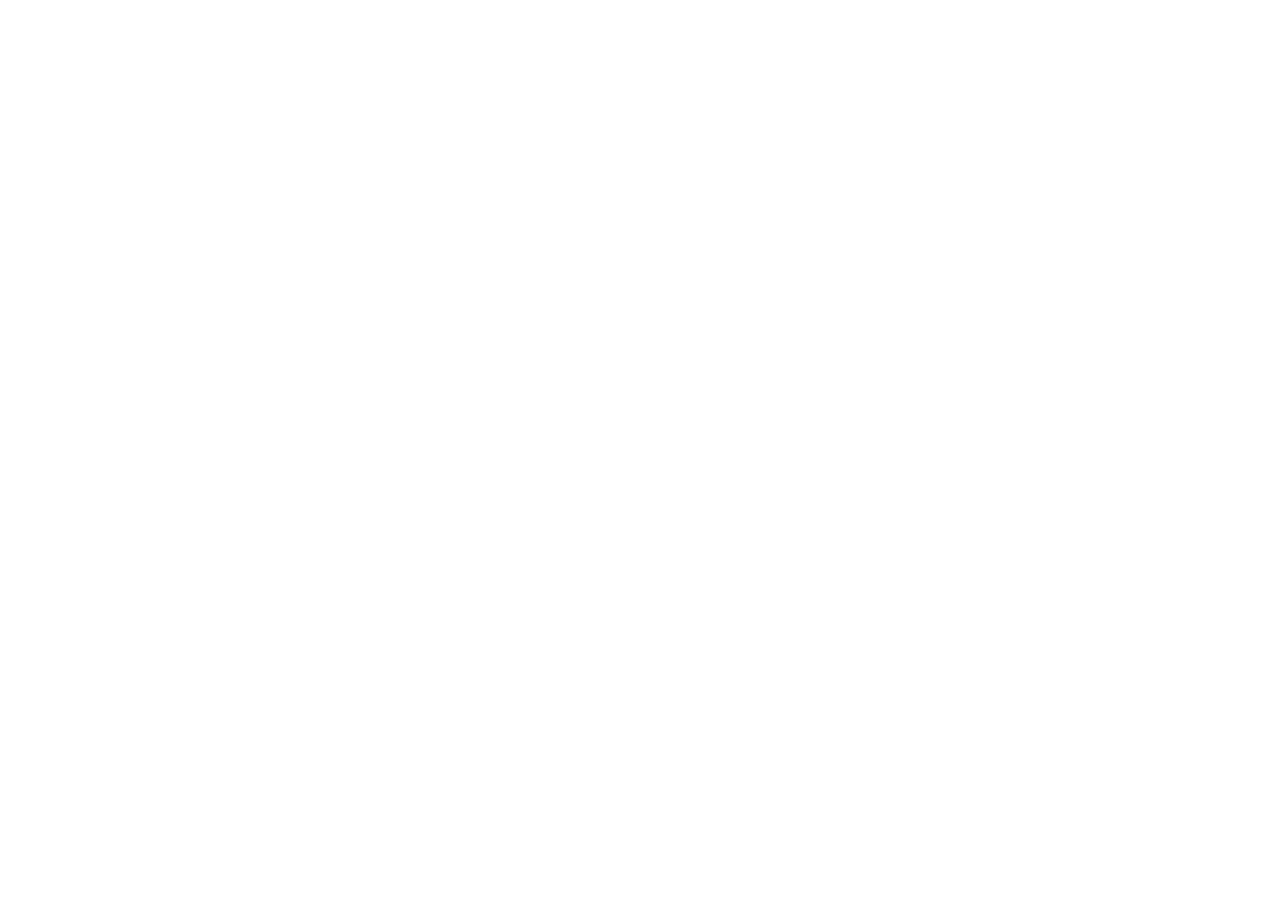
==== Paradise.dc.html @ 04e43c3a "Add Paradise.dc.html deck New immersive presentation on Jannah (Paradise), reusing the existing deck" ====
<!DOCTYPE html>
<html>
<head>
<meta charset="utf-8">
<meta name="viewport" content="width=device-width, initial-scale=1">
<script src="./support.js"></script>
</head>
<body>
<x-dc>
<helmet>
<style>
  * { box-sizing: border-box; }
  html, body { margin: 0; padding: 0; }
  :root {
    --night: #08251F;
    --night2: #031412;
    --emerald: #1F5C4C;
    --emerald2: #0E3A30;
    --leaf: #3E8E72;
    --gold: #E3B85C;
    --cream: #F4ECD8;
    --water: #7FD8C9;
    --serif: 'Cambria', 'Bookman Old Style', Georgia, 'Times New Roman', serif;
    --sans: 'Calibri', 'Segoe UI', system-ui, -apple-system, sans-serif;
  }
  @keyframes shimmer { 0%,100%{opacity:.25} 50%{opacity:.85} }
  @keyframes drift { 0%{transform:translateY(0) translateX(0)} 50%{transform:translateY(-22px) translateX(10px)} 100%{transform:translateY(0) translateX(0)} }
  @keyframes flow { 0%{background-position:0 0} 100%{background-position:400px 0} }
  .rays { position:absolute; inset:0; overflow:hidden; pointer-events:none; }
  .rays::before {
    content:""; position:absolute; top:-20%; left:50%; width:1400px; height:1400px; transform:translateX(-50%);
    background:radial-gradient(circle at 50% 0%, rgba(227,184,92,.35), rgba(227,184,92,0) 60%);
    animation:shimmer 5s ease-in-out infinite;
  }
  .motes { position:absolute; inset:0; overflow:hidden; pointer-events:none; }
  .motes::before {
    content:""; position:absolute; width:6px; height:6px; border-radius:50%; background:var(--gold); opacity:.7;
    box-shadow:160px 120px var(--gold),420px 260px var(--gold),700px 90px var(--gold),940px 320px var(--gold),1180px 160px var(--gold),1420px 280px var(--gold),1640px 110px var(--gold),260px 460px var(--gold),560px 540px var(--gold),900px 480px var(--gold),1300px 540px var(--gold),1700px 470px var(--gold);
    animation:drift 7s ease-in-out infinite;
  }
  .river { position:absolute; left:0; right:0; height:140px; background:linear-gradient(90deg, rgba(127,216,201,.18), rgba(127,216,201,.45), rgba(127,216,201,.18)); background-size:400px 100%; animation:flow 6s linear infinite; }
  .pd-build { opacity:0; transform:translateY(16px); transition:opacity .4s ease, transform .4s ease; }
  .pd-build.pd-build-shown { opacity:1; transform:translateY(0); }
  @media print { .pd-build { opacity:1 !important; transform:none !important; } }
  .pd-card { background:rgba(244,236,216,.96); border-radius:14px; padding:26px 32px; box-shadow:0 12px 30px rgba(3,20,18,.25); }
  .pd-card-title { font-family:var(--serif); font-size:30px; color:var(--emerald2); margin-bottom:4px; }
  .pd-card-body { font-size:27px; line-height:1.4; color:#4a4438; }
  .pd-card-line { font-family:var(--serif); font-size:29px; line-height:1.4; color:var(--emerald2); }
</style>
</helmet>
<x-import component-from-global-scope="deck-stage" from="./deck-stage.js" width="1920" height="1080" hint-size="100%,100%">

<section data-label="01 Title" data-screen-label="01 Title" data-speaker-notes="Welcome slide. The theme is Paradise — Jannah — the eternal garden promised to the believers. Set an immersive, reverent tone before moving into description."
  style="width:100%;height:100%;background:radial-gradient(circle at 50% -10%, var(--emerald) 0%, var(--night) 55%, var(--night2) 100%);font-family:var(--sans);color:var(--cream);display:flex;flex-direction:column;align-items:center;justify-content:center;overflow:hidden;position:relative;">
  <div class="rays"></div>
  <div class="motes"></div>
  <div style="position:relative;z-index:2;font-family:var(--sans);font-size:24px;letter-spacing:4px;text-transform:uppercase;color:var(--gold);margin-bottom:24px;">Islamic Studies · The Hereafter</div>
  <div style="position:relative;z-index:2;font-family:var(--serif);font-size:104px;line-height:1;color:#fff;font-weight:700;letter-spacing:-1px;text-align:center;">Paradise</div>
  <div style="position:relative;z-index:2;font-family:var(--serif);font-size:44px;line-height:1.15;color:var(--water);font-style:italic;margin-top:14px;text-align:center;">Jannah — The Eternal Garden</div>
  <div style="position:relative;z-index:2;width:120px;height:3px;background:var(--gold);margin:36px 0 0;"></div>
</section>

<section data-label="02 What Is Jannah" data-screen-label="02 What Is Jannah" data-speaker-notes="Define Jannah linguistically and theologically. Root j-n-n means to conceal or cover — a garden so dense with trees it conceals the ground. Theologically, it is the eternal abode of reward prepared by Allah for the believers."
  style="width:100%;height:100%;background:var(--cream);font-family:var(--sans);color:var(--emerald2);display:flex;overflow:hidden;position:relative;">
  <div style="flex:1;padding:96px 130px 80px;display:flex;flex-direction:column;justify-content:center;align-items:center;">
    <div style="font-family:var(--sans);font-size:24px;letter-spacing:4px;text-transform:uppercase;color:var(--leaf);margin-bottom:18px;">The Meaning</div>
    <h1 style="font-family:var(--serif);font-size:64px;font-weight:700;margin:0 0 34px;color:var(--emerald2);">What Is Jannah?</h1>
    <div style="display:flex;flex-direction:column;gap:20px;width:100%;max-width:1000px;">
      <div class="pd-build pd-card">
        <div class="pd-card-title">Root: <span dir="rtl">ج ن ن</span></div>
        <div class="pd-card-body">To conceal or cover — a garden so dense with trees its ground is hidden from view.</div>
      </div>
      <div class="pd-build pd-card">
        <div class="pd-card-title">Jannah (<span dir="rtl">الجنة</span>)</div>
        <div class="pd-card-body">The eternal garden of reward, prepared by Allah for those who believed and did good.</div>
      </div>
      <div class="pd-build pd-card">
        <div class="pd-card-title">A Promise, Not a Metaphor</div>
        <div class="pd-card-body">Described throughout the Qur'an as a real, eternal place — not merely a symbol of happiness.</div>
      </div>
    </div>
  </div>
</section>

<section data-label="03 Vastness" data-screen-label="03 Vastness" data-speaker-notes="Describe the sheer scale of Paradise. The Quran says its width is as the heavens and the earth. It sits above the seven heavens, beneath the Throne of Allah."
  style="width:100%;height:100%;background:var(--cream);font-family:var(--sans);color:var(--emerald2);display:flex;flex-direction:column;align-items:center;justify-content:center;padding:80px 130px;overflow:hidden;position:relative;">
  <div style="font-family:var(--sans);font-size:24px;letter-spacing:4px;text-transform:uppercase;color:var(--leaf);margin-bottom:30px;">A Garden Beyond Measure</div>
  <p style="font-family:var(--serif);font-size:48px;font-style:italic;line-height:1.45;text-align:center;color:var(--emerald2);margin:0 0 28px;max-width:1300px;">"Its width is like the width of the heavens and the earth, prepared for those who believe in Allah and His messengers."</p>
  <div style="font-size:26px;color:#6b6354;letter-spacing:1px;">Surah Al-Hadid · 57:21</div>
</section>

<section data-label="04 Eight Gates" data-screen-label="04 Eight Gates" data-speaker-notes="Mention the eight gates of Paradise, each named for a category of righteous deed — prayer, charity, fasting, jihad — and that whoever excels in all of them may be called from every gate."
  style="width:100%;height:100%;background:var(--cream);font-family:var(--sans);color:var(--emerald2);display:flex;overflow:hidden;position:relative;">
  <div style="flex:1;padding:90px 130px 80px;display:flex;flex-direction:column;justify-content:center;align-items:center;">
    <div style="font-family:var(--sans);font-size:24px;letter-spacing:4px;text-transform:uppercase;color:var(--leaf);margin-bottom:14px;">The Gates</div>
    <h1 style="font-family:var(--serif);font-size:58px;font-weight:700;margin:0 0 28px;color:var(--emerald2);">Eight Gates of Paradise</h1>
    <div style="display:flex;flex-direction:column;gap:16px;width:100%;max-width:1000px;">
      <div class="pd-build pd-card"><div class="pd-card-line">Each gate is named for a category of righteous deed — prayer, charity, fasting, jihad, and more.</div></div>
      <div class="pd-build pd-card"><div class="pd-card-line">Whoever excels in all of them may be called to enter from any gate they choose.</div></div>
      <div class="pd-build pd-card"><div class="pd-card-line">One gate, Ar-Rayyan, is reserved only for those who fasted.</div></div>
    </div>
  </div>
</section>

<section data-label="05 Al-Firdaus" data-screen-label="05 Al-Firdaus" data-speaker-notes="The highest level of Paradise is Al-Firdaus, directly beneath the Throne of Allah. The Prophet taught that when asking Allah for Paradise, ask for the highest, Al-Firdaus al-A'la."
  style="width:100%;height:100%;background:radial-gradient(circle at 50% -10%, var(--emerald) 0%, var(--night) 55%, var(--night2) 100%);font-family:var(--sans);color:var(--cream);display:flex;flex-direction:column;align-items:center;justify-content:center;padding:80px 130px;overflow:hidden;position:relative;">
  <div class="rays"></div>
  <div class="motes"></div>
  <div style="position:relative;z-index:2;font-family:var(--sans);font-size:24px;letter-spacing:4px;text-transform:uppercase;color:var(--gold);margin-bottom:30px;">The Highest Level</div>
  <h1 style="position:relative;z-index:2;font-family:var(--serif);font-size:66px;font-weight:700;margin:0 0 30px;color:#fff;text-align:center;">Al-Firdaus al-A'la</h1>
  <p style="position:relative;z-index:2;font-family:var(--serif);font-size:38px;font-style:italic;line-height:1.5;text-align:center;color:var(--water);margin:0 0 18px;max-width:1200px;">"When you ask Allah for Paradise, ask Him for Al-Firdaus, for it is the highest part of Paradise, in the middle of Paradise, and from it spring the rivers of Paradise."</p>
  <div style="position:relative;z-index:2;font-size:24px;color:#cfd9c7;letter-spacing:1px;">Sahih al-Bukhari</div>
</section>

<section data-label="06 The Rivers" data-screen-label="06 The Rivers" data-speaker-notes="Describe the four rivers of Paradise from Surah Muhammad 47:15 — water unaltered, milk unchanging in taste, wine delicious to drink, and purified honey."
  style="width:100%;height:100%;background:var(--cream);font-family:var(--sans);color:var(--emerald2);display:flex;overflow:hidden;position:relative;">
  <div style="flex:1;padding:90px 130px 70px;display:flex;flex-direction:column;justify-content:center;align-items:center;">
    <div style="font-family:var(--sans);font-size:24px;letter-spacing:4px;text-transform:uppercase;color:var(--leaf);margin-bottom:14px;">What Flows Within It</div>
    <h1 style="font-family:var(--serif);font-size:58px;font-weight:700;margin:0 0 28px;color:var(--emerald2);">The Rivers of Paradise</h1>
    <div style="display:flex;flex-direction:column;gap:16px;width:100%;max-width:1000px;">
      <div class="pd-build pd-card"><div class="pd-card-line">Rivers of water that never spoils.</div></div>
      <div class="pd-build pd-card"><div class="pd-card-line">Rivers of milk, its taste unchanging.</div></div>
      <div class="pd-build pd-card"><div class="pd-card-line">Rivers of wine, delicious to those who drink.</div></div>
      <div class="pd-build pd-card"><div class="pd-card-line">Rivers of purified honey.</div></div>
    </div>
  </div>
  <div class="river" style="bottom:0;"></div>
</section>

<section data-label="07 No Fatigue No Sorrow" data-screen-label="07 No Fatigue" data-speaker-notes="Describe the freedom from hardship in Paradise — no fatigue, no sorrow, no death, eternal youth and rest. Drawing from several Quranic verses describing the people of Paradise."
  style="width:100%;height:100%;background:var(--cream);font-family:var(--sans);color:var(--emerald2);display:flex;flex-direction:column;align-items:center;justify-content:center;padding:80px 130px;overflow:hidden;position:relative;">
  <div style="font-family:var(--sans);font-size:24px;letter-spacing:4px;text-transform:uppercase;color:var(--leaf);margin-bottom:26px;">Freed From Every Hardship</div>
  <div style="display:flex;flex-direction:column;gap:16px;width:100%;max-width:1000px;">
    <div class="pd-build pd-card" style="text-align:center;"><div class="pd-card-line">No fatigue will touch them there, nor will they be removed from it.</div></div>
    <div class="pd-build pd-card" style="text-align:center;"><div class="pd-card-line">No fear, no grief — only peace.</div></div>
    <div class="pd-build pd-card" style="text-align:center;"><div class="pd-card-line">No sickness, no old age, no death — life everlasting.</div></div>
  </div>
</section>

<section data-label="08 No Eye Has Seen" data-screen-label="08 No Eye Has Seen" data-speaker-notes="The famous hadith describing Paradise as beyond imagination — what no eye has seen, no ear has heard, no heart has conceived."
  style="width:100%;height:100%;background:radial-gradient(circle at 50% -10%, var(--emerald) 0%, var(--night) 55%, var(--night2) 100%);font-family:var(--sans);color:var(--cream);display:flex;flex-direction:column;align-items:center;justify-content:center;padding:80px 130px;overflow:hidden;position:relative;">
  <div class="rays"></div>
  <div class="motes"></div>
  <div style="position:relative;z-index:2;font-family:var(--sans);font-size:24px;letter-spacing:4px;text-transform:uppercase;color:var(--gold);margin-bottom:30px;">Beyond Imagination</div>
  <p style="position:relative;z-index:2;font-family:var(--serif);font-size:46px;font-style:italic;line-height:1.5;text-align:center;color:#fff;margin:0 0 24px;max-width:1300px;">"Allah says: I have prepared for My righteous servants that which no eye has seen, no ear has heard, and no heart has imagined."</p>
  <div style="position:relative;z-index:2;font-size:24px;color:#cfd9c7;letter-spacing:1px;">Sahih al-Bukhari, Sahih Muslim</div>
</section>

<section data-label="09 The People of Paradise" data-screen-label="09 The People" data-speaker-notes="Describe who enters Paradise: those who believed, feared their Lord, and did good. Connect back to the lived reality of faith and deeds, not mere wishful belief."
  style="width:100%;height:100%;background:var(--cream);font-family:var(--sans);color:var(--emerald2);display:flex;overflow:hidden;position:relative;">
  <div style="flex:1;padding:90px 130px 80px;display:flex;flex-direction:column;justify-content:center;align-items:center;">
    <div style="font-family:var(--sans);font-size:24px;letter-spacing:4px;text-transform:uppercase;color:var(--leaf);margin-bottom:14px;">Who Enters</div>
    <h1 style="font-family:var(--serif);font-size:58px;font-weight:700;margin:0 0 28px;color:var(--emerald2);">The People of Paradise</h1>
    <div style="display:flex;flex-direction:column;gap:16px;width:100%;max-width:1000px;">
      <div class="pd-build pd-card"><div class="pd-card-line">Those who believed in Allah and His messengers.</div></div>
      <div class="pd-build pd-card"><div class="pd-card-line">Those who feared their Lord, unseen, and turned to Him in repentance.</div></div>
      <div class="pd-build pd-card"><div class="pd-card-line">Those who did good and remained patient through hardship.</div></div>
    </div>
  </div>
</section>

<section data-label="10 The Greatest Reward" data-screen-label="10 The Greatest" data-speaker-notes="The greatest reward of Paradise, beyond the gardens and rivers, is seeing the Face of Allah. This is the ultimate, unmatched joy of the believers."
  style="width:100%;height:100%;background:radial-gradient(circle at 50% -10%, var(--emerald) 0%, var(--night) 55%, var(--night2) 100%);font-family:var(--sans);color:var(--cream);display:flex;flex-direction:column;align-items:center;justify-content:center;padding:80px 130px;overflow:hidden;position:relative;">
  <div class="rays"></div>
  <div class="motes"></div>
  <div style="position:relative;z-index:2;font-family:var(--sans);font-size:24px;letter-spacing:4px;text-transform:uppercase;color:var(--gold);margin-bottom:30px;">Beyond the Gardens</div>
  <h1 style="position:relative;z-index:2;font-family:var(--serif);font-size:58px;font-weight:700;margin:0 0 30px;color:#fff;text-align:center;">The Greatest Reward</h1>
  <p style="position:relative;z-index:2;font-family:var(--serif);font-size:42px;font-style:italic;line-height:1.5;text-align:center;color:var(--water);margin:0;max-width:1200px;">For those who do good is the best reward — and even more. Beyond every garden and river, the believers' greatest joy is seeing the Face of their Lord.</p>
</section>

<section data-label="11 Taking the Path" data-screen-label="11 Taking the Path" data-speaker-notes="Close with application: belief, sincere worship, good character, patience, and du'a. Paradise is attained through both faith and action, echoing the same balance taught about tawakkul."
  style="width:100%;height:100%;background:var(--cream);font-family:var(--sans);color:var(--emerald2);display:flex;flex-direction:column;padding:84px 130px 70px;overflow:hidden;position:relative;">
  <div style="font-family:var(--sans);font-size:24px;letter-spacing:4px;text-transform:uppercase;color:var(--leaf);margin-bottom:14px;">Putting It Into Practice</div>
  <h1 style="font-family:var(--serif);font-size:56px;font-weight:700;margin:0 0 30px;color:var(--emerald2);">Taking the Path to Paradise</h1>
  <div style="display:flex;flex-direction:column;gap:16px;max-width:900px;margin:0 auto;width:100%;">
    <div class="pd-build pd-card"><div class="pd-card-line">Believe sincerely in Allah and the Last Day.</div></div>
    <div class="pd-build pd-card"><div class="pd-card-line">Worship Allah alone and follow the Prophet's&nbsp;ﷺ guidance.</div></div>
    <div class="pd-build pd-card"><div class="pd-card-line">Do good, be patient through hardship, and seek forgiveness often.</div></div>
    <div class="pd-build pd-card"><div class="pd-card-line">Ask Allah for Al-Firdaus, the highest garden.</div></div>
  </div>
  <div style="margin-top:30px;background:rgba(227,184,92,.18);border:1px solid rgba(227,184,92,.5);border-radius:16px;padding:28px 40px;max-width:900px;margin-left:auto;margin-right:auto;text-align:center;">
    <div style="font-family:var(--sans);font-size:22px;letter-spacing:3px;text-transform:uppercase;color:#8a6a32;margin-bottom:10px;">Key Reminder</div>
    <div style="font-family:var(--serif);font-size:32px;color:var(--emerald2);">Faith plants the seed. Good deeds make it grow.</div>
  </div>
</section>

<section data-label="12 Closing" data-screen-label="12 Closing" data-speaker-notes="Closing slide, a longing dua for Paradise."
  style="width:100%;height:100%;background:radial-gradient(circle at 50% -10%, var(--emerald) 0%, var(--night) 55%, var(--night2) 100%);font-family:var(--sans);color:var(--cream);display:flex;flex-direction:column;align-items:center;justify-content:center;overflow:hidden;position:relative;">
  <div class="rays"></div>
  <div class="motes"></div>
  <div style="position:relative;z-index:2;font-family:var(--serif);font-size:54px;font-style:italic;color:#fff;text-align:center;max-width:1300px;line-height:1.5;">"Our Lord, grant us in this world good, and in the Hereafter good, and protect us from the punishment of the Fire."</div>
  <div style="position:relative;z-index:2;font-size:24px;color:var(--gold);letter-spacing:1px;margin-top:26px;">Surah Al-Baqarah · 2:201</div>
</section>

</x-import>
</x-dc>
<script>
(() => {
  const hideRail = setInterval(() => {
    const deck = document.querySelector('deck-stage');
    if (!deck) return;
    deck.setAttribute('no-rail', '');
    clearInterval(hideRail);
  }, 100);
  const activeSlide = () => document.querySelector('section[data-deck-active]');
  const buildItems = (slide) => slide ? Array.from(slide.querySelectorAll('.pd-build')) : [];
  const showNext = (slide) => {
    const next = buildItems(slide).find((el) => !el.classList.contains('pd-build-shown'));
    if (!next) return false;
    next.classList.add('pd-build-shown');
    return true;
  };
  const hideLast = (slide) => {
    const shown = buildItems(slide).filter((el) => el.classList.contains('pd-build-shown'));
    if (!shown.length) return false;
    shown[shown.length - 1].classList.remove('pd-build-shown');
    return true;
  };
  window.addEventListener('keydown', (e) => {
    if (e.metaKey || e.ctrlKey || e.altKey) return;
    const slide = activeSlide();
    if (!slide || !buildItems(slide).length) return;
    if (e.key === 'ArrowRight' || e.key === 'PageDown' || e.key === ' ' || e.key === 'Spacebar') {
      if (showNext(slide)) { e.preventDefault(); e.stopPropagation(); }
    } else if (e.key === 'ArrowLeft' || e.key === 'PageUp') {
      if (hideLast(slide)) { e.preventDefault(); e.stopPropagation(); }
    }
  }, true);
  const INTERACTIVE_SEL = 'button,a,input,textarea,select,image-slot,[contenteditable]';
  window.addEventListener('click', (e) => {
    const slide = activeSlide();
    if (!slide || !buildItems(slide).length) return;
    if (e.composedPath().some((n) => n.matches && n.matches(INTERACTIVE_SEL))) return;
    if (!slide.contains(e.target)) return;
    const mid = window.innerWidth / 2;
    const advanced = e.clientX < mid ? hideLast(slide) : showNext(slide);
    if (advanced) { e.preventDefault(); e.stopPropagation(); }
  }, true);
  document.addEventListener('slidechange', (e) => {
    const slide = e.detail && e.detail.slide;
    if (!slide) return;
    buildItems(slide).forEach((el) => el.classList.remove('pd-build-shown'));
  });
})();
</script>
</body>
</html>
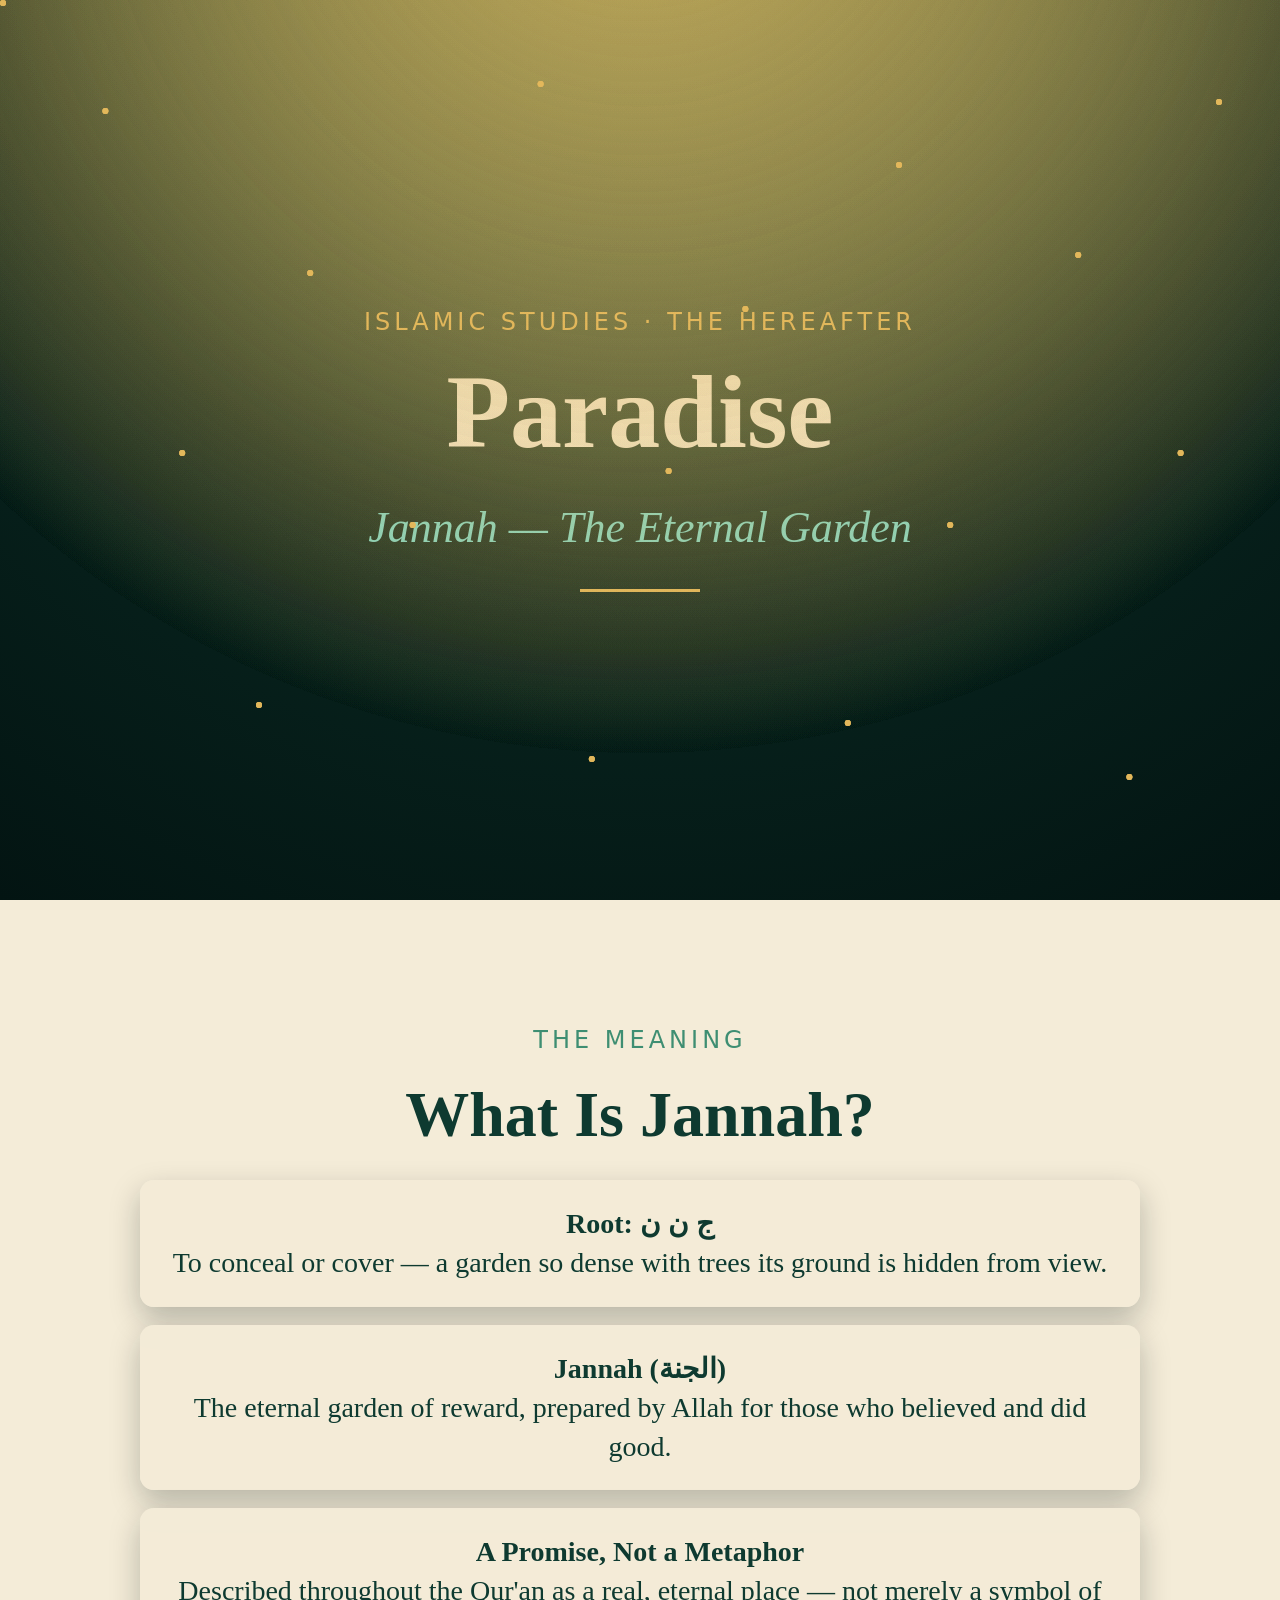
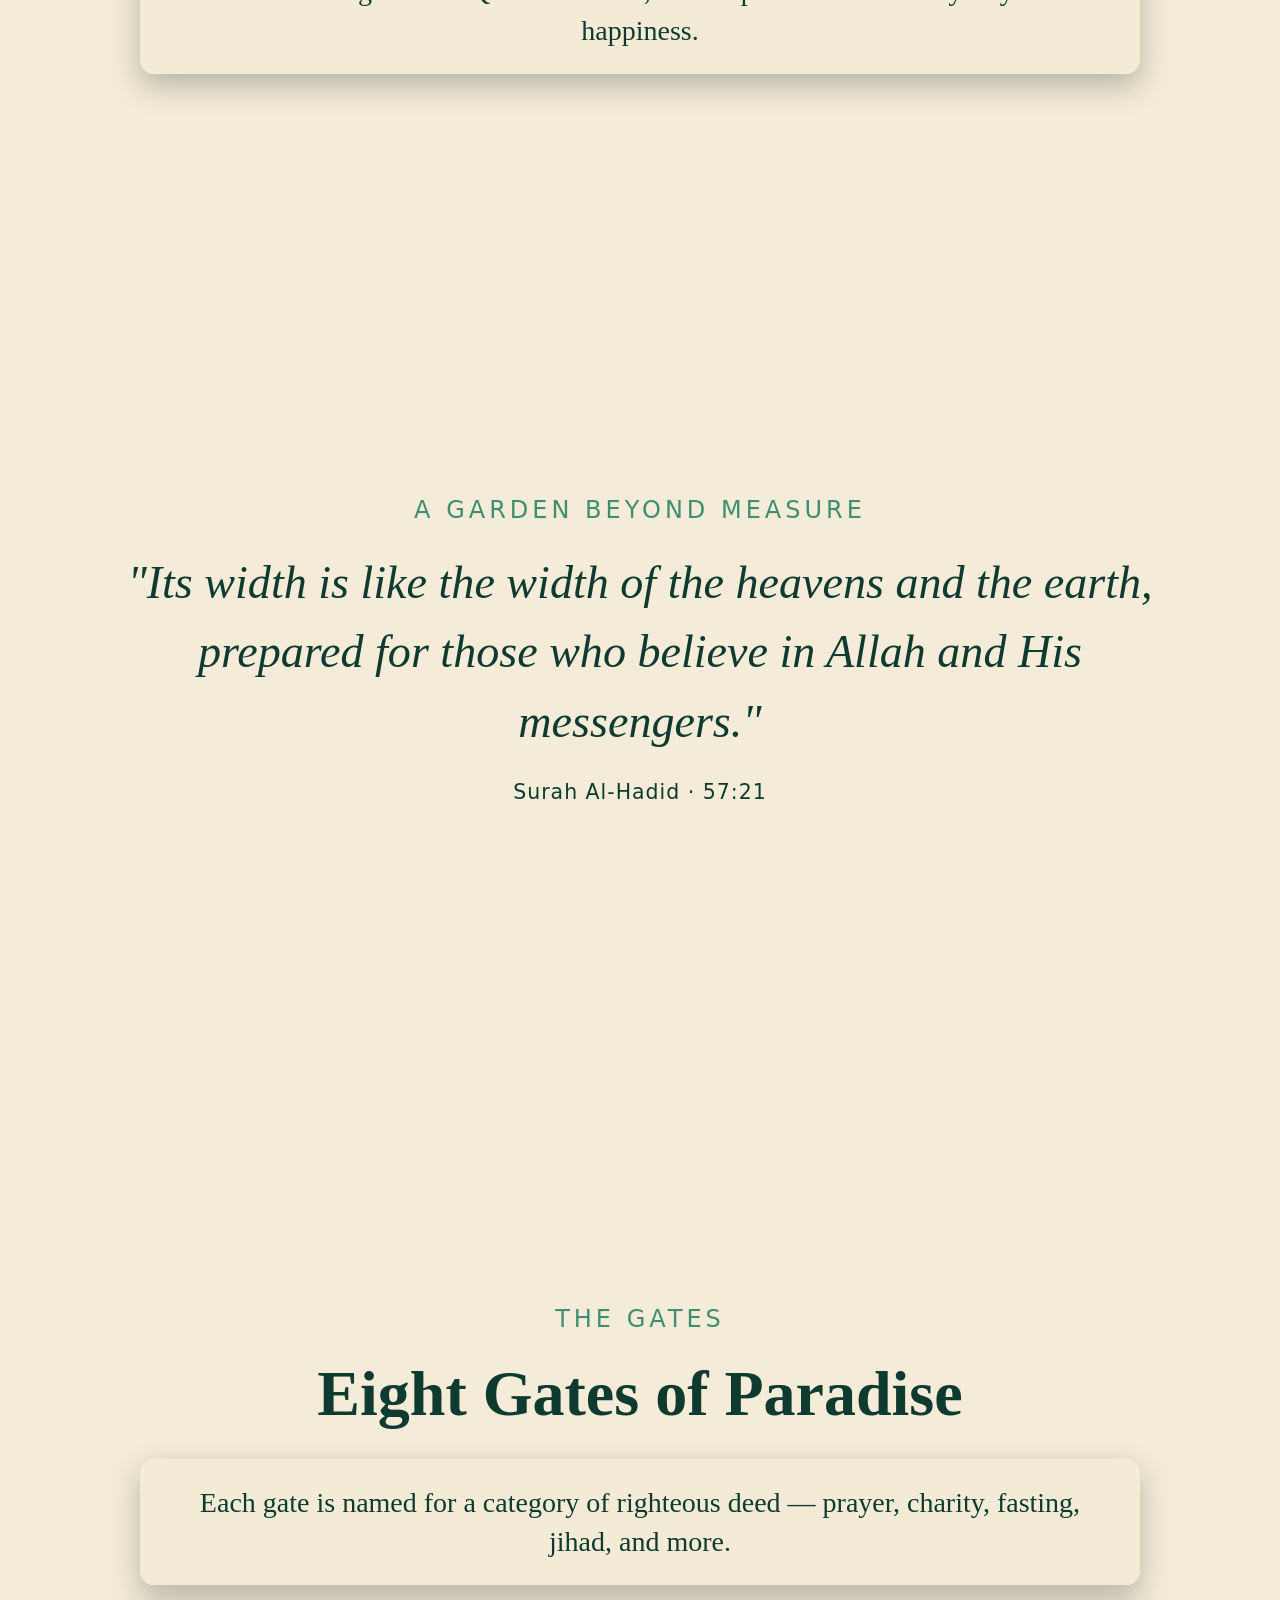
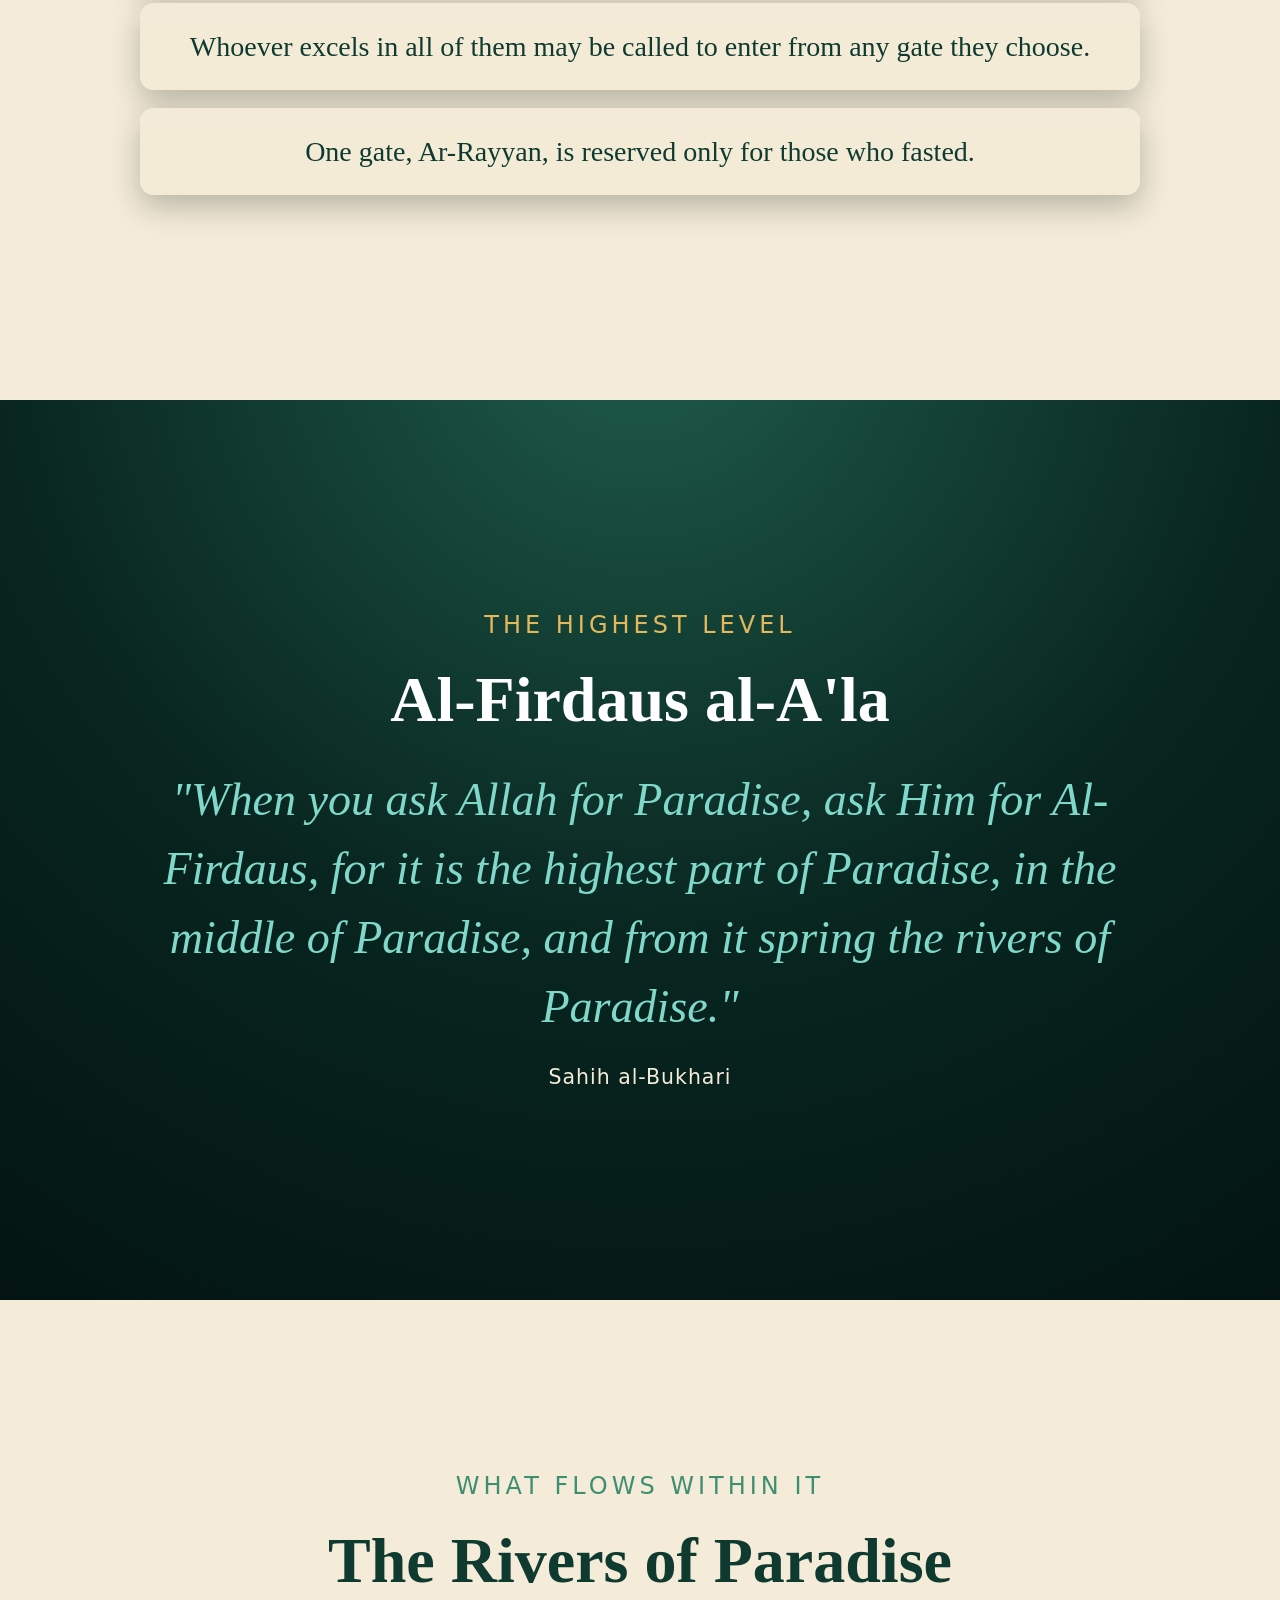
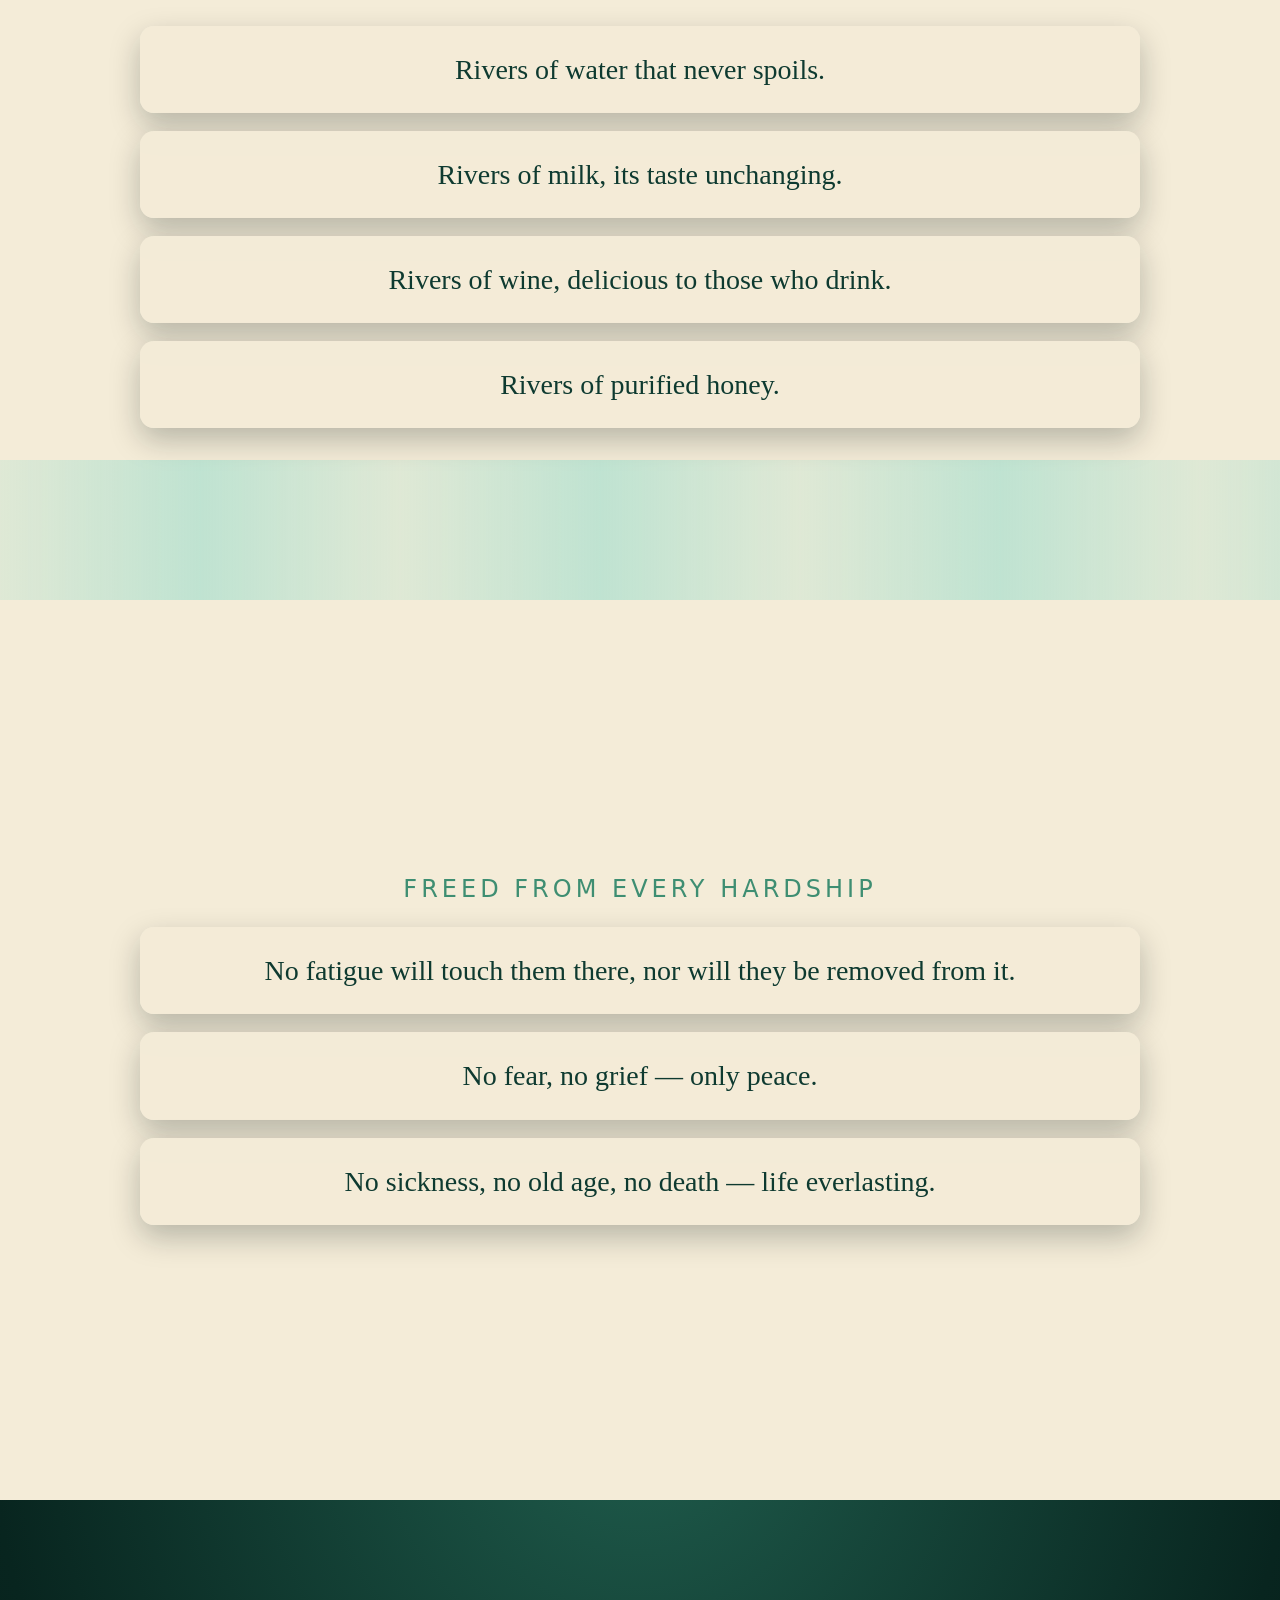
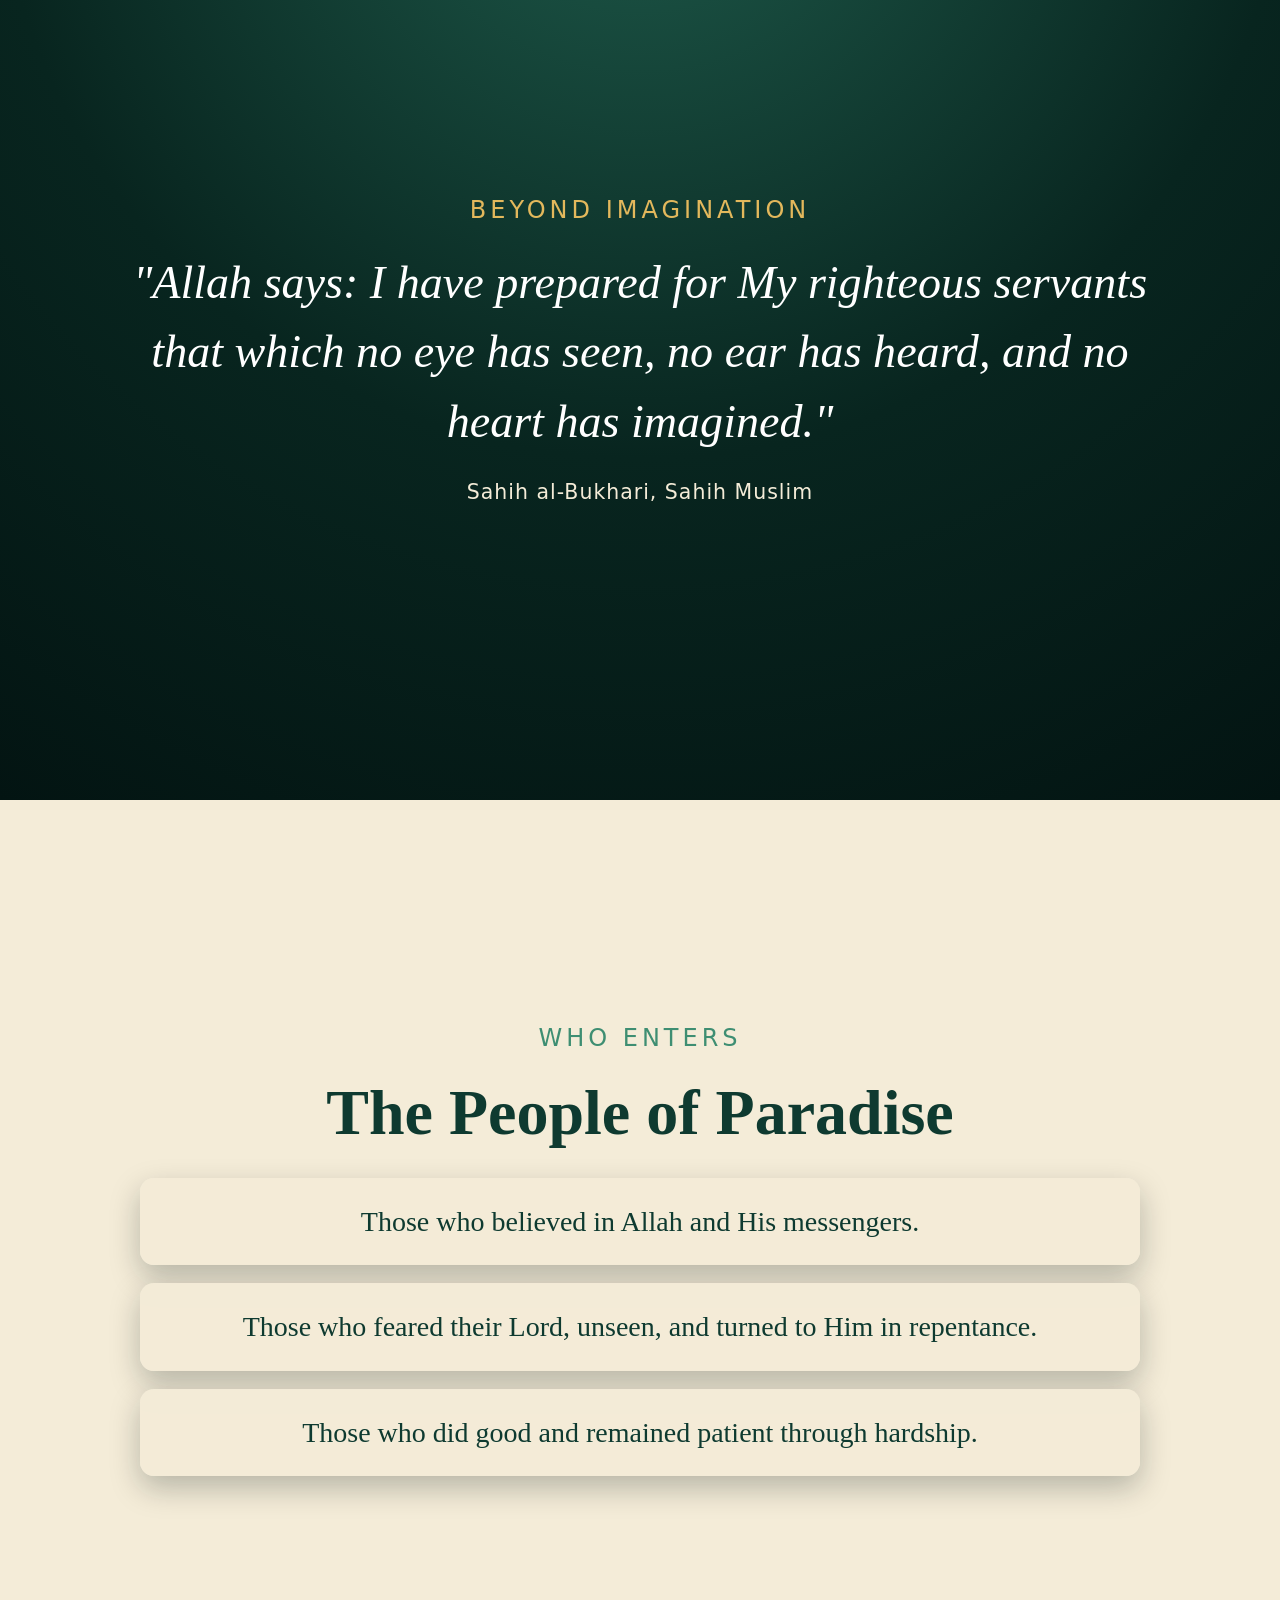
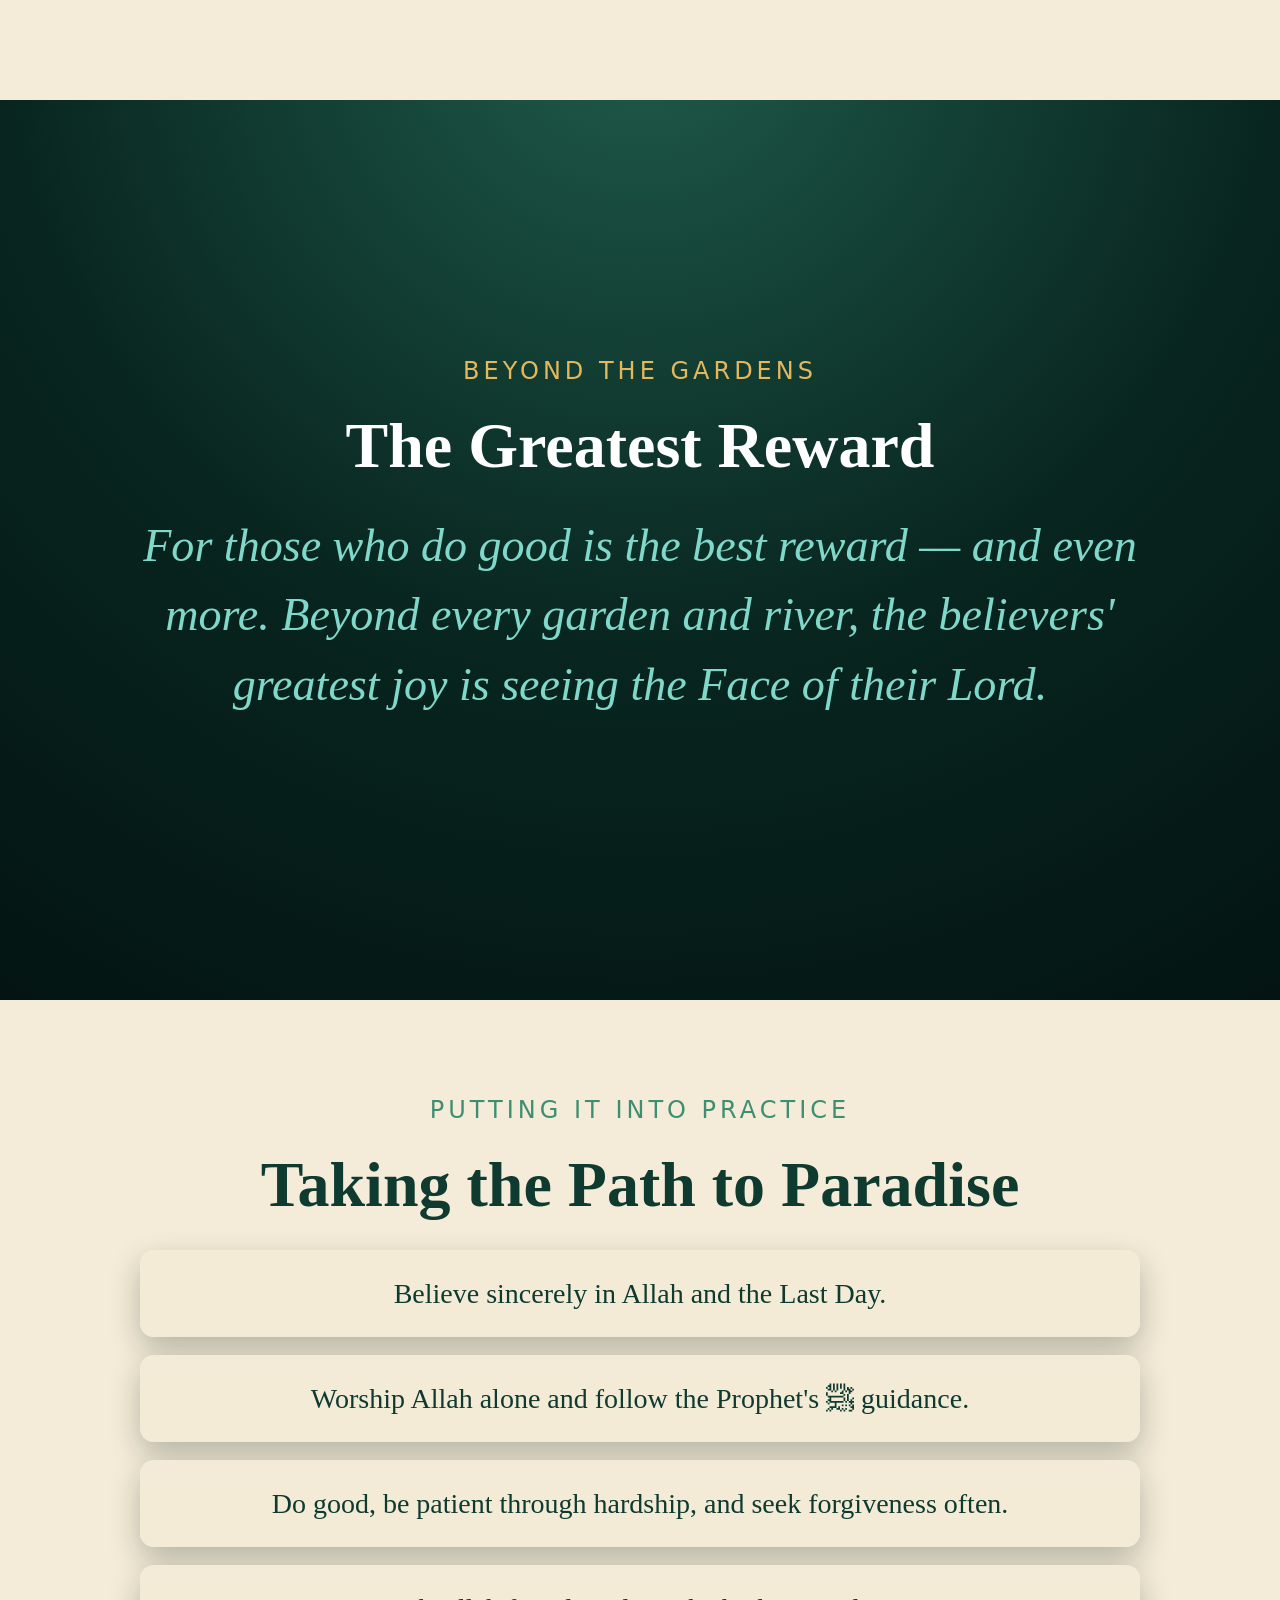
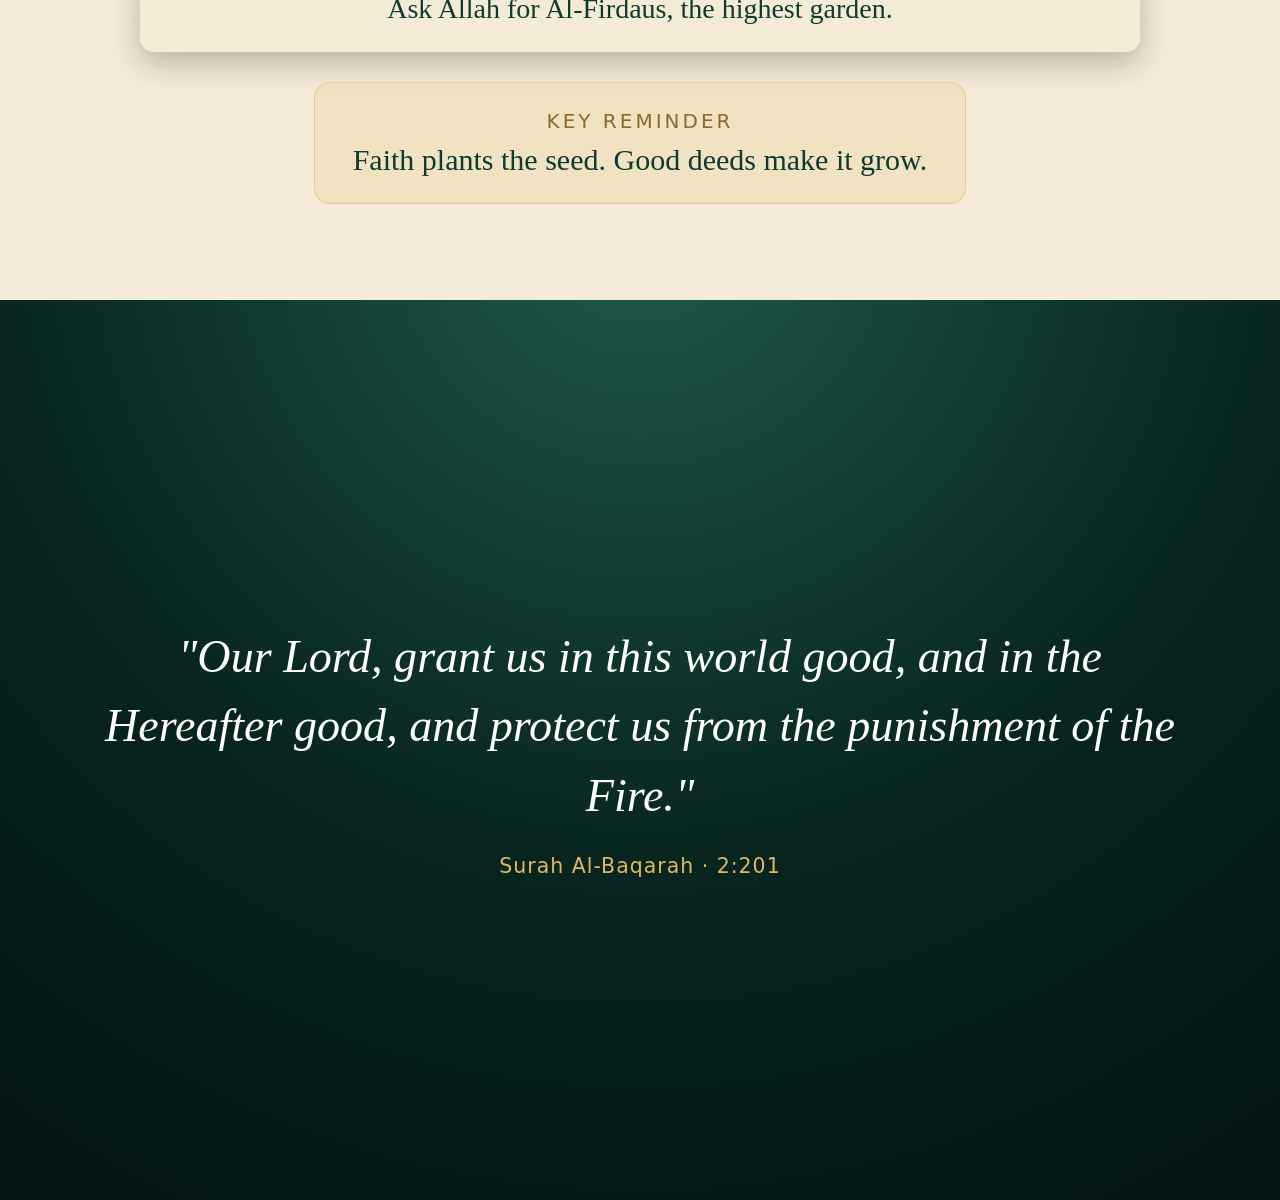
==== commit 0b601b84: "Rebuild Paradise.dc.html as an immersive vertical scroll page Replaces the click-through slide deck " ====
--- a/Paradise.dc.html
+++ b/Paradise.dc.html
@@ -1,13 +1,9 @@
 <!DOCTYPE html>
-<html>
+<html lang="en">
 <head>
 <meta charset="utf-8">
 <meta name="viewport" content="width=device-width, initial-scale=1">
-<script src="./support.js"></script>
-</head>
-<body>
-<x-dc>
-<helmet>
+<title>Paradise — Jannah</title>
 <style>
   * { box-sizing: border-box; }
   html, body { margin: 0; padding: 0; }
@@ -23,224 +19,194 @@
     --serif: 'Cambria', 'Bookman Old Style', Georgia, 'Times New Roman', serif;
     --sans: 'Calibri', 'Segoe UI', system-ui, -apple-system, sans-serif;
   }
+  body { background: var(--night2); font-family: var(--sans); overflow-x: hidden; scroll-behavior: smooth; }
+
   @keyframes shimmer { 0%,100%{opacity:.25} 50%{opacity:.85} }
   @keyframes drift { 0%{transform:translateY(0) translateX(0)} 50%{transform:translateY(-22px) translateX(10px)} 100%{transform:translateY(0) translateX(0)} }
   @keyframes flow { 0%{background-position:0 0} 100%{background-position:400px 0} }
-  .rays { position:absolute; inset:0; overflow:hidden; pointer-events:none; }
+
+  .bg-fixed { position:fixed; inset:0; z-index:0; pointer-events:none; }
   .rays::before {
     content:""; position:absolute; top:-20%; left:50%; width:1400px; height:1400px; transform:translateX(-50%);
-    background:radial-gradient(circle at 50% 0%, rgba(227,184,92,.35), rgba(227,184,92,0) 60%);
+    background:radial-gradient(circle at 50% 0%, rgba(227,184,92,.30), rgba(227,184,92,0) 60%);
     animation:shimmer 5s ease-in-out infinite;
   }
-  .motes { position:absolute; inset:0; overflow:hidden; pointer-events:none; }
   .motes::before {
-    content:""; position:absolute; width:6px; height:6px; border-radius:50%; background:var(--gold); opacity:.7;
-    box-shadow:160px 120px var(--gold),420px 260px var(--gold),700px 90px var(--gold),940px 320px var(--gold),1180px 160px var(--gold),1420px 280px var(--gold),1640px 110px var(--gold),260px 460px var(--gold),560px 540px var(--gold),900px 480px var(--gold),1300px 540px var(--gold),1700px 470px var(--gold);
+    content:""; position:absolute; width:6px; height:6px; border-radius:50%; background:var(--gold); opacity:.65;
+    box-shadow:8vw 12vh var(--gold),24vw 30vh var(--gold),42vw 9vh var(--gold),58vw 34vh var(--gold),70vw 18vh var(--gold),84vw 28vh var(--gold),95vw 11vh var(--gold),14vw 50vh var(--gold),32vw 58vh var(--gold),52vw 52vh var(--gold),74vw 58vh var(--gold),92vw 50vh var(--gold),20vw 78vh var(--gold),46vw 84vh var(--gold),66vw 80vh var(--gold),88vw 86vh var(--gold);
     animation:drift 7s ease-in-out infinite;
   }
-  .river { position:absolute; left:0; right:0; height:140px; background:linear-gradient(90deg, rgba(127,216,201,.18), rgba(127,216,201,.45), rgba(127,216,201,.18)); background-size:400px 100%; animation:flow 6s linear infinite; }
-  .pd-build { opacity:0; transform:translateY(16px); transition:opacity .4s ease, transform .4s ease; }
-  .pd-build.pd-build-shown { opacity:1; transform:translateY(0); }
-  @media print { .pd-build { opacity:1 !important; transform:none !important; } }
-  .pd-card { background:rgba(244,236,216,.96); border-radius:14px; padding:26px 32px; box-shadow:0 12px 30px rgba(3,20,18,.25); }
-  .pd-card-title { font-family:var(--serif); font-size:30px; color:var(--emerald2); margin-bottom:4px; }
-  .pd-card-body { font-size:27px; line-height:1.4; color:#4a4438; }
-  .pd-card-line { font-family:var(--serif); font-size:29px; line-height:1.4; color:var(--emerald2); }
+
+  section { position:relative; min-height:100vh; display:flex; flex-direction:column; align-items:center; justify-content:center; padding:90px 8vw; z-index:1; overflow:hidden; }
+  .dark { background:radial-gradient(circle at 50% -10%, var(--emerald) 0%, var(--night) 55%, var(--night2) 100%); color:var(--cream); }
+  .light { background:var(--cream); color:var(--emerald2); }
+
+  .eyebrow { font-family:var(--sans); font-size:clamp(16px,2vw,24px); letter-spacing:4px; text-transform:uppercase; margin-bottom:24px; }
+  .dark .eyebrow { color:var(--gold); }
+  .light .eyebrow { color:var(--leaf); }
+  h1 { font-family:var(--serif); font-weight:700; margin:0 0 28px; text-align:center; }
+  h1.huge { font-size:clamp(56px,9vw,104px); line-height:1; }
+  h1.big { font-size:clamp(38px,5.5vw,64px); }
+  .subtitle { font-family:var(--serif); font-style:italic; font-size:clamp(26px,3.5vw,44px); text-align:center; color:var(--water); margin-top:10px; }
+  .rule { width:120px; height:3px; background:var(--gold); margin:36px 0 0; }
+  .quote { font-family:var(--serif); font-style:italic; line-height:1.5; text-align:center; max-width:1100px; font-size:clamp(28px,3.6vw,48px); margin:0 0 24px; }
+  .cite { font-size:clamp(18px,1.6vw,24px); letter-spacing:1px; opacity:.75; }
+
+  .stack { display:flex; flex-direction:column; gap:18px; width:100%; max-width:1000px; }
+  .card { background:rgba(244,236,216,.96); border-radius:14px; padding:24px 30px; box-shadow:0 12px 30px rgba(3,20,18,.25); text-align:center; }
+  .card-line { font-family:var(--serif); font-size:clamp(22px,2.2vw,28px); line-height:1.4; color:var(--emerald2); }
+
+  .reveal { opacity:0; transform:translateY(36px); transition:opacity .8s ease, transform .8s ease; }
+  .reveal.in { opacity:1; transform:translateY(0); }
+  .stack .card:nth-child(1) { transition-delay:0s; }
+  .stack .card:nth-child(2) { transition-delay:.12s; }
+  .stack .card:nth-child(3) { transition-delay:.24s; }
+  .stack .card:nth-child(4) { transition-delay:.36s; }
+
+  .river { position:absolute; left:0; right:0; bottom:0; height:140px; background:linear-gradient(90deg, rgba(127,216,201,.18), rgba(127,216,201,.45), rgba(127,216,201,.18)); background-size:400px 100%; animation:flow 6s linear infinite; }
+
+  .keyline { margin-top:30px; background:rgba(227,184,92,.18); border:1px solid rgba(227,184,92,.5); border-radius:16px; padding:26px 38px; max-width:900px; text-align:center; }
+  .keyline-label { font-family:var(--sans); font-size:20px; letter-spacing:3px; text-transform:uppercase; color:#8a6a32; margin-bottom:10px; }
+  .keyline-text { font-family:var(--serif); font-size:30px; color:var(--emerald2); }
+
+  .progress { position:fixed; top:0; left:0; height:4px; background:var(--gold); z-index:10; width:0%; transition:width .1s linear; }
+
+  @media print { .reveal { opacity:1 !important; transform:none !important; } }
 </style>
-</helmet>
-<x-import component-from-global-scope="deck-stage" from="./deck-stage.js" width="1920" height="1080" hint-size="100%,100%">
-
-<section data-label="01 Title" data-screen-label="01 Title" data-speaker-notes="Welcome slide. The theme is Paradise — Jannah — the eternal garden promised to the believers. Set an immersive, reverent tone before moving into description."
-  style="width:100%;height:100%;background:radial-gradient(circle at 50% -10%, var(--emerald) 0%, var(--night) 55%, var(--night2) 100%);font-family:var(--sans);color:var(--cream);display:flex;flex-direction:column;align-items:center;justify-content:center;overflow:hidden;position:relative;">
-  <div class="rays"></div>
-  <div class="motes"></div>
-  <div style="position:relative;z-index:2;font-family:var(--sans);font-size:24px;letter-spacing:4px;text-transform:uppercase;color:var(--gold);margin-bottom:24px;">Islamic Studies · The Hereafter</div>
-  <div style="position:relative;z-index:2;font-family:var(--serif);font-size:104px;line-height:1;color:#fff;font-weight:700;letter-spacing:-1px;text-align:center;">Paradise</div>
-  <div style="position:relative;z-index:2;font-family:var(--serif);font-size:44px;line-height:1.15;color:var(--water);font-style:italic;margin-top:14px;text-align:center;">Jannah — The Eternal Garden</div>
-  <div style="position:relative;z-index:2;width:120px;height:3px;background:var(--gold);margin:36px 0 0;"></div>
-</section>
-
-<section data-label="02 What Is Jannah" data-screen-label="02 What Is Jannah" data-speaker-notes="Define Jannah linguistically and theologically. Root j-n-n means to conceal or cover — a garden so dense with trees it conceals the ground. Theologically, it is the eternal abode of reward prepared by Allah for the believers."
-  style="width:100%;height:100%;background:var(--cream);font-family:var(--sans);color:var(--emerald2);display:flex;overflow:hidden;position:relative;">
-  <div style="flex:1;padding:96px 130px 80px;display:flex;flex-direction:column;justify-content:center;align-items:center;">
-    <div style="font-family:var(--sans);font-size:24px;letter-spacing:4px;text-transform:uppercase;color:var(--leaf);margin-bottom:18px;">The Meaning</div>
-    <h1 style="font-family:var(--serif);font-size:64px;font-weight:700;margin:0 0 34px;color:var(--emerald2);">What Is Jannah?</h1>
-    <div style="display:flex;flex-direction:column;gap:20px;width:100%;max-width:1000px;">
-      <div class="pd-build pd-card">
-        <div class="pd-card-title">Root: <span dir="rtl">ج ن ن</span></div>
-        <div class="pd-card-body">To conceal or cover — a garden so dense with trees its ground is hidden from view.</div>
-      </div>
-      <div class="pd-build pd-card">
-        <div class="pd-card-title">Jannah (<span dir="rtl">الجنة</span>)</div>
-        <div class="pd-card-body">The eternal garden of reward, prepared by Allah for those who believed and did good.</div>
-      </div>
-      <div class="pd-build pd-card">
-        <div class="pd-card-title">A Promise, Not a Metaphor</div>
-        <div class="pd-card-body">Described throughout the Qur'an as a real, eternal place — not merely a symbol of happiness.</div>
-      </div>
-    </div>
-  </div>
-</section>
-
-<section data-label="03 Vastness" data-screen-label="03 Vastness" data-speaker-notes="Describe the sheer scale of Paradise. The Quran says its width is as the heavens and the earth. It sits above the seven heavens, beneath the Throne of Allah."
-  style="width:100%;height:100%;background:var(--cream);font-family:var(--sans);color:var(--emerald2);display:flex;flex-direction:column;align-items:center;justify-content:center;padding:80px 130px;overflow:hidden;position:relative;">
-  <div style="font-family:var(--sans);font-size:24px;letter-spacing:4px;text-transform:uppercase;color:var(--leaf);margin-bottom:30px;">A Garden Beyond Measure</div>
-  <p style="font-family:var(--serif);font-size:48px;font-style:italic;line-height:1.45;text-align:center;color:var(--emerald2);margin:0 0 28px;max-width:1300px;">"Its width is like the width of the heavens and the earth, prepared for those who believe in Allah and His messengers."</p>
-  <div style="font-size:26px;color:#6b6354;letter-spacing:1px;">Surah Al-Hadid · 57:21</div>
-</section>
-
-<section data-label="04 Eight Gates" data-screen-label="04 Eight Gates" data-speaker-notes="Mention the eight gates of Paradise, each named for a category of righteous deed — prayer, charity, fasting, jihad — and that whoever excels in all of them may be called from every gate."
-  style="width:100%;height:100%;background:var(--cream);font-family:var(--sans);color:var(--emerald2);display:flex;overflow:hidden;position:relative;">
-  <div style="flex:1;padding:90px 130px 80px;display:flex;flex-direction:column;justify-content:center;align-items:center;">
-    <div style="font-family:var(--sans);font-size:24px;letter-spacing:4px;text-transform:uppercase;color:var(--leaf);margin-bottom:14px;">The Gates</div>
-    <h1 style="font-family:var(--serif);font-size:58px;font-weight:700;margin:0 0 28px;color:var(--emerald2);">Eight Gates of Paradise</h1>
-    <div style="display:flex;flex-direction:column;gap:16px;width:100%;max-width:1000px;">
-      <div class="pd-build pd-card"><div class="pd-card-line">Each gate is named for a category of righteous deed — prayer, charity, fasting, jihad, and more.</div></div>
-      <div class="pd-build pd-card"><div class="pd-card-line">Whoever excels in all of them may be called to enter from any gate they choose.</div></div>
-      <div class="pd-build pd-card"><div class="pd-card-line">One gate, Ar-Rayyan, is reserved only for those who fasted.</div></div>
-    </div>
-  </div>
-</section>
-
-<section data-label="05 Al-Firdaus" data-screen-label="05 Al-Firdaus" data-speaker-notes="The highest level of Paradise is Al-Firdaus, directly beneath the Throne of Allah. The Prophet taught that when asking Allah for Paradise, ask for the highest, Al-Firdaus al-A'la."
-  style="width:100%;height:100%;background:radial-gradient(circle at 50% -10%, var(--emerald) 0%, var(--night) 55%, var(--night2) 100%);font-family:var(--sans);color:var(--cream);display:flex;flex-direction:column;align-items:center;justify-content:center;padding:80px 130px;overflow:hidden;position:relative;">
-  <div class="rays"></div>
-  <div class="motes"></div>
-  <div style="position:relative;z-index:2;font-family:var(--sans);font-size:24px;letter-spacing:4px;text-transform:uppercase;color:var(--gold);margin-bottom:30px;">The Highest Level</div>
-  <h1 style="position:relative;z-index:2;font-family:var(--serif);font-size:66px;font-weight:700;margin:0 0 30px;color:#fff;text-align:center;">Al-Firdaus al-A'la</h1>
-  <p style="position:relative;z-index:2;font-family:var(--serif);font-size:38px;font-style:italic;line-height:1.5;text-align:center;color:var(--water);margin:0 0 18px;max-width:1200px;">"When you ask Allah for Paradise, ask Him for Al-Firdaus, for it is the highest part of Paradise, in the middle of Paradise, and from it spring the rivers of Paradise."</p>
-  <div style="position:relative;z-index:2;font-size:24px;color:#cfd9c7;letter-spacing:1px;">Sahih al-Bukhari</div>
-</section>
-
-<section data-label="06 The Rivers" data-screen-label="06 The Rivers" data-speaker-notes="Describe the four rivers of Paradise from Surah Muhammad 47:15 — water unaltered, milk unchanging in taste, wine delicious to drink, and purified honey."
-  style="width:100%;height:100%;background:var(--cream);font-family:var(--sans);color:var(--emerald2);display:flex;overflow:hidden;position:relative;">
-  <div style="flex:1;padding:90px 130px 70px;display:flex;flex-direction:column;justify-content:center;align-items:center;">
-    <div style="font-family:var(--sans);font-size:24px;letter-spacing:4px;text-transform:uppercase;color:var(--leaf);margin-bottom:14px;">What Flows Within It</div>
-    <h1 style="font-family:var(--serif);font-size:58px;font-weight:700;margin:0 0 28px;color:var(--emerald2);">The Rivers of Paradise</h1>
-    <div style="display:flex;flex-direction:column;gap:16px;width:100%;max-width:1000px;">
-      <div class="pd-build pd-card"><div class="pd-card-line">Rivers of water that never spoils.</div></div>
-      <div class="pd-build pd-card"><div class="pd-card-line">Rivers of milk, its taste unchanging.</div></div>
-      <div class="pd-build pd-card"><div class="pd-card-line">Rivers of wine, delicious to those who drink.</div></div>
-      <div class="pd-build pd-card"><div class="pd-card-line">Rivers of purified honey.</div></div>
-    </div>
-  </div>
-  <div class="river" style="bottom:0;"></div>
-</section>
-
-<section data-label="07 No Fatigue No Sorrow" data-screen-label="07 No Fatigue" data-speaker-notes="Describe the freedom from hardship in Paradise — no fatigue, no sorrow, no death, eternal youth and rest. Drawing from several Quranic verses describing the people of Paradise."
-  style="width:100%;height:100%;background:var(--cream);font-family:var(--sans);color:var(--emerald2);display:flex;flex-direction:column;align-items:center;justify-content:center;padding:80px 130px;overflow:hidden;position:relative;">
-  <div style="font-family:var(--sans);font-size:24px;letter-spacing:4px;text-transform:uppercase;color:var(--leaf);margin-bottom:26px;">Freed From Every Hardship</div>
-  <div style="display:flex;flex-direction:column;gap:16px;width:100%;max-width:1000px;">
-    <div class="pd-build pd-card" style="text-align:center;"><div class="pd-card-line">No fatigue will touch them there, nor will they be removed from it.</div></div>
-    <div class="pd-build pd-card" style="text-align:center;"><div class="pd-card-line">No fear, no grief — only peace.</div></div>
-    <div class="pd-build pd-card" style="text-align:center;"><div class="pd-card-line">No sickness, no old age, no death — life everlasting.</div></div>
-  </div>
-</section>
-
-<section data-label="08 No Eye Has Seen" data-screen-label="08 No Eye Has Seen" data-speaker-notes="The famous hadith describing Paradise as beyond imagination — what no eye has seen, no ear has heard, no heart has conceived."
-  style="width:100%;height:100%;background:radial-gradient(circle at 50% -10%, var(--emerald) 0%, var(--night) 55%, var(--night2) 100%);font-family:var(--sans);color:var(--cream);display:flex;flex-direction:column;align-items:center;justify-content:center;padding:80px 130px;overflow:hidden;position:relative;">
-  <div class="rays"></div>
-  <div class="motes"></div>
-  <div style="position:relative;z-index:2;font-family:var(--sans);font-size:24px;letter-spacing:4px;text-transform:uppercase;color:var(--gold);margin-bottom:30px;">Beyond Imagination</div>
-  <p style="position:relative;z-index:2;font-family:var(--serif);font-size:46px;font-style:italic;line-height:1.5;text-align:center;color:#fff;margin:0 0 24px;max-width:1300px;">"Allah says: I have prepared for My righteous servants that which no eye has seen, no ear has heard, and no heart has imagined."</p>
-  <div style="position:relative;z-index:2;font-size:24px;color:#cfd9c7;letter-spacing:1px;">Sahih al-Bukhari, Sahih Muslim</div>
-</section>
-
-<section data-label="09 The People of Paradise" data-screen-label="09 The People" data-speaker-notes="Describe who enters Paradise: those who believed, feared their Lord, and did good. Connect back to the lived reality of faith and deeds, not mere wishful belief."
-  style="width:100%;height:100%;background:var(--cream);font-family:var(--sans);color:var(--emerald2);display:flex;overflow:hidden;position:relative;">
-  <div style="flex:1;padding:90px 130px 80px;display:flex;flex-direction:column;justify-content:center;align-items:center;">
-    <div style="font-family:var(--sans);font-size:24px;letter-spacing:4px;text-transform:uppercase;color:var(--leaf);margin-bottom:14px;">Who Enters</div>
-    <h1 style="font-family:var(--serif);font-size:58px;font-weight:700;margin:0 0 28px;color:var(--emerald2);">The People of Paradise</h1>
-    <div style="display:flex;flex-direction:column;gap:16px;width:100%;max-width:1000px;">
-      <div class="pd-build pd-card"><div class="pd-card-line">Those who believed in Allah and His messengers.</div></div>
-      <div class="pd-build pd-card"><div class="pd-card-line">Those who feared their Lord, unseen, and turned to Him in repentance.</div></div>
-      <div class="pd-build pd-card"><div class="pd-card-line">Those who did good and remained patient through hardship.</div></div>
-    </div>
-  </div>
-</section>
-
-<section data-label="10 The Greatest Reward" data-screen-label="10 The Greatest" data-speaker-notes="The greatest reward of Paradise, beyond the gardens and rivers, is seeing the Face of Allah. This is the ultimate, unmatched joy of the believers."
-  style="width:100%;height:100%;background:radial-gradient(circle at 50% -10%, var(--emerald) 0%, var(--night) 55%, var(--night2) 100%);font-family:var(--sans);color:var(--cream);display:flex;flex-direction:column;align-items:center;justify-content:center;padding:80px 130px;overflow:hidden;position:relative;">
-  <div class="rays"></div>
-  <div class="motes"></div>
-  <div style="position:relative;z-index:2;font-family:var(--sans);font-size:24px;letter-spacing:4px;text-transform:uppercase;color:var(--gold);margin-bottom:30px;">Beyond the Gardens</div>
-  <h1 style="position:relative;z-index:2;font-family:var(--serif);font-size:58px;font-weight:700;margin:0 0 30px;color:#fff;text-align:center;">The Greatest Reward</h1>
-  <p style="position:relative;z-index:2;font-family:var(--serif);font-size:42px;font-style:italic;line-height:1.5;text-align:center;color:var(--water);margin:0;max-width:1200px;">For those who do good is the best reward — and even more. Beyond every garden and river, the believers' greatest joy is seeing the Face of their Lord.</p>
-</section>
-
-<section data-label="11 Taking the Path" data-screen-label="11 Taking the Path" data-speaker-notes="Close with application: belief, sincere worship, good character, patience, and du'a. Paradise is attained through both faith and action, echoing the same balance taught about tawakkul."
-  style="width:100%;height:100%;background:var(--cream);font-family:var(--sans);color:var(--emerald2);display:flex;flex-direction:column;padding:84px 130px 70px;overflow:hidden;position:relative;">
-  <div style="font-family:var(--sans);font-size:24px;letter-spacing:4px;text-transform:uppercase;color:var(--leaf);margin-bottom:14px;">Putting It Into Practice</div>
-  <h1 style="font-family:var(--serif);font-size:56px;font-weight:700;margin:0 0 30px;color:var(--emerald2);">Taking the Path to Paradise</h1>
-  <div style="display:flex;flex-direction:column;gap:16px;max-width:900px;margin:0 auto;width:100%;">
-    <div class="pd-build pd-card"><div class="pd-card-line">Believe sincerely in Allah and the Last Day.</div></div>
-    <div class="pd-build pd-card"><div class="pd-card-line">Worship Allah alone and follow the Prophet's&nbsp;ﷺ guidance.</div></div>
-    <div class="pd-build pd-card"><div class="pd-card-line">Do good, be patient through hardship, and seek forgiveness often.</div></div>
-    <div class="pd-build pd-card"><div class="pd-card-line">Ask Allah for Al-Firdaus, the highest garden.</div></div>
-  </div>
-  <div style="margin-top:30px;background:rgba(227,184,92,.18);border:1px solid rgba(227,184,92,.5);border-radius:16px;padding:28px 40px;max-width:900px;margin-left:auto;margin-right:auto;text-align:center;">
-    <div style="font-family:var(--sans);font-size:22px;letter-spacing:3px;text-transform:uppercase;color:#8a6a32;margin-bottom:10px;">Key Reminder</div>
-    <div style="font-family:var(--serif);font-size:32px;color:var(--emerald2);">Faith plants the seed. Good deeds make it grow.</div>
-  </div>
-</section>
-
-<section data-label="12 Closing" data-screen-label="12 Closing" data-speaker-notes="Closing slide, a longing dua for Paradise."
-  style="width:100%;height:100%;background:radial-gradient(circle at 50% -10%, var(--emerald) 0%, var(--night) 55%, var(--night2) 100%);font-family:var(--sans);color:var(--cream);display:flex;flex-direction:column;align-items:center;justify-content:center;overflow:hidden;position:relative;">
-  <div class="rays"></div>
-  <div class="motes"></div>
-  <div style="position:relative;z-index:2;font-family:var(--serif);font-size:54px;font-style:italic;color:#fff;text-align:center;max-width:1300px;line-height:1.5;">"Our Lord, grant us in this world good, and in the Hereafter good, and protect us from the punishment of the Fire."</div>
-  <div style="position:relative;z-index:2;font-size:24px;color:var(--gold);letter-spacing:1px;margin-top:26px;">Surah Al-Baqarah · 2:201</div>
-</section>
-
-</x-import>
-</x-dc>
+</head>
+<body>
+
+<div class="progress" id="progress"></div>
+
+<section class="dark">
+  <div class="bg-fixed rays"></div>
+  <div class="bg-fixed motes"></div>
+  <div class="eyebrow reveal in">Islamic Studies · The Hereafter</div>
+  <h1 class="huge reveal in">Paradise</h1>
+  <div class="subtitle reveal in">Jannah — The Eternal Garden</div>
+  <div class="rule reveal in"></div>
+</section>
+
+<section class="light">
+  <div class="eyebrow reveal">The Meaning</div>
+  <h1 class="big reveal">What Is Jannah?</h1>
+  <div class="stack">
+    <div class="card reveal"><div class="card-line"><strong>Root: <span dir="rtl">ج ن ن</span></strong><br>To conceal or cover — a garden so dense with trees its ground is hidden from view.</div></div>
+    <div class="card reveal"><div class="card-line"><strong>Jannah (<span dir="rtl">الجنة</span>)</strong><br>The eternal garden of reward, prepared by Allah for those who believed and did good.</div></div>
+    <div class="card reveal"><div class="card-line"><strong>A Promise, Not a Metaphor</strong><br>Described throughout the Qur'an as a real, eternal place — not merely a symbol of happiness.</div></div>
+  </div>
+</section>
+
+<section class="light">
+  <div class="eyebrow reveal">A Garden Beyond Measure</div>
+  <p class="quote reveal">"Its width is like the width of the heavens and the earth, prepared for those who believe in Allah and His messengers."</p>
+  <div class="cite reveal">Surah Al-Hadid · 57:21</div>
+</section>
+
+<section class="light">
+  <div class="eyebrow reveal">The Gates</div>
+  <h1 class="big reveal">Eight Gates of Paradise</h1>
+  <div class="stack">
+    <div class="card reveal"><div class="card-line">Each gate is named for a category of righteous deed — prayer, charity, fasting, jihad, and more.</div></div>
+    <div class="card reveal"><div class="card-line">Whoever excels in all of them may be called to enter from any gate they choose.</div></div>
+    <div class="card reveal"><div class="card-line">One gate, Ar-Rayyan, is reserved only for those who fasted.</div></div>
+  </div>
+</section>
+
+<section class="dark">
+  <div class="bg-fixed rays"></div>
+  <div class="bg-fixed motes"></div>
+  <div class="eyebrow reveal">The Highest Level</div>
+  <h1 class="big reveal" style="color:#fff;">Al-Firdaus al-A'la</h1>
+  <p class="quote reveal" style="color:var(--water);">"When you ask Allah for Paradise, ask Him for Al-Firdaus, for it is the highest part of Paradise, in the middle of Paradise, and from it spring the rivers of Paradise."</p>
+  <div class="cite reveal">Sahih al-Bukhari</div>
+</section>
+
+<section class="light">
+  <div class="eyebrow reveal">What Flows Within It</div>
+  <h1 class="big reveal">The Rivers of Paradise</h1>
+  <div class="stack">
+    <div class="card reveal"><div class="card-line">Rivers of water that never spoils.</div></div>
+    <div class="card reveal"><div class="card-line">Rivers of milk, its taste unchanging.</div></div>
+    <div class="card reveal"><div class="card-line">Rivers of wine, delicious to those who drink.</div></div>
+    <div class="card reveal"><div class="card-line">Rivers of purified honey.</div></div>
+  </div>
+  <div class="river"></div>
+</section>
+
+<section class="light">
+  <div class="eyebrow reveal">Freed From Every Hardship</div>
+  <div class="stack">
+    <div class="card reveal"><div class="card-line">No fatigue will touch them there, nor will they be removed from it.</div></div>
+    <div class="card reveal"><div class="card-line">No fear, no grief — only peace.</div></div>
+    <div class="card reveal"><div class="card-line">No sickness, no old age, no death — life everlasting.</div></div>
+  </div>
+</section>
+
+<section class="dark">
+  <div class="bg-fixed rays"></div>
+  <div class="bg-fixed motes"></div>
+  <div class="eyebrow reveal">Beyond Imagination</div>
+  <p class="quote reveal" style="color:#fff;">"Allah says: I have prepared for My righteous servants that which no eye has seen, no ear has heard, and no heart has imagined."</p>
+  <div class="cite reveal">Sahih al-Bukhari, Sahih Muslim</div>
+</section>
+
+<section class="light">
+  <div class="eyebrow reveal">Who Enters</div>
+  <h1 class="big reveal">The People of Paradise</h1>
+  <div class="stack">
+    <div class="card reveal"><div class="card-line">Those who believed in Allah and His messengers.</div></div>
+    <div class="card reveal"><div class="card-line">Those who feared their Lord, unseen, and turned to Him in repentance.</div></div>
+    <div class="card reveal"><div class="card-line">Those who did good and remained patient through hardship.</div></div>
+  </div>
+</section>
+
+<section class="dark">
+  <div class="bg-fixed rays"></div>
+  <div class="bg-fixed motes"></div>
+  <div class="eyebrow reveal">Beyond the Gardens</div>
+  <h1 class="big reveal" style="color:#fff;">The Greatest Reward</h1>
+  <p class="quote reveal" style="color:var(--water);">For those who do good is the best reward — and even more. Beyond every garden and river, the believers' greatest joy is seeing the Face of their Lord.</p>
+</section>
+
+<section class="light">
+  <div class="eyebrow reveal">Putting It Into Practice</div>
+  <h1 class="big reveal">Taking the Path to Paradise</h1>
+  <div class="stack">
+    <div class="card reveal"><div class="card-line">Believe sincerely in Allah and the Last Day.</div></div>
+    <div class="card reveal"><div class="card-line">Worship Allah alone and follow the Prophet's&nbsp;ﷺ guidance.</div></div>
+    <div class="card reveal"><div class="card-line">Do good, be patient through hardship, and seek forgiveness often.</div></div>
+    <div class="card reveal"><div class="card-line">Ask Allah for Al-Firdaus, the highest garden.</div></div>
+  </div>
+  <div class="keyline reveal">
+    <div class="keyline-label">Key Reminder</div>
+    <div class="keyline-text">Faith plants the seed. Good deeds make it grow.</div>
+  </div>
+</section>
+
+<section class="dark">
+  <div class="bg-fixed rays"></div>
+  <div class="bg-fixed motes"></div>
+  <p class="quote reveal" style="color:#fff;">"Our Lord, grant us in this world good, and in the Hereafter good, and protect us from the punishment of the Fire."</p>
+  <div class="cite reveal" style="color:var(--gold);">Surah Al-Baqarah · 2:201</div>
+</section>
+
 <script>
 (() => {
-  const hideRail = setInterval(() => {
-    const deck = document.querySelector('deck-stage');
-    if (!deck) return;
-    deck.setAttribute('no-rail', '');
-    clearInterval(hideRail);
-  }, 100);
-  const activeSlide = () => document.querySelector('section[data-deck-active]');
-  const buildItems = (slide) => slide ? Array.from(slide.querySelectorAll('.pd-build')) : [];
-  const showNext = (slide) => {
-    const next = buildItems(slide).find((el) => !el.classList.contains('pd-build-shown'));
-    if (!next) return false;
-    next.classList.add('pd-build-shown');
-    return true;
+  const progress = document.getElementById('progress');
+  const onScroll = () => {
+    const max = document.documentElement.scrollHeight - window.innerHeight;
+    progress.style.width = (max > 0 ? (window.scrollY / max) * 100 : 0) + '%';
   };
-  const hideLast = (slide) => {
-    const shown = buildItems(slide).filter((el) => el.classList.contains('pd-build-shown'));
-    if (!shown.length) return false;
-    shown[shown.length - 1].classList.remove('pd-build-shown');
-    return true;
-  };
-  window.addEventListener('keydown', (e) => {
-    if (e.metaKey || e.ctrlKey || e.altKey) return;
-    const slide = activeSlide();
-    if (!slide || !buildItems(slide).length) return;
-    if (e.key === 'ArrowRight' || e.key === 'PageDown' || e.key === ' ' || e.key === 'Spacebar') {
-      if (showNext(slide)) { e.preventDefault(); e.stopPropagation(); }
-    } else if (e.key === 'ArrowLeft' || e.key === 'PageUp') {
-      if (hideLast(slide)) { e.preventDefault(); e.stopPropagation(); }
-    }
-  }, true);
-  const INTERACTIVE_SEL = 'button,a,input,textarea,select,image-slot,[contenteditable]';
-  window.addEventListener('click', (e) => {
-    const slide = activeSlide();
-    if (!slide || !buildItems(slide).length) return;
-    if (e.composedPath().some((n) => n.matches && n.matches(INTERACTIVE_SEL))) return;
-    if (!slide.contains(e.target)) return;
-    const mid = window.innerWidth / 2;
-    const advanced = e.clientX < mid ? hideLast(slide) : showNext(slide);
-    if (advanced) { e.preventDefault(); e.stopPropagation(); }
-  }, true);
-  document.addEventListener('slidechange', (e) => {
-    const slide = e.detail && e.detail.slide;
-    if (!slide) return;
-    buildItems(slide).forEach((el) => el.classList.remove('pd-build-shown'));
-  });
+  window.addEventListener('scroll', onScroll, { passive: true });
+  onScroll();
+
+  const io = new IntersectionObserver((entries) => {
+    entries.forEach((entry) => {
+      if (entry.isIntersecting) entry.target.classList.add('in');
+    });
+  }, { threshold: 0.25 });
+  document.querySelectorAll('.reveal').forEach((el) => io.observe(el));
 })();
 </script>
 </body>
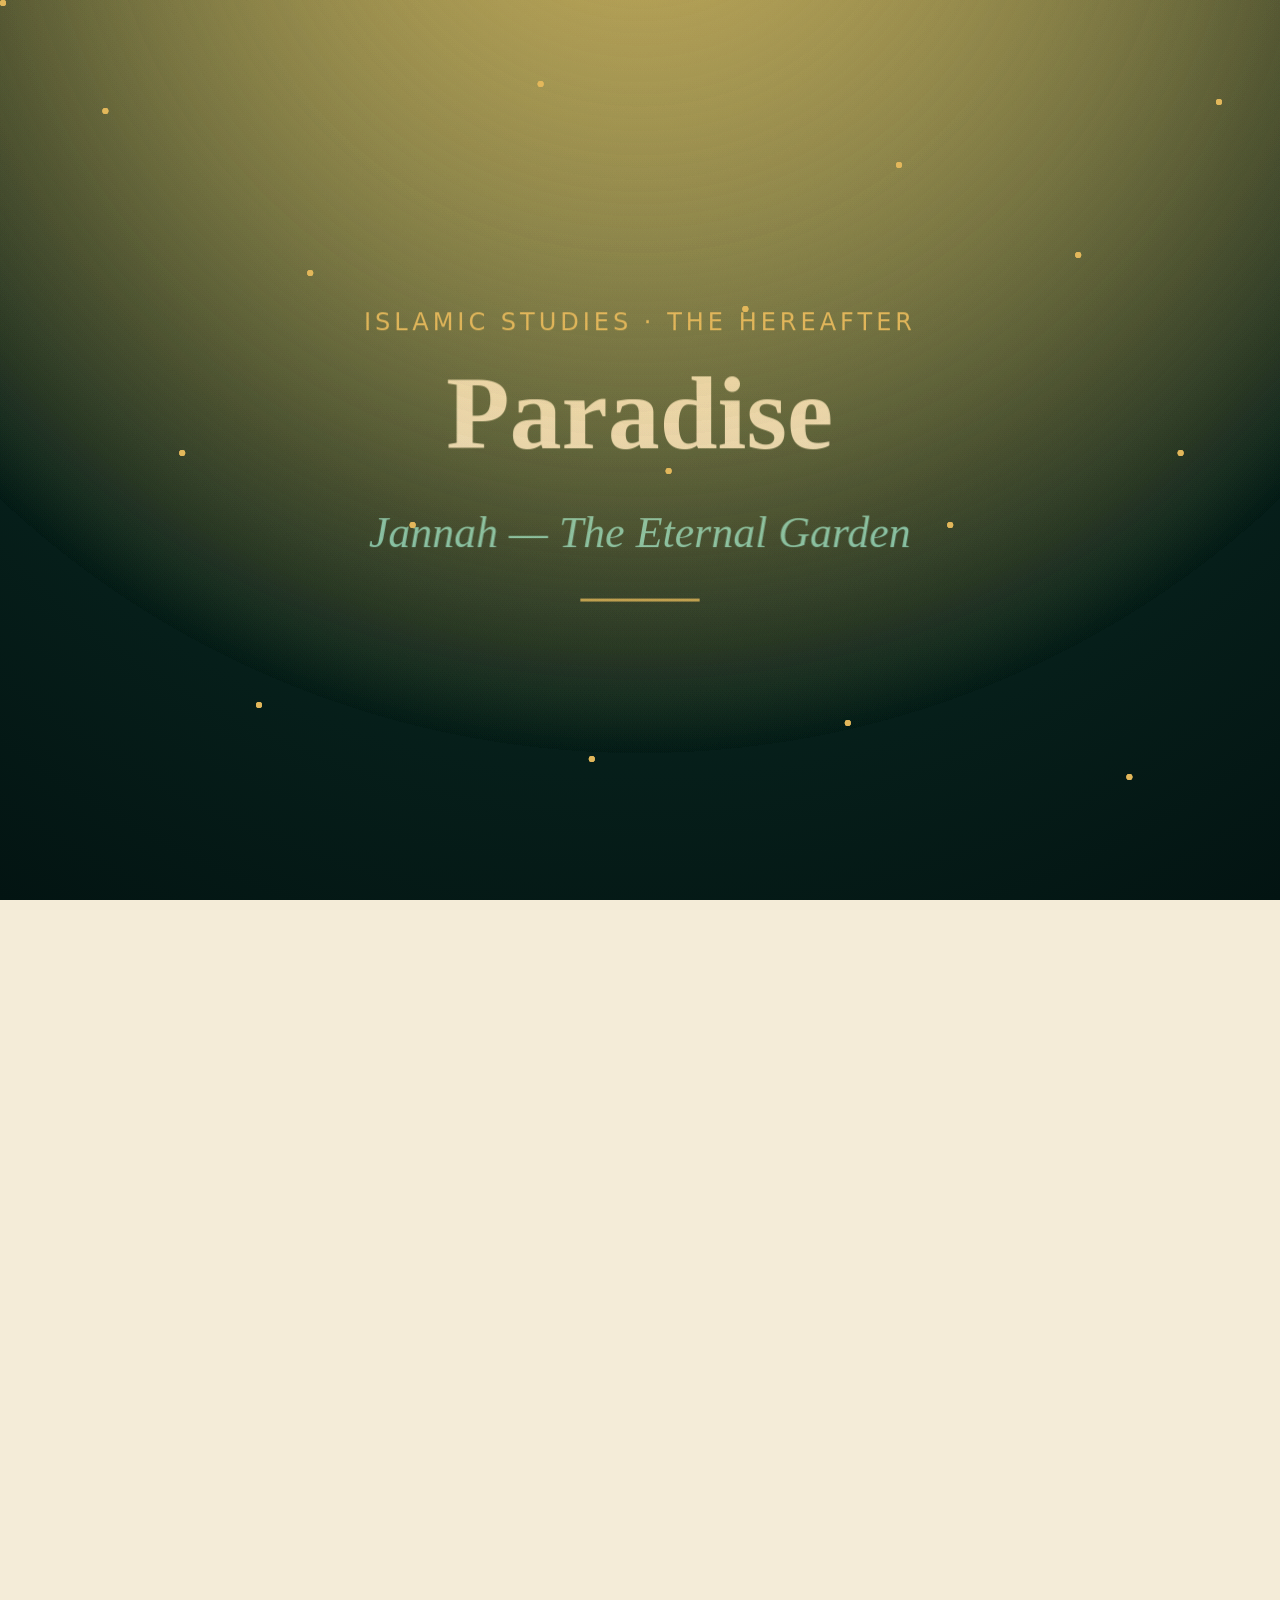
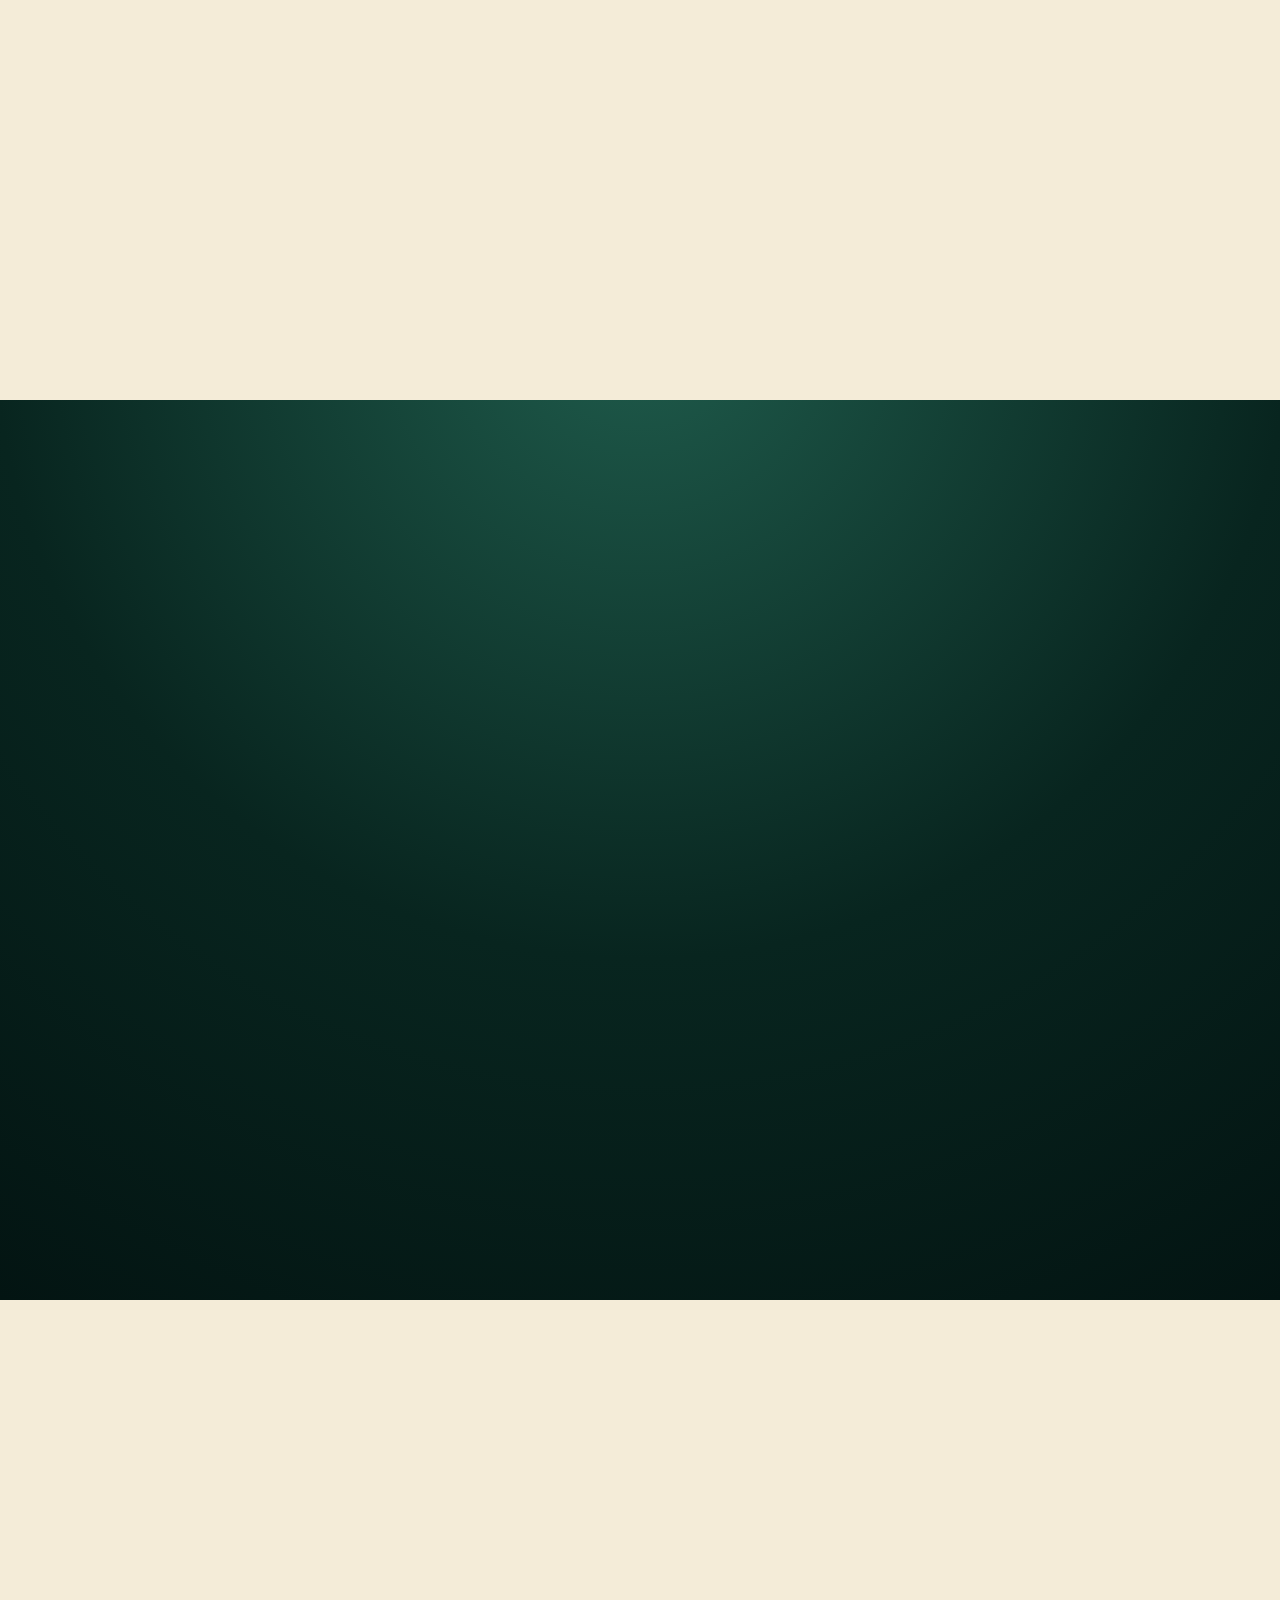
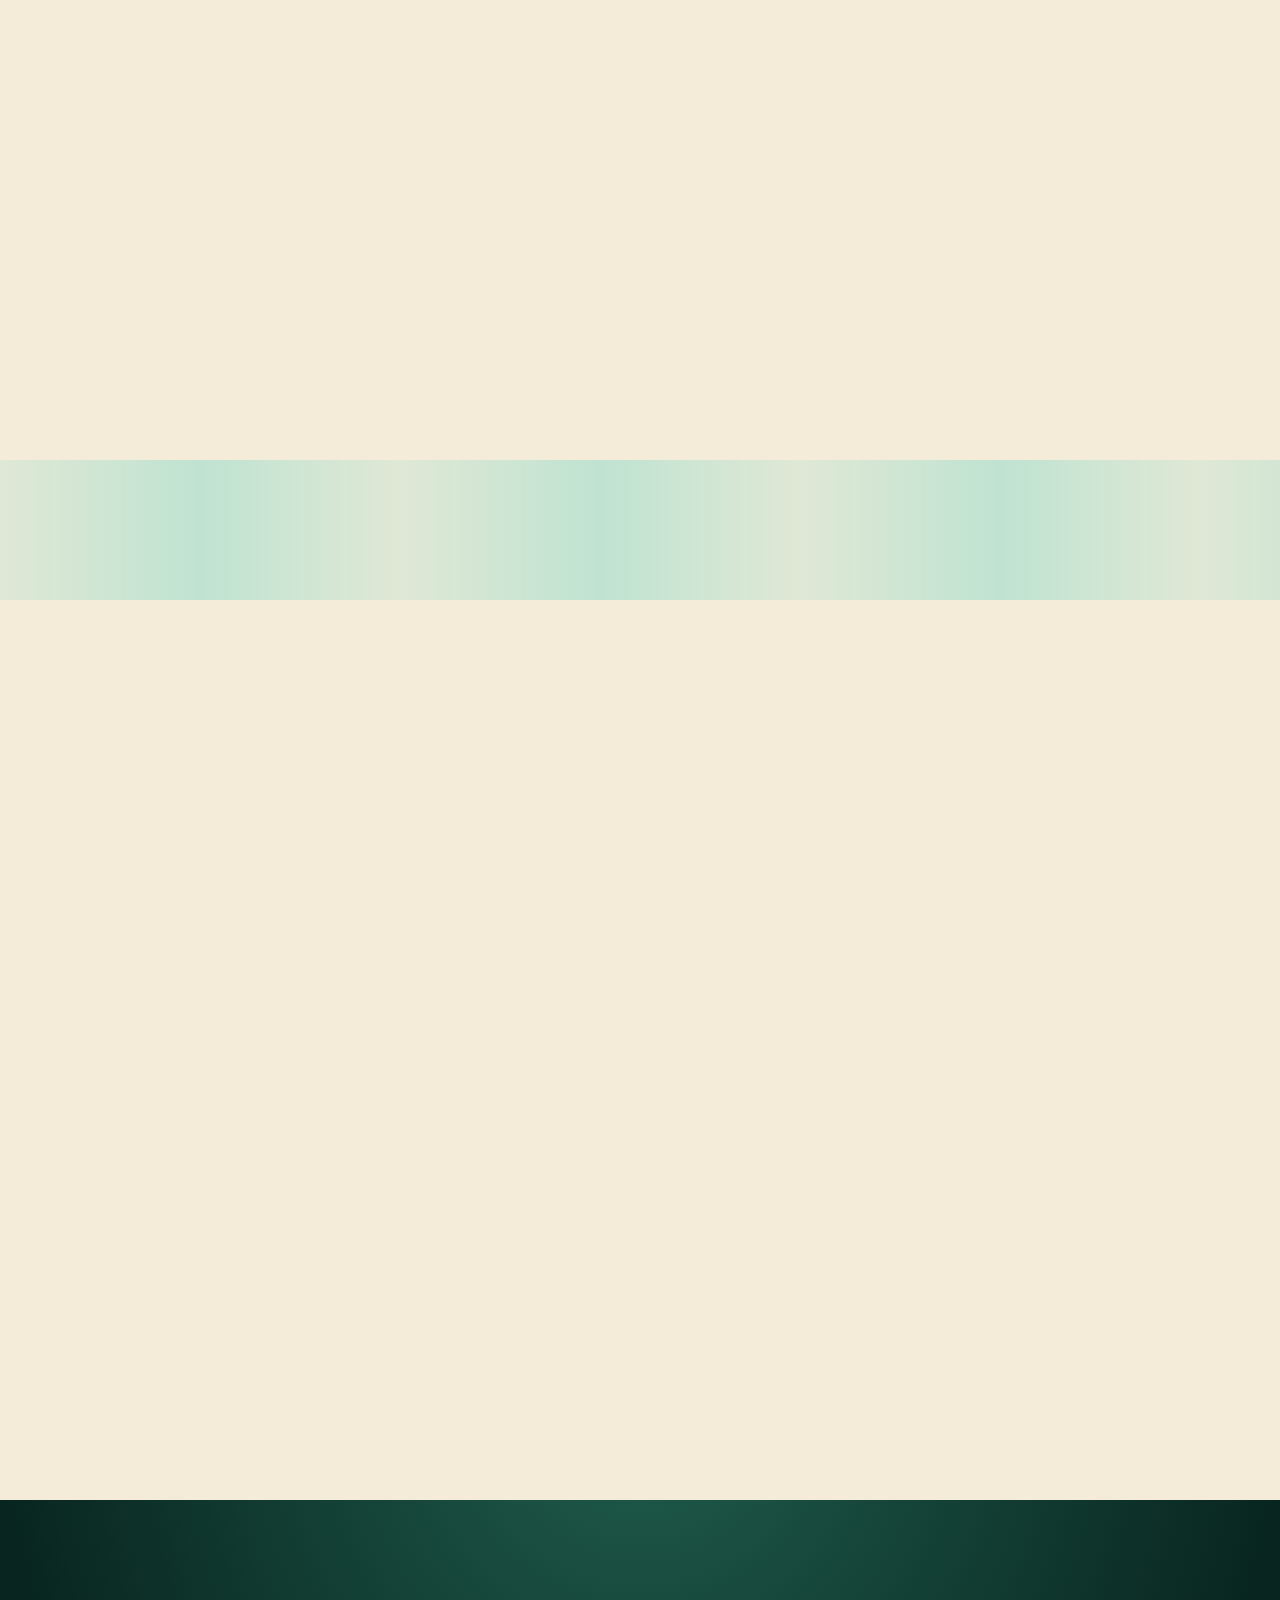
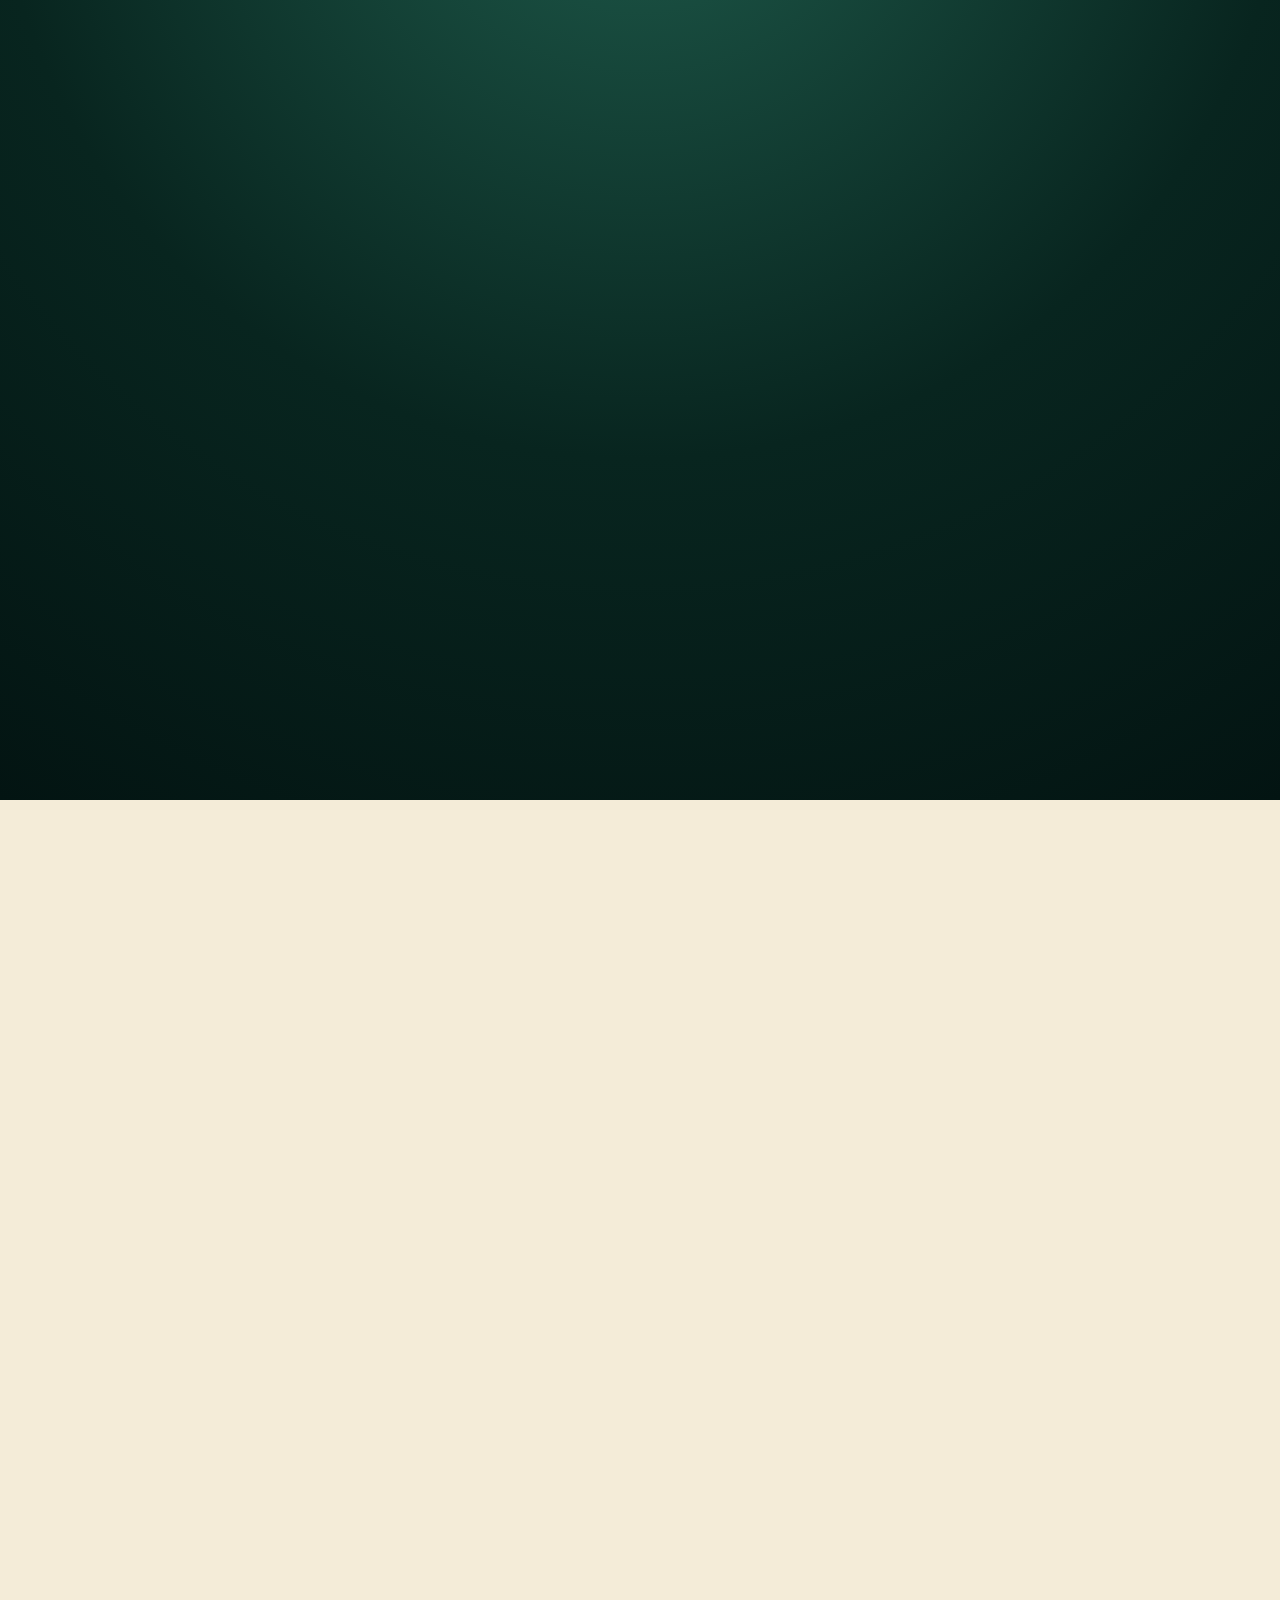
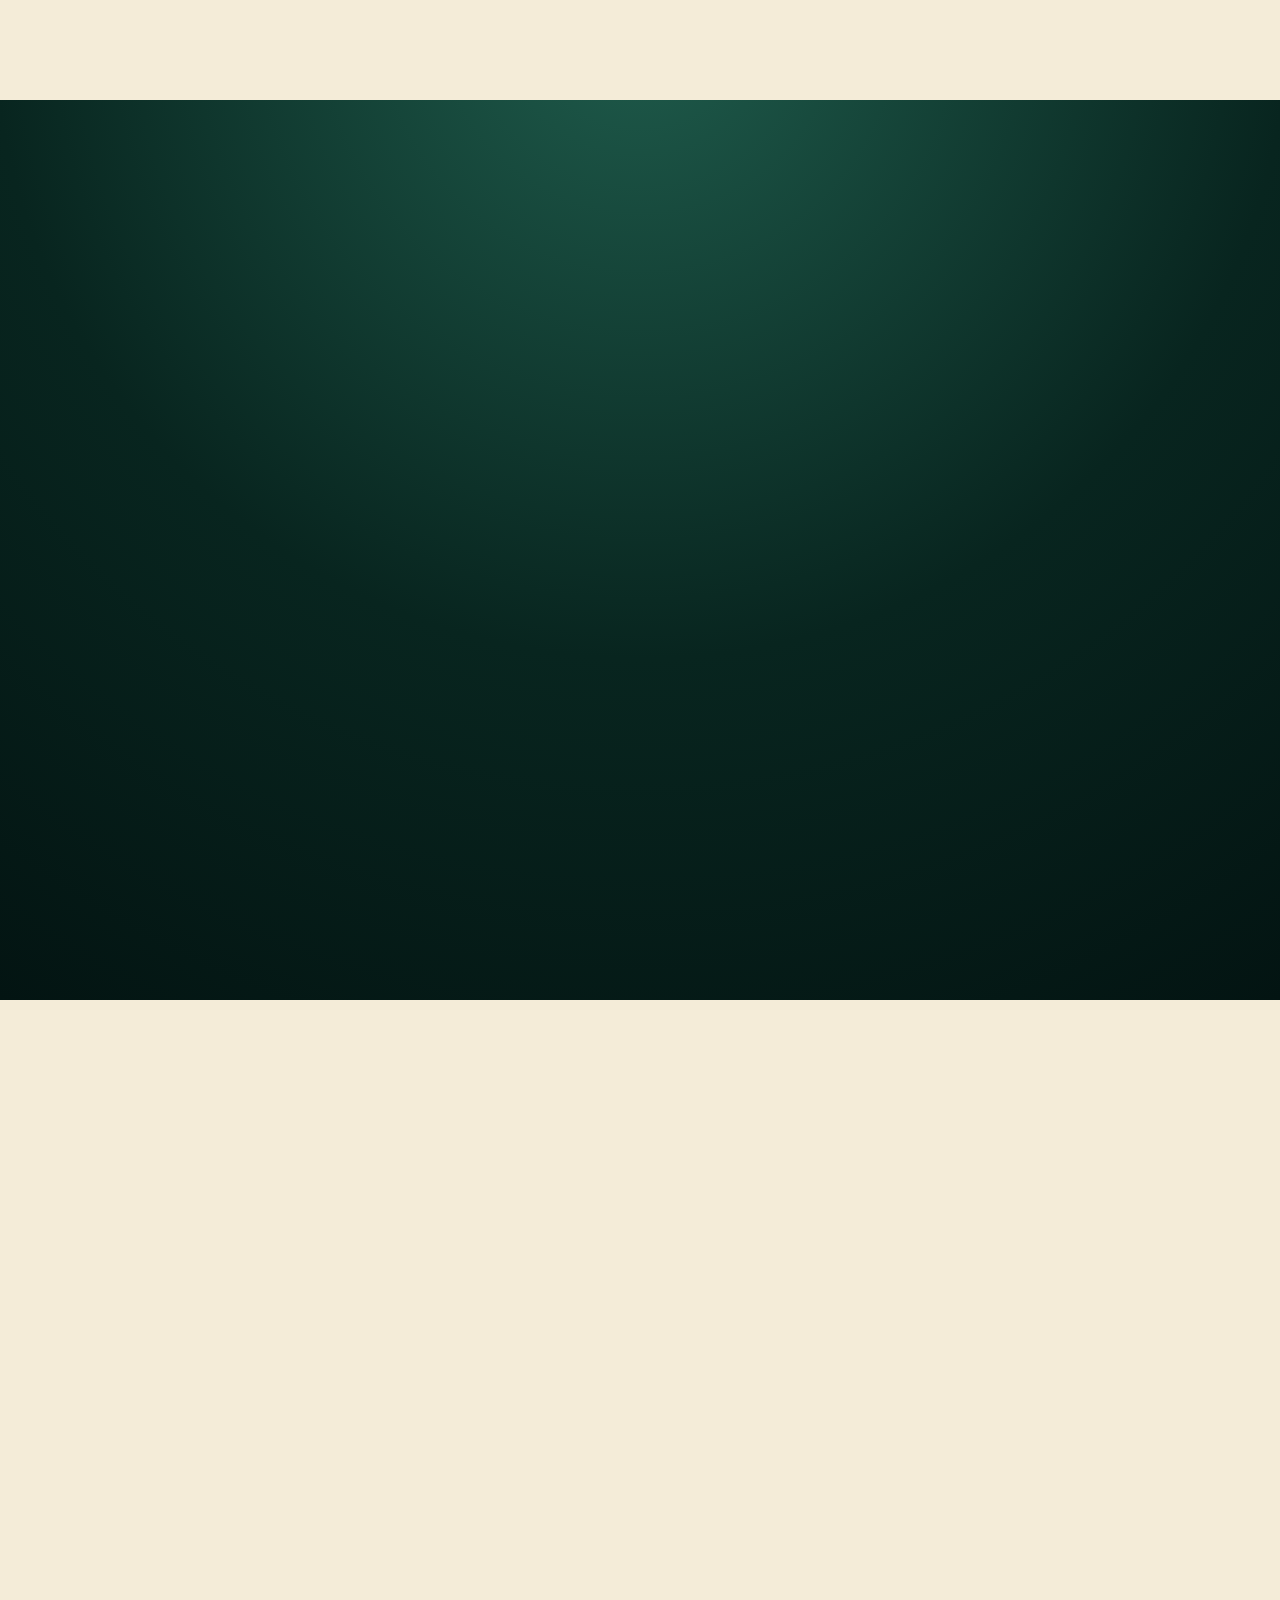
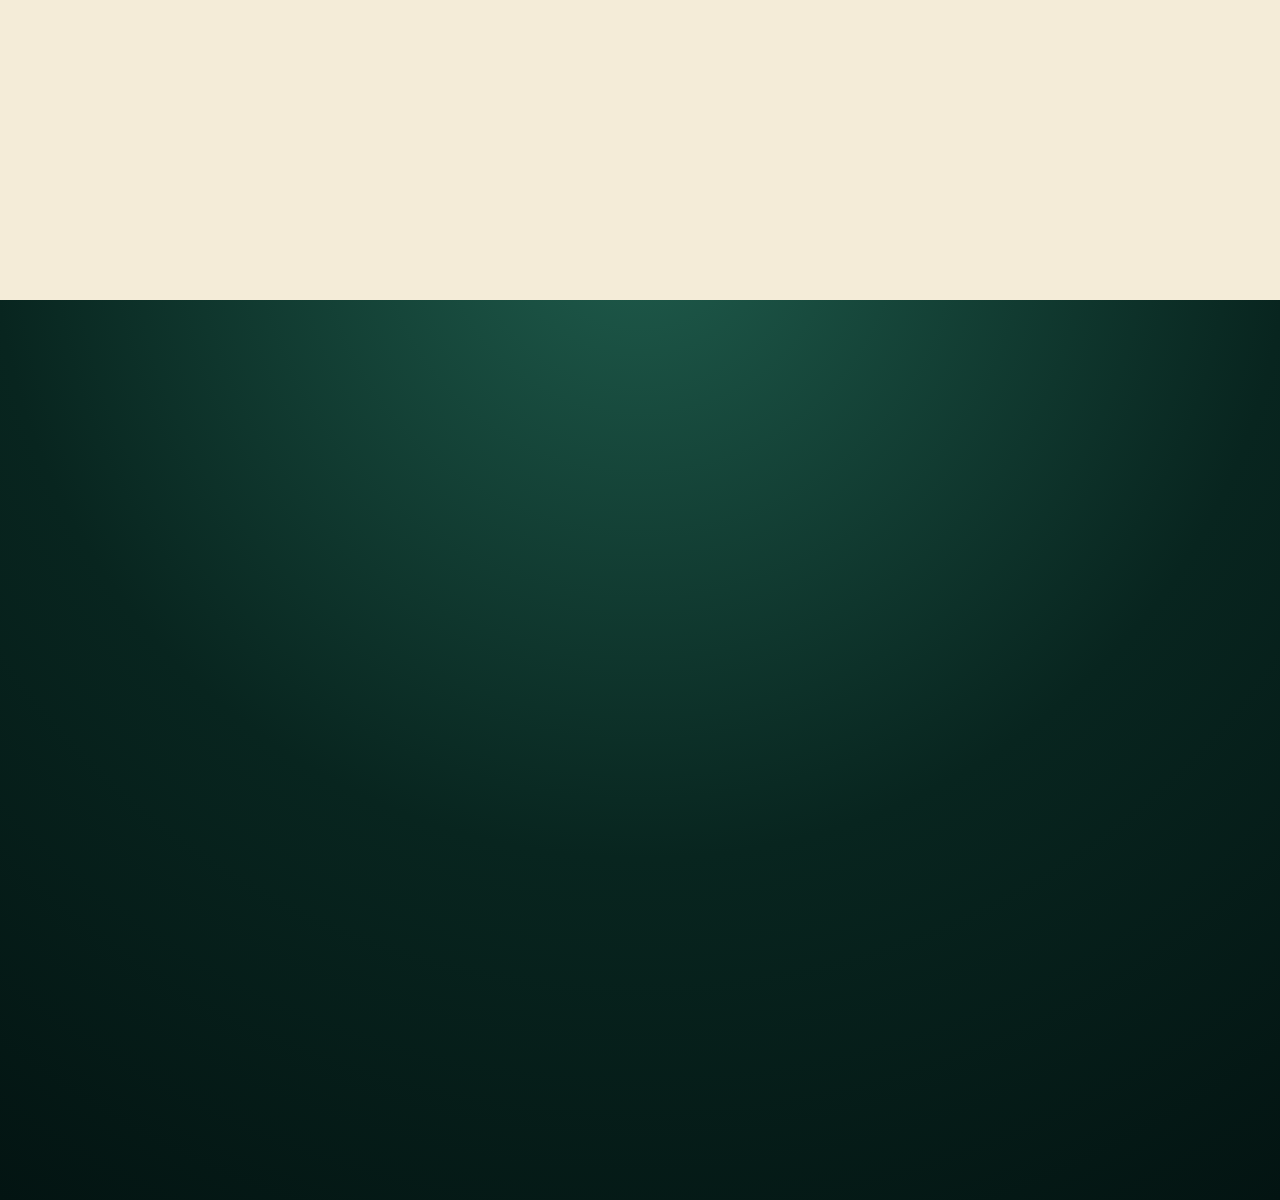
==== commit 69a91f4f: "Make Paradise.dc.html true scrollytelling, not just on-scroll reveal Previously content faded in onc" ====
--- a/Paradise.dc.html
+++ b/Paradise.dc.html
@@ -22,10 +22,8 @@
   body { background: var(--night2); font-family: var(--sans); overflow-x: hidden; scroll-behavior: smooth; }
 
   @keyframes shimmer { 0%,100%{opacity:.25} 50%{opacity:.85} }
-  @keyframes drift { 0%{transform:translateY(0) translateX(0)} 50%{transform:translateY(-22px) translateX(10px)} 100%{transform:translateY(0) translateX(0)} }
-  @keyframes flow { 0%{background-position:0 0} 100%{background-position:400px 0} }
-
-  .bg-fixed { position:fixed; inset:0; z-index:0; pointer-events:none; }
+
+  .bg-fixed { position:fixed; inset:0; z-index:0; pointer-events:none; will-change:transform; }
   .rays::before {
     content:""; position:absolute; top:-20%; left:50%; width:1400px; height:1400px; transform:translateX(-50%);
     background:radial-gradient(circle at 50% 0%, rgba(227,184,92,.30), rgba(227,184,92,0) 60%);
@@ -34,7 +32,6 @@
   .motes::before {
     content:""; position:absolute; width:6px; height:6px; border-radius:50%; background:var(--gold); opacity:.65;
     box-shadow:8vw 12vh var(--gold),24vw 30vh var(--gold),42vw 9vh var(--gold),58vw 34vh var(--gold),70vw 18vh var(--gold),84vw 28vh var(--gold),95vw 11vh var(--gold),14vw 50vh var(--gold),32vw 58vh var(--gold),52vw 52vh var(--gold),74vw 58vh var(--gold),92vw 50vh var(--gold),20vw 78vh var(--gold),46vw 84vh var(--gold),66vw 80vh var(--gold),88vw 86vh var(--gold);
-    animation:drift 7s ease-in-out infinite;
   }
 
   section { position:relative; min-height:100vh; display:flex; flex-direction:column; align-items:center; justify-content:center; padding:90px 8vw; z-index:1; overflow:hidden; }
@@ -56,14 +53,9 @@
   .card { background:rgba(244,236,216,.96); border-radius:14px; padding:24px 30px; box-shadow:0 12px 30px rgba(3,20,18,.25); text-align:center; }
   .card-line { font-family:var(--serif); font-size:clamp(22px,2.2vw,28px); line-height:1.4; color:var(--emerald2); }
 
-  .reveal { opacity:0; transform:translateY(36px); transition:opacity .8s ease, transform .8s ease; }
-  .reveal.in { opacity:1; transform:translateY(0); }
-  .stack .card:nth-child(1) { transition-delay:0s; }
-  .stack .card:nth-child(2) { transition-delay:.12s; }
-  .stack .card:nth-child(3) { transition-delay:.24s; }
-  .stack .card:nth-child(4) { transition-delay:.36s; }
-
-  .river { position:absolute; left:0; right:0; bottom:0; height:140px; background:linear-gradient(90deg, rgba(127,216,201,.18), rgba(127,216,201,.45), rgba(127,216,201,.18)); background-size:400px 100%; animation:flow 6s linear infinite; }
+  .reveal { opacity:0; transform:translateY(48px) scale(.97); will-change:opacity, transform; }
+
+  .river { position:absolute; left:0; right:0; bottom:0; height:140px; background:linear-gradient(90deg, rgba(127,216,201,.18), rgba(127,216,201,.45), rgba(127,216,201,.18)); background-size:400px 100%; will-change:background-position; }
 
   .keyline { margin-top:30px; background:rgba(227,184,92,.18); border:1px solid rgba(227,184,92,.5); border-radius:16px; padding:26px 38px; max-width:900px; text-align:center; }
   .keyline-label { font-family:var(--sans); font-size:20px; letter-spacing:3px; text-transform:uppercase; color:#8a6a32; margin-bottom:10px; }
@@ -193,20 +185,52 @@
 
 <script>
 (() => {
-  const progress = document.getElementById('progress');
+  const progressBar = document.getElementById('progress');
+  const reveals = Array.from(document.querySelectorAll('.reveal')).map((el, i) => {
+    const stackIndex = Array.from(el.parentElement.children).indexOf(el);
+    return { el, stagger: el.classList.contains('card') ? stackIndex * 0.06 : 0 };
+  });
+  const rays = Array.from(document.querySelectorAll('.rays'));
+  const motes = Array.from(document.querySelectorAll('.motes'));
+  const river = document.querySelector('.river');
+
+  const clamp = (v, min, max) => Math.max(min, Math.min(max, v));
+  const easeOutCubic = (t) => 1 - Math.pow(1 - t, 3);
+
+  let ticking = false;
+
+  const update = () => {
+    ticking = false;
+    const scrollY = window.scrollY;
+    const vh = window.innerHeight;
+    const max = document.documentElement.scrollHeight - vh;
+    progressBar.style.width = (max > 0 ? (scrollY / max) * 100 : 0) + '%';
+
+    rays.forEach((el) => { el.style.transform = `translateY(${scrollY * -0.08}px)`; });
+    motes.forEach((el) => { el.style.transform = `translateY(${scrollY * 0.12}px)`; });
+    if (river) river.style.backgroundPosition = `${scrollY * 0.4}px 0`;
+
+    reveals.forEach(({ el, stagger }) => {
+      const rect = el.getBoundingClientRect();
+      const total = vh + rect.height;
+      let p = clamp((vh - rect.top) / total - stagger, 0, 1);
+      p = clamp(p / 0.7, 0, 1);
+      const eased = easeOutCubic(p);
+      el.style.opacity = eased;
+      el.style.transform = `translateY(${(1 - eased) * 48}px) scale(${0.97 + eased * 0.03})`;
+    });
+  };
+
   const onScroll = () => {
-    const max = document.documentElement.scrollHeight - window.innerHeight;
-    progress.style.width = (max > 0 ? (window.scrollY / max) * 100 : 0) + '%';
+    if (!ticking) {
+      ticking = true;
+      requestAnimationFrame(update);
+    }
   };
+
   window.addEventListener('scroll', onScroll, { passive: true });
-  onScroll();
-
-  const io = new IntersectionObserver((entries) => {
-    entries.forEach((entry) => {
-      if (entry.isIntersecting) entry.target.classList.add('in');
-    });
-  }, { threshold: 0.25 });
-  document.querySelectorAll('.reveal').forEach((el) => io.observe(el));
+  window.addEventListener('resize', onScroll);
+  update();
 })();
 </script>
 </body>
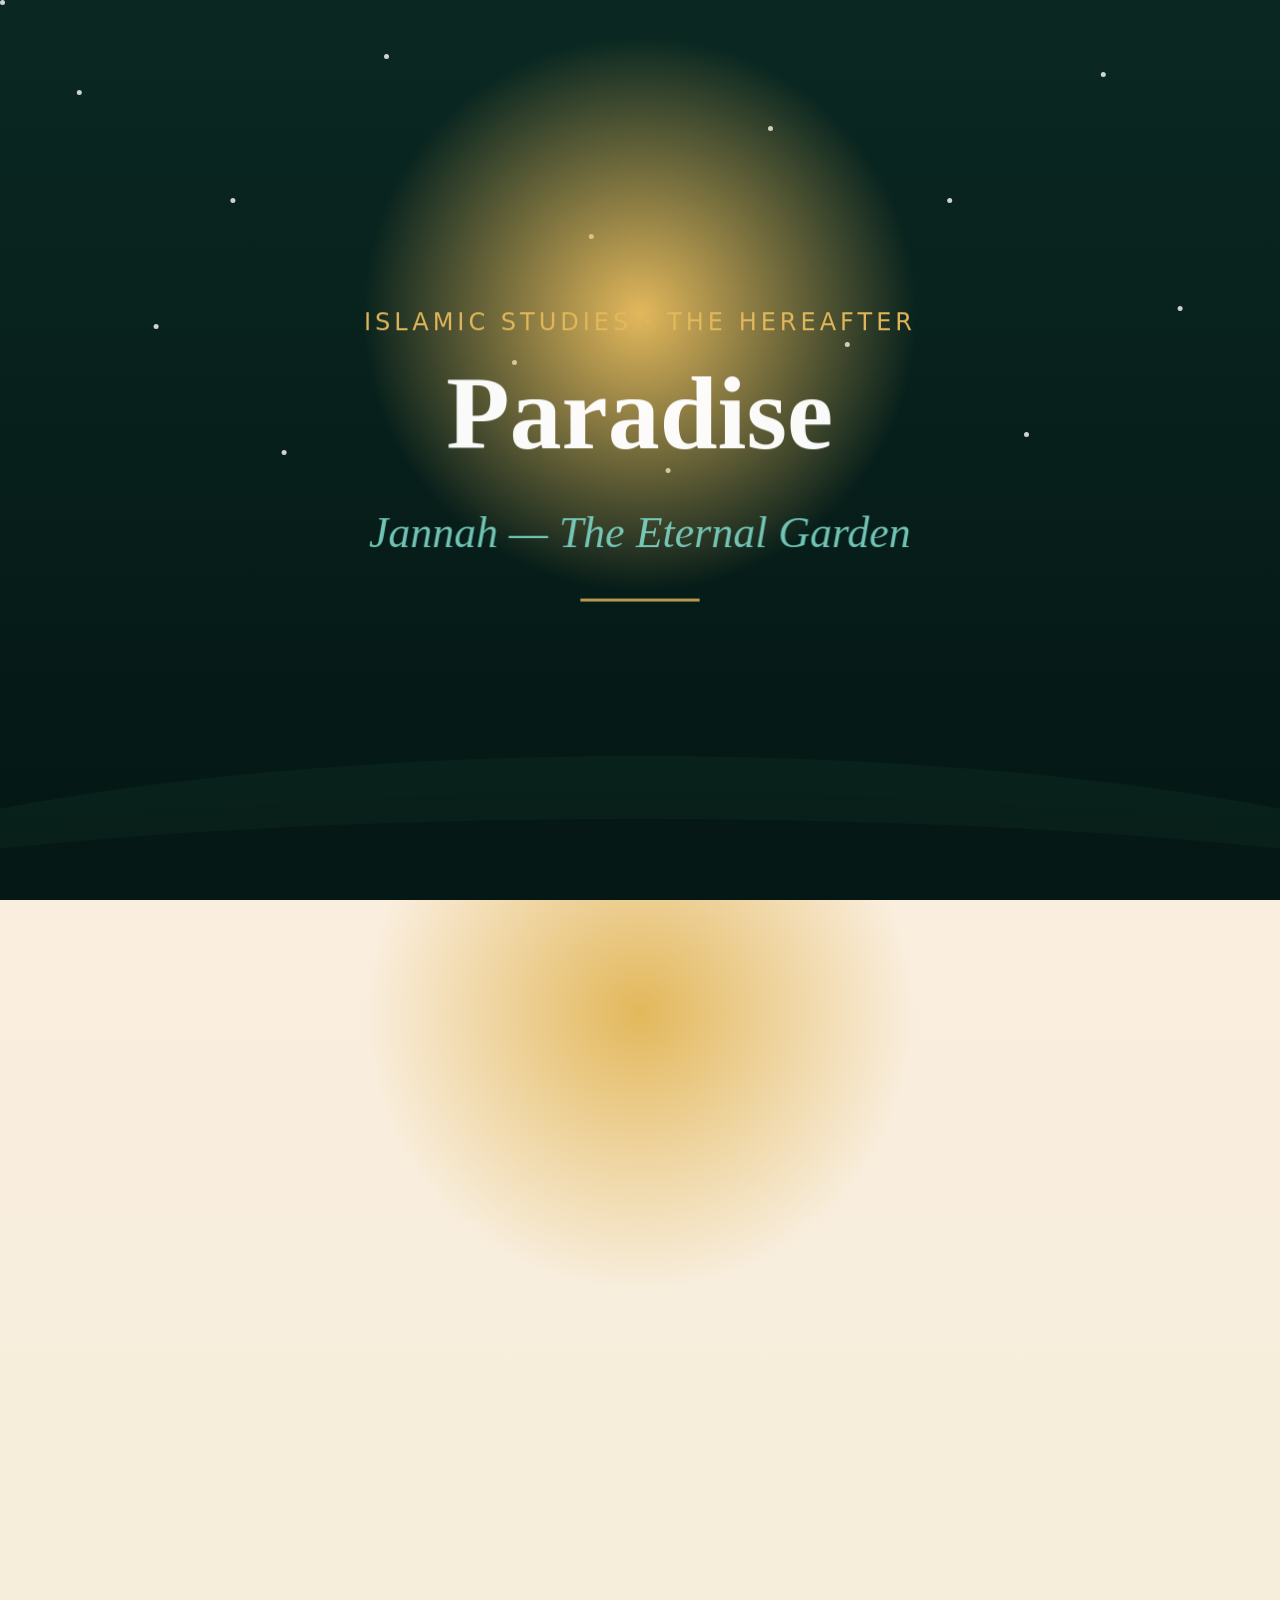
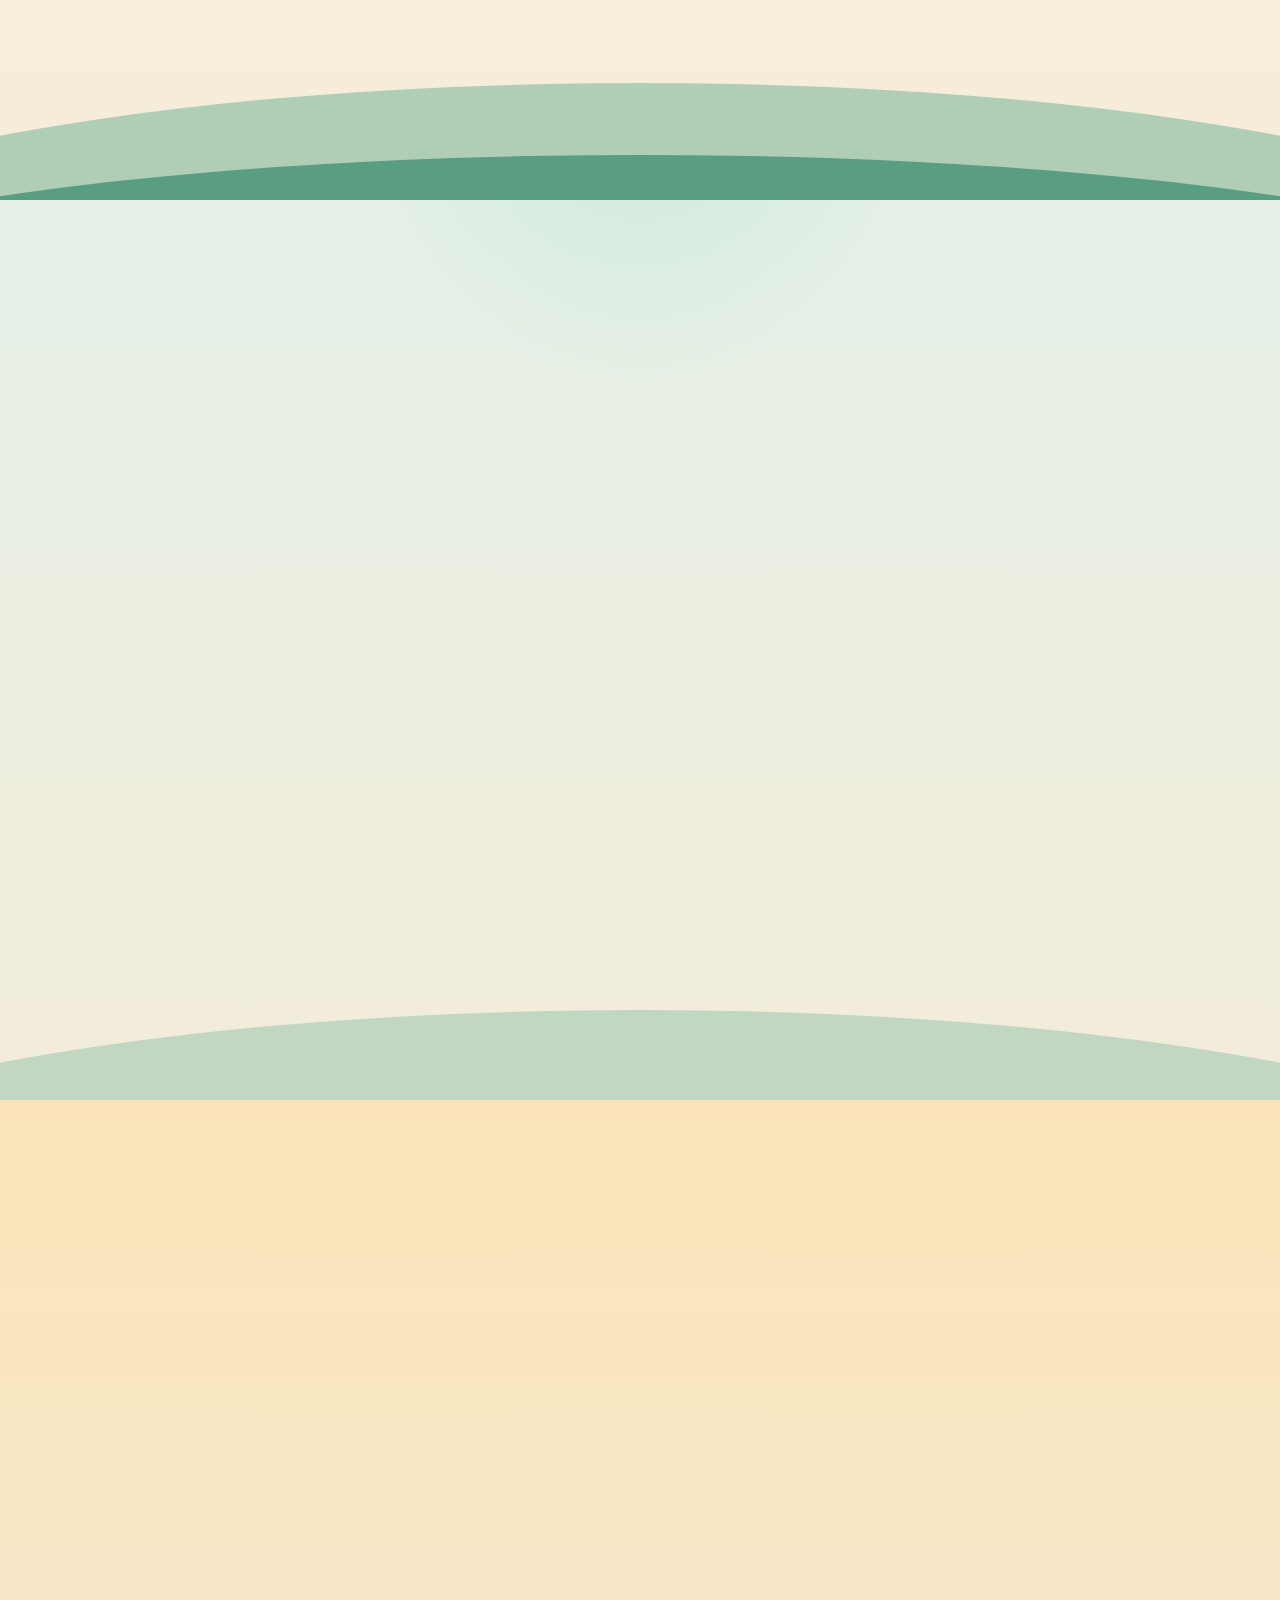
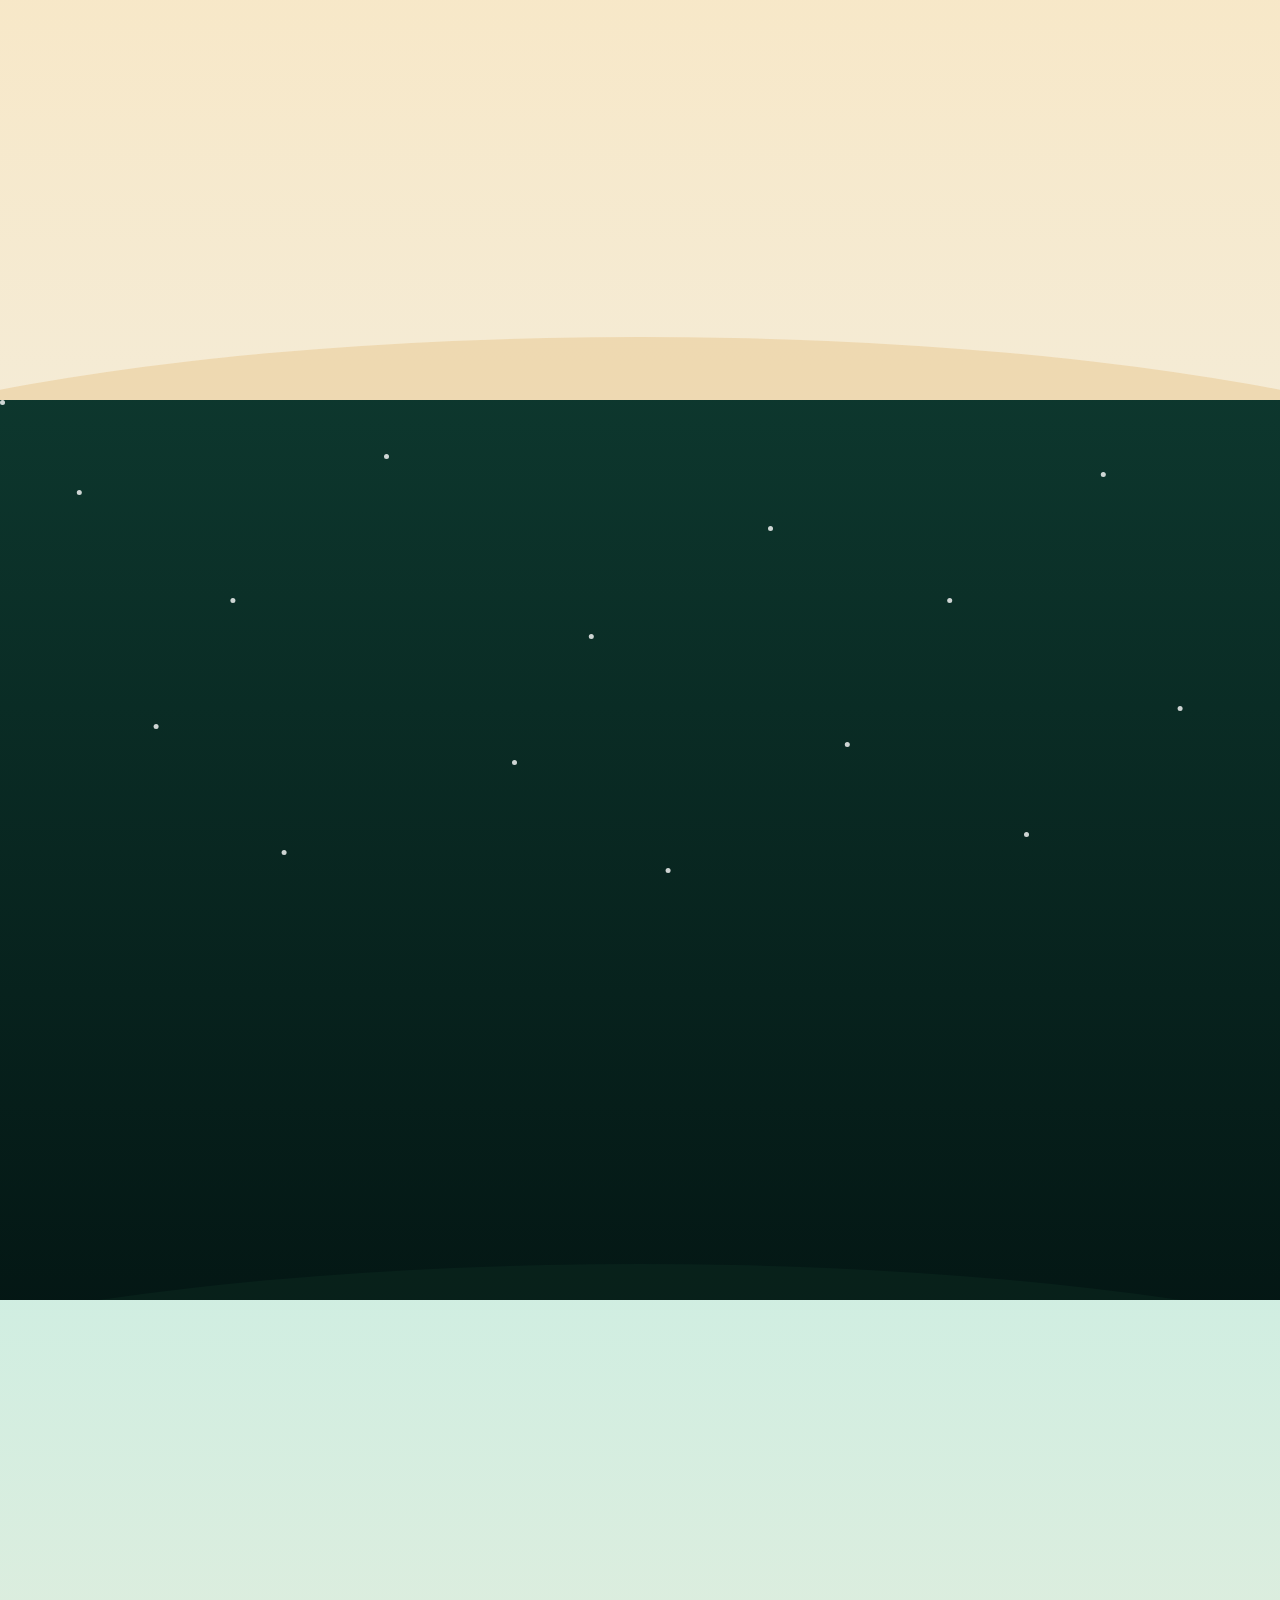
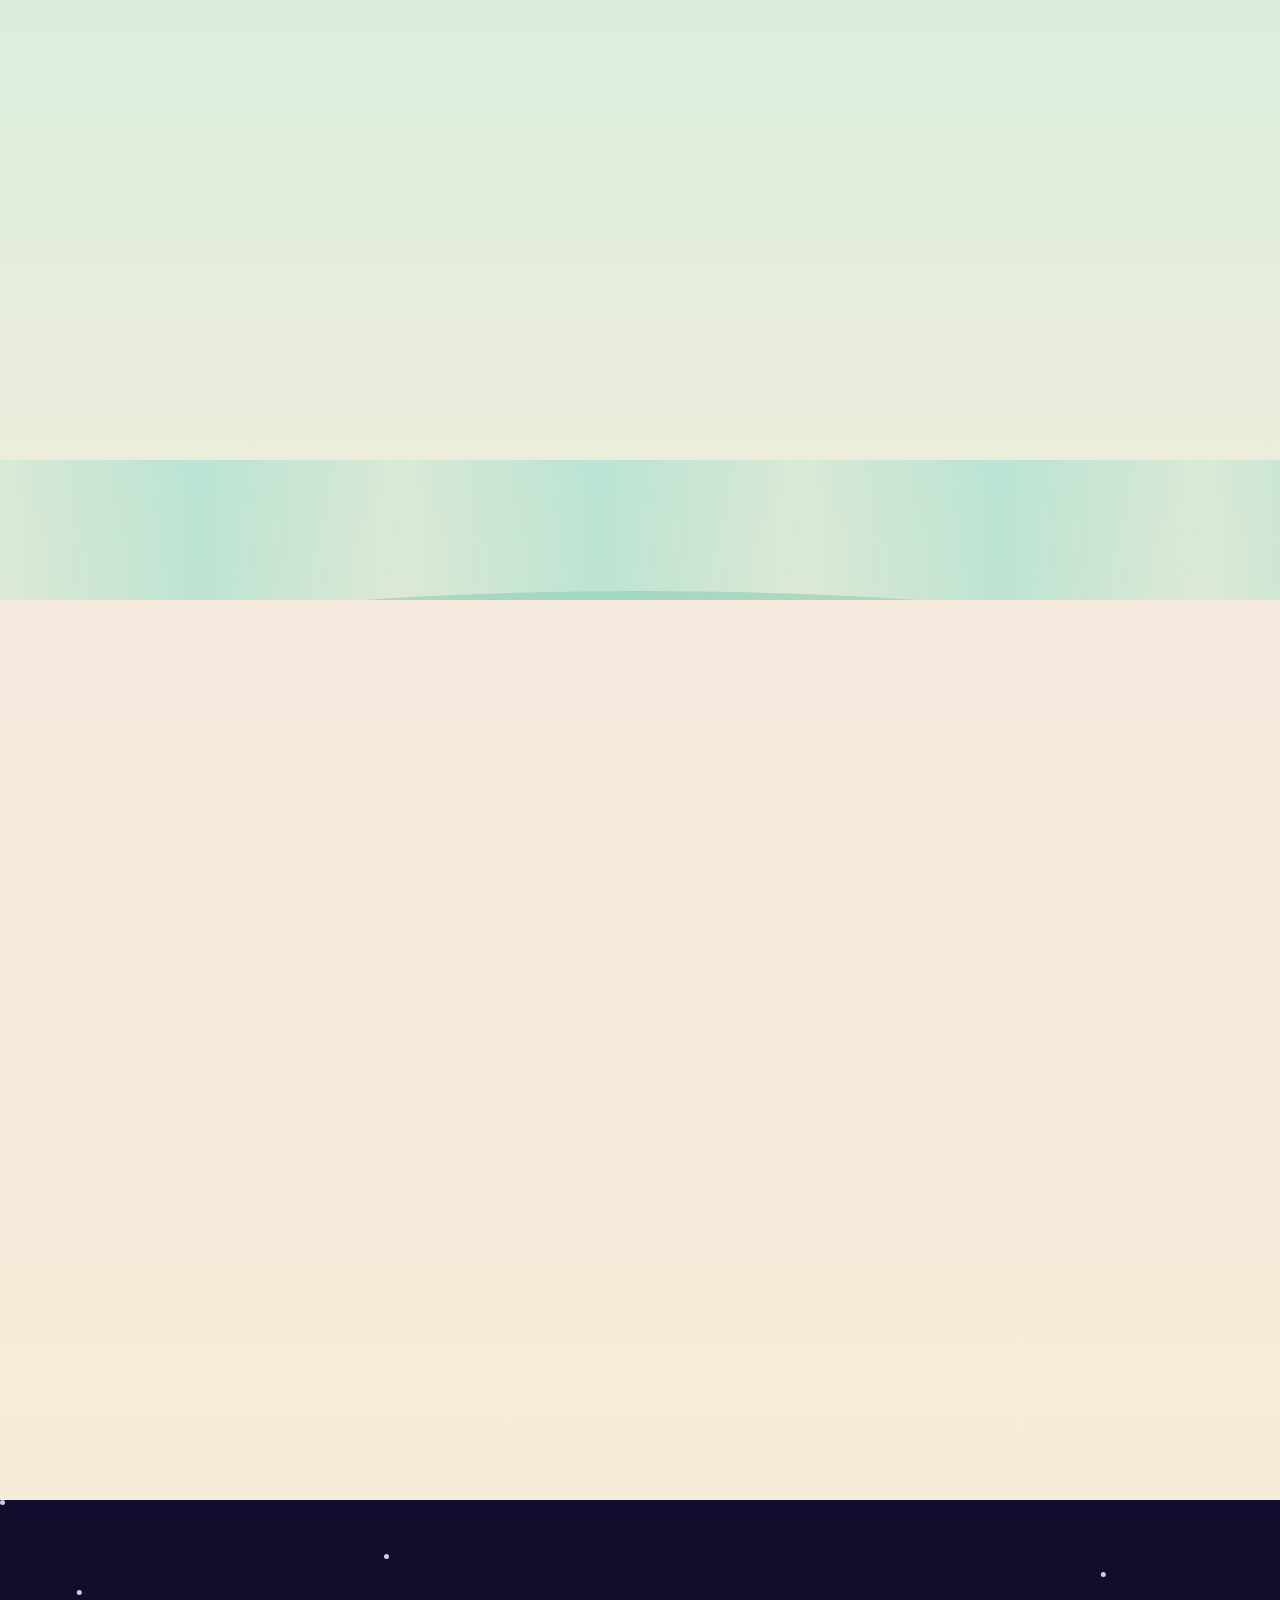
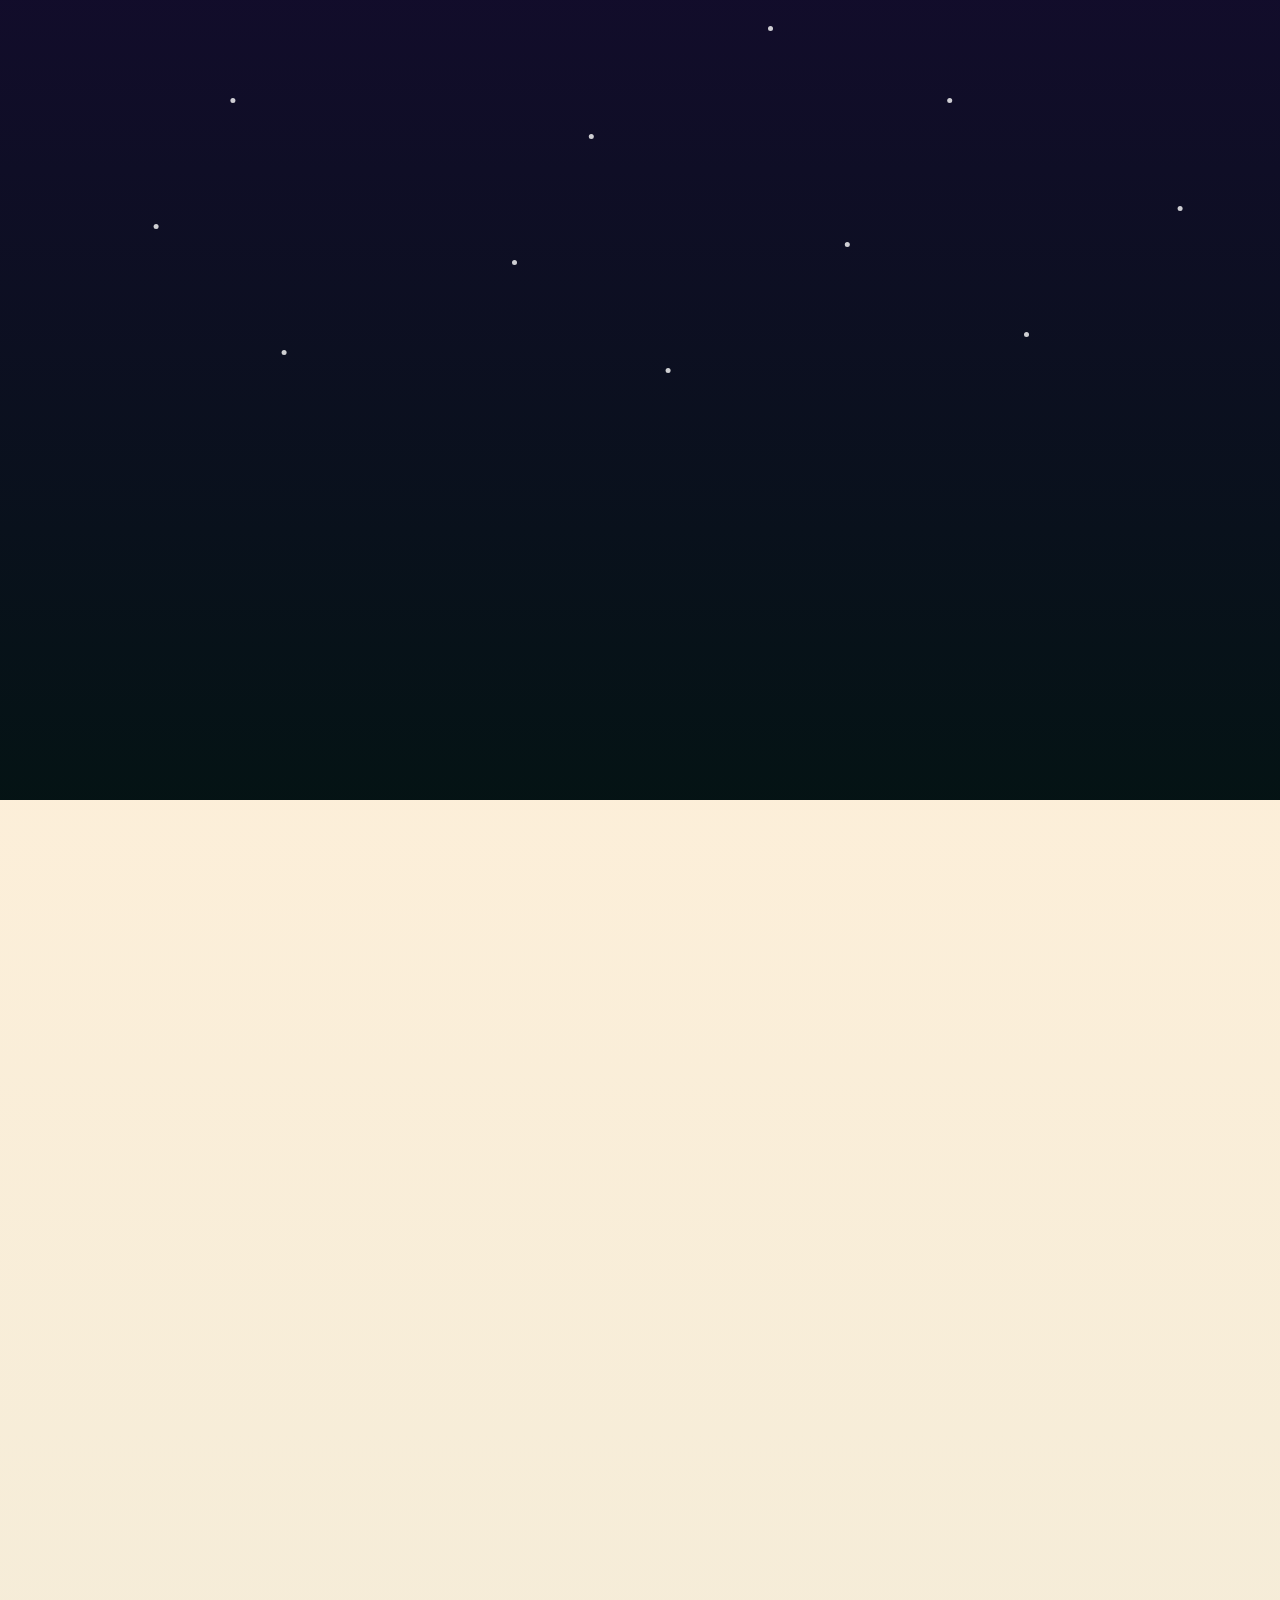
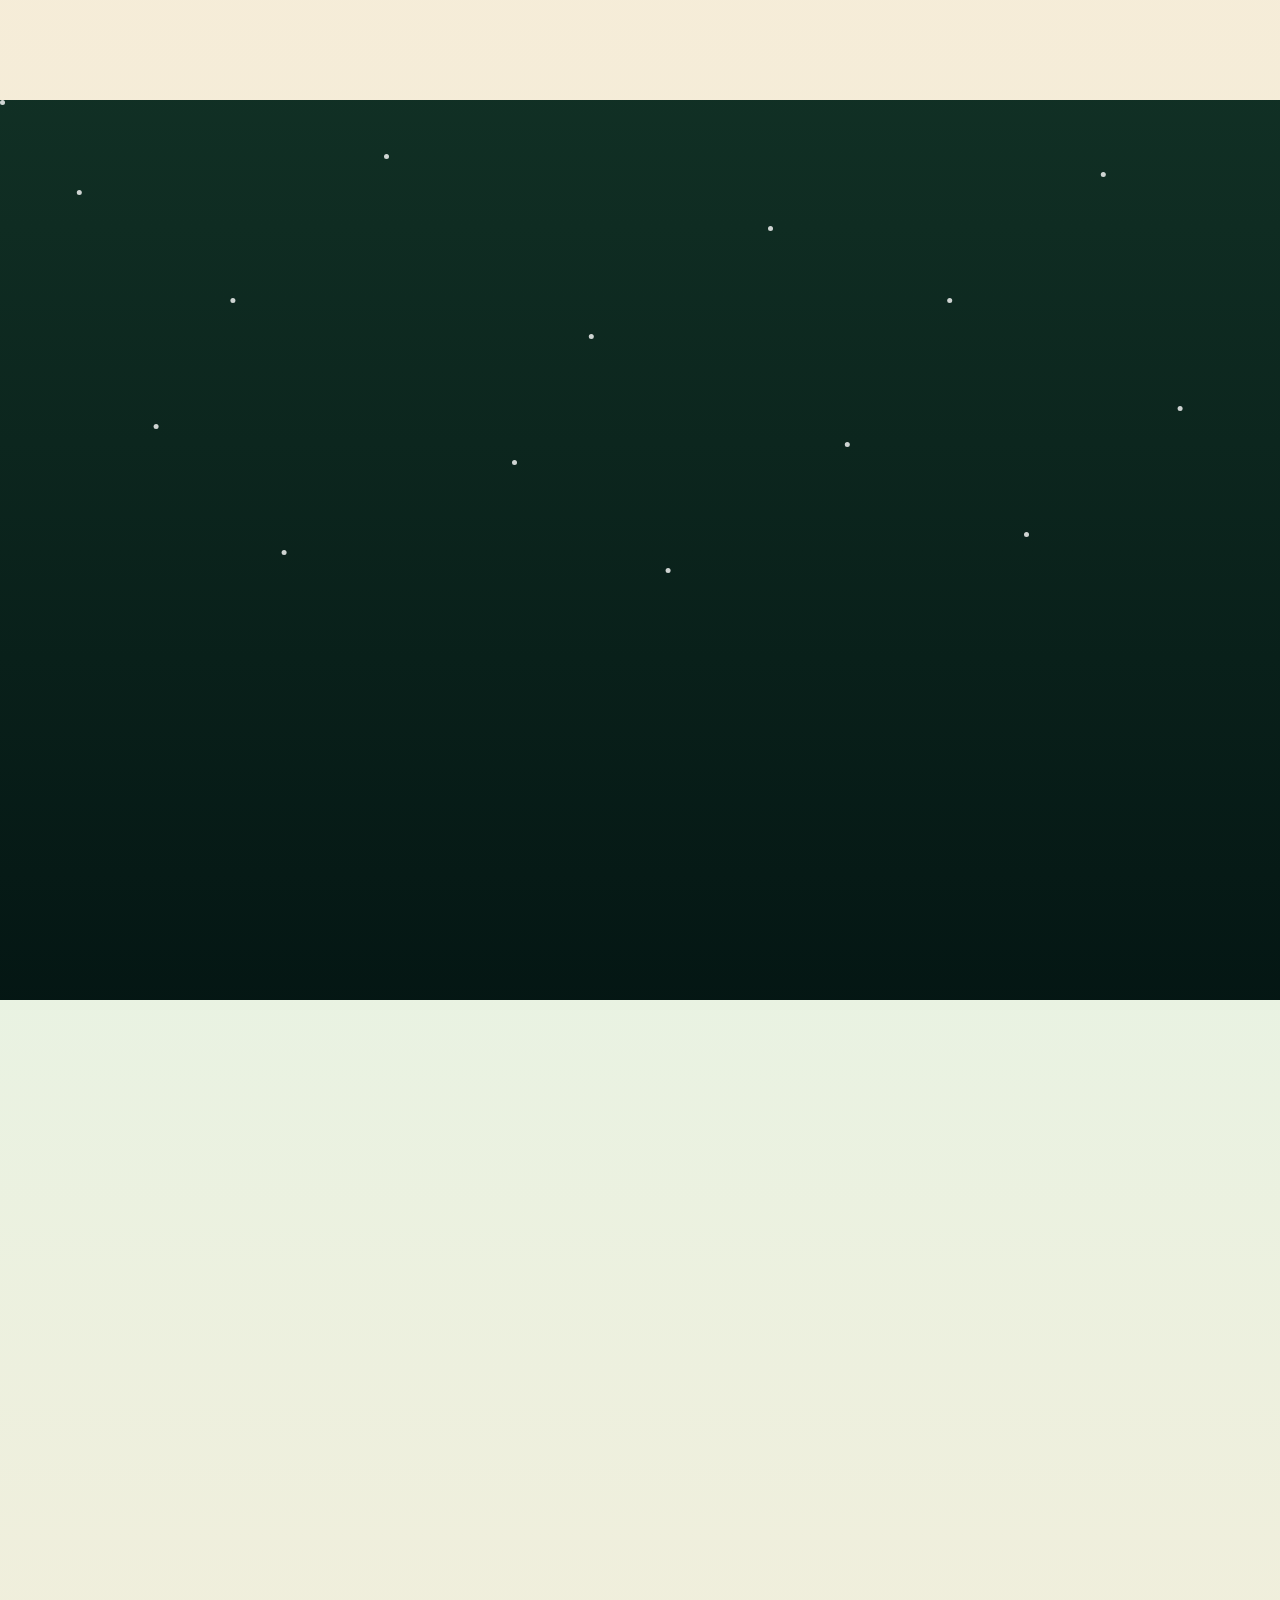
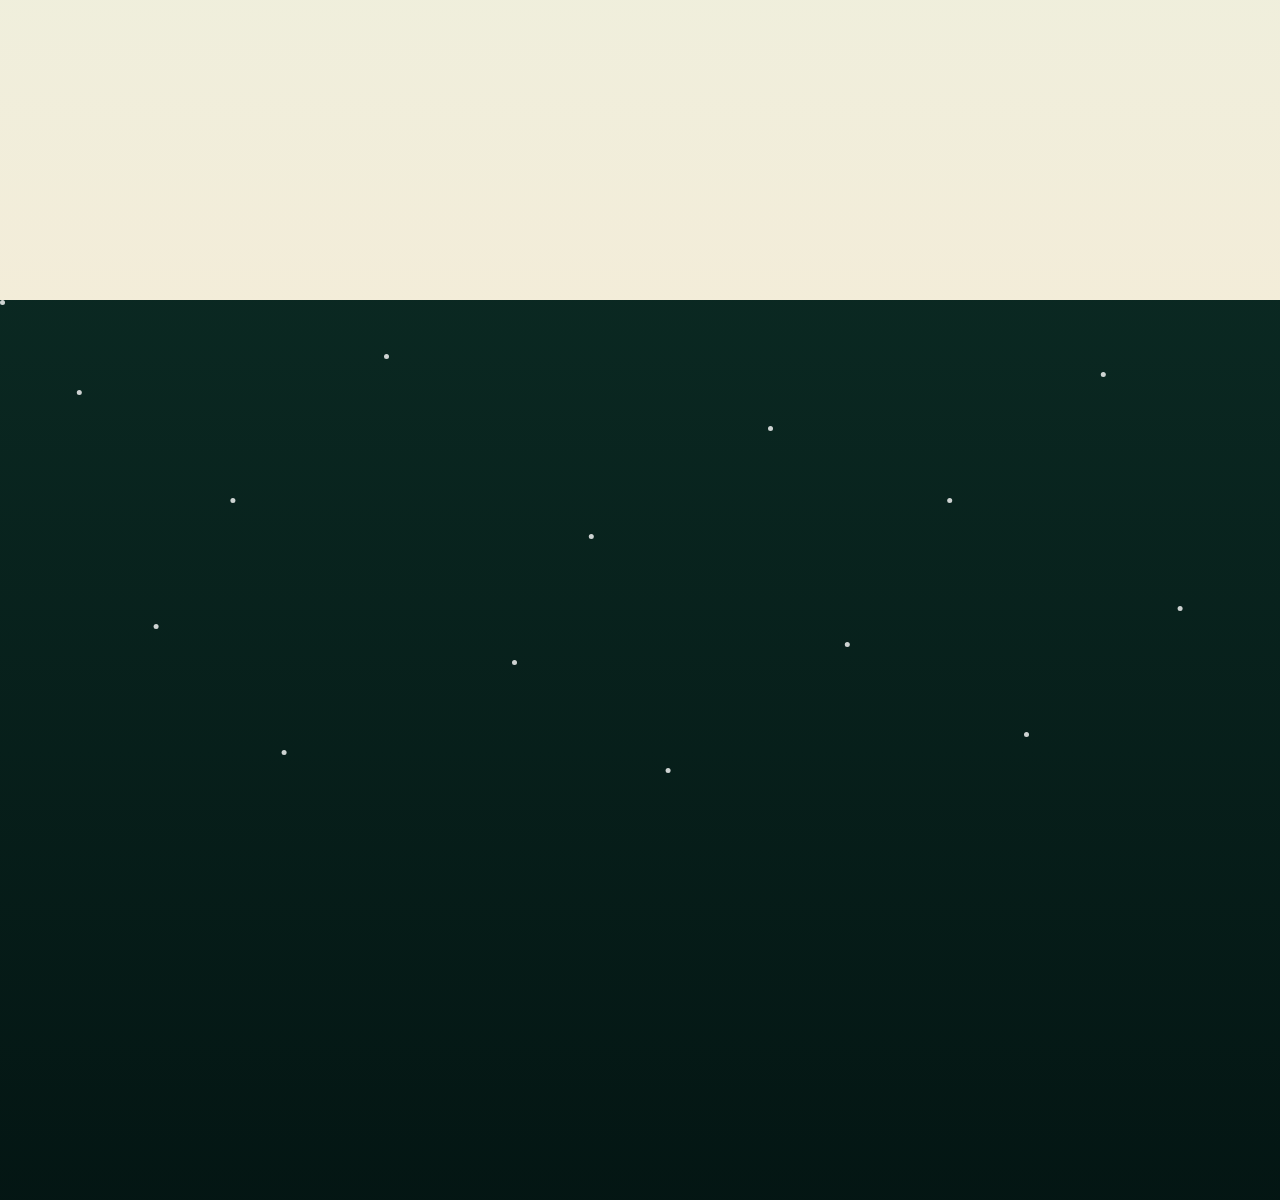
==== commit b50353c2: "Give each Paradise scene its own CSS landscape backdrop Each section now has a parallax sky/sun-moon" ====
--- a/Paradise.dc.html
+++ b/Paradise.dc.html
@@ -21,41 +21,49 @@
   }
   body { background: var(--night2); font-family: var(--sans); overflow-x: hidden; scroll-behavior: smooth; }
 
-  @keyframes shimmer { 0%,100%{opacity:.25} 50%{opacity:.85} }
-
-  .bg-fixed { position:fixed; inset:0; z-index:0; pointer-events:none; will-change:transform; }
-  .rays::before {
-    content:""; position:absolute; top:-20%; left:50%; width:1400px; height:1400px; transform:translateX(-50%);
-    background:radial-gradient(circle at 50% 0%, rgba(227,184,92,.30), rgba(227,184,92,0) 60%);
-    animation:shimmer 5s ease-in-out infinite;
+  @keyframes shimmer { 0%,100%{opacity:.3} 50%{opacity:.8} }
+
+  .scene { position:relative; min-height:100vh; display:flex; flex-direction:column; align-items:center; justify-content:center; padding:90px 8vw; overflow:hidden; }
+
+  /* -- landscape backdrop: sky gradient + glowing sun/moon halo + three receding hill ridges -- */
+  .landscape { position:absolute; inset:0; z-index:0; overflow:hidden; pointer-events:none; }
+  .landscape .sky { position:absolute; inset:-10% -10%; background:linear-gradient(180deg, var(--sky-a), var(--sky-b)); }
+  .landscape .halo { position:absolute; top:10%; left:50%; width:46vw; height:46vw; max-width:560px; max-height:560px; border-radius:50%; transform:translate(-50%, -10%); background:radial-gradient(circle, var(--halo) 0%, transparent 70%); animation:shimmer 6s ease-in-out infinite; }
+  .landscape .ridge { position:absolute; left:-25%; width:150%; border-radius:50%; }
+  .landscape .ridge-3 { height:46vh; bottom:-30vh; background:var(--h3); opacity:.55; }
+  .landscape .ridge-2 { height:36vh; bottom:-24vh; background:var(--h2); opacity:.75; }
+  .landscape .ridge-1 { height:26vh; bottom:-17vh; background:var(--h1); }
+  .landscape .stars::before {
+    content:""; position:absolute; width:5px; height:5px; border-radius:50%; background:#fff; opacity:.8;
+    box-shadow:6vw 10vh #fff,18vw 22vh #fff,30vw 6vh #fff,46vw 26vh #fff,60vw 14vh #fff,74vw 22vh #fff,86vw 8vh #fff,12vw 36vh #fff,40vw 40vh #fff,66vw 38vh #fff,92vw 34vh #fff,22vw 50vh #fff,52vw 52vh #fff,80vw 48vh #fff;
   }
-  .motes::before {
-    content:""; position:absolute; width:6px; height:6px; border-radius:50%; background:var(--gold); opacity:.65;
-    box-shadow:8vw 12vh var(--gold),24vw 30vh var(--gold),42vw 9vh var(--gold),58vw 34vh var(--gold),70vw 18vh var(--gold),84vw 28vh var(--gold),95vw 11vh var(--gold),14vw 50vh var(--gold),32vw 58vh var(--gold),52vw 52vh var(--gold),74vw 58vh var(--gold),92vw 50vh var(--gold),20vw 78vh var(--gold),46vw 84vh var(--gold),66vw 80vh var(--gold),88vw 86vh var(--gold);
-  }
-
-  section { position:relative; min-height:100vh; display:flex; flex-direction:column; align-items:center; justify-content:center; padding:90px 8vw; z-index:1; overflow:hidden; }
-  .dark { background:radial-gradient(circle at 50% -10%, var(--emerald) 0%, var(--night) 55%, var(--night2) 100%); color:var(--cream); }
-  .light { background:var(--cream); color:var(--emerald2); }
+
+  .content { position:relative; z-index:2; display:flex; flex-direction:column; align-items:center; width:100%; }
+
+  .scene.dark { color: var(--cream); }
+  .scene.dark .eyebrow { color: var(--gold); }
+  .scene.dark h1, .scene.dark .quote { color: #fff; }
+  .scene.dark .cite { color: #cfd9c7; }
+  .scene.light { color: var(--emerald2); }
+  .scene.light .eyebrow { color: var(--leaf); }
+  .scene.light .cite { color: #6b6354; }
 
   .eyebrow { font-family:var(--sans); font-size:clamp(16px,2vw,24px); letter-spacing:4px; text-transform:uppercase; margin-bottom:24px; }
-  .dark .eyebrow { color:var(--gold); }
-  .light .eyebrow { color:var(--leaf); }
   h1 { font-family:var(--serif); font-weight:700; margin:0 0 28px; text-align:center; }
   h1.huge { font-size:clamp(56px,9vw,104px); line-height:1; }
   h1.big { font-size:clamp(38px,5.5vw,64px); }
   .subtitle { font-family:var(--serif); font-style:italic; font-size:clamp(26px,3.5vw,44px); text-align:center; color:var(--water); margin-top:10px; }
   .rule { width:120px; height:3px; background:var(--gold); margin:36px 0 0; }
   .quote { font-family:var(--serif); font-style:italic; line-height:1.5; text-align:center; max-width:1100px; font-size:clamp(28px,3.6vw,48px); margin:0 0 24px; }
-  .cite { font-size:clamp(18px,1.6vw,24px); letter-spacing:1px; opacity:.75; }
+  .cite { font-size:clamp(18px,1.6vw,24px); letter-spacing:1px; opacity:.85; }
 
   .stack { display:flex; flex-direction:column; gap:18px; width:100%; max-width:1000px; }
-  .card { background:rgba(244,236,216,.96); border-radius:14px; padding:24px 30px; box-shadow:0 12px 30px rgba(3,20,18,.25); text-align:center; }
+  .card { background:rgba(244,236,216,.96); border-radius:14px; padding:24px 30px; box-shadow:0 12px 30px rgba(3,20,18,.3); text-align:center; }
   .card-line { font-family:var(--serif); font-size:clamp(22px,2.2vw,28px); line-height:1.4; color:var(--emerald2); }
 
   .reveal { opacity:0; transform:translateY(48px) scale(.97); will-change:opacity, transform; }
 
-  .river { position:absolute; left:0; right:0; bottom:0; height:140px; background:linear-gradient(90deg, rgba(127,216,201,.18), rgba(127,216,201,.45), rgba(127,216,201,.18)); background-size:400px 100%; will-change:background-position; }
+  .river { position:absolute; left:0; right:0; bottom:0; height:140px; background:linear-gradient(90deg, rgba(127,216,201,.18), rgba(127,216,201,.45), rgba(127,216,201,.18)); background-size:400px 100%; will-change:background-position; z-index:1; }
 
   .keyline { margin-top:30px; background:rgba(227,184,92,.18); border:1px solid rgba(227,184,92,.5); border-radius:16px; padding:26px 38px; max-width:900px; text-align:center; }
   .keyline-label { font-family:var(--sans); font-size:20px; letter-spacing:3px; text-transform:uppercase; color:#8a6a32; margin-bottom:10px; }
@@ -70,128 +78,161 @@
 
 <div class="progress" id="progress"></div>
 
-<section class="dark">
-  <div class="bg-fixed rays"></div>
-  <div class="bg-fixed motes"></div>
-  <div class="eyebrow reveal in">Islamic Studies · The Hereafter</div>
-  <h1 class="huge reveal in">Paradise</h1>
-  <div class="subtitle reveal in">Jannah — The Eternal Garden</div>
-  <div class="rule reveal in"></div>
-</section>
-
-<section class="light">
-  <div class="eyebrow reveal">The Meaning</div>
-  <h1 class="big reveal">What Is Jannah?</h1>
-  <div class="stack">
-    <div class="card reveal"><div class="card-line"><strong>Root: <span dir="rtl">ج ن ن</span></strong><br>To conceal or cover — a garden so dense with trees its ground is hidden from view.</div></div>
-    <div class="card reveal"><div class="card-line"><strong>Jannah (<span dir="rtl">الجنة</span>)</strong><br>The eternal garden of reward, prepared by Allah for those who believed and did good.</div></div>
-    <div class="card reveal"><div class="card-line"><strong>A Promise, Not a Metaphor</strong><br>Described throughout the Qur'an as a real, eternal place — not merely a symbol of happiness.</div></div>
-  </div>
-</section>
-
-<section class="light">
-  <div class="eyebrow reveal">A Garden Beyond Measure</div>
-  <p class="quote reveal">"Its width is like the width of the heavens and the earth, prepared for those who believe in Allah and His messengers."</p>
-  <div class="cite reveal">Surah Al-Hadid · 57:21</div>
-</section>
-
-<section class="light">
-  <div class="eyebrow reveal">The Gates</div>
-  <h1 class="big reveal">Eight Gates of Paradise</h1>
-  <div class="stack">
-    <div class="card reveal"><div class="card-line">Each gate is named for a category of righteous deed — prayer, charity, fasting, jihad, and more.</div></div>
-    <div class="card reveal"><div class="card-line">Whoever excels in all of them may be called to enter from any gate they choose.</div></div>
-    <div class="card reveal"><div class="card-line">One gate, Ar-Rayyan, is reserved only for those who fasted.</div></div>
-  </div>
-</section>
-
-<section class="dark">
-  <div class="bg-fixed rays"></div>
-  <div class="bg-fixed motes"></div>
-  <div class="eyebrow reveal">The Highest Level</div>
-  <h1 class="big reveal" style="color:#fff;">Al-Firdaus al-A'la</h1>
-  <p class="quote reveal" style="color:var(--water);">"When you ask Allah for Paradise, ask Him for Al-Firdaus, for it is the highest part of Paradise, in the middle of Paradise, and from it spring the rivers of Paradise."</p>
-  <div class="cite reveal">Sahih al-Bukhari</div>
-</section>
-
-<section class="light">
-  <div class="eyebrow reveal">What Flows Within It</div>
-  <h1 class="big reveal">The Rivers of Paradise</h1>
-  <div class="stack">
-    <div class="card reveal"><div class="card-line">Rivers of water that never spoils.</div></div>
-    <div class="card reveal"><div class="card-line">Rivers of milk, its taste unchanging.</div></div>
-    <div class="card reveal"><div class="card-line">Rivers of wine, delicious to those who drink.</div></div>
-    <div class="card reveal"><div class="card-line">Rivers of purified honey.</div></div>
+<!-- TEXT PLACEHOLDER: real copy for each scene to be supplied later. Structure/landscape below is final. -->
+
+<section class="scene dark" style="--sky-a:#0b2a23; --sky-b:#031412; --halo:#E3B85C; --h1:#051815; --h2:#082019; --h3:#0c2920;">
+  <div class="landscape"><div class="sky"></div><div class="stars"></div><div class="halo"></div><div class="ridge ridge-3"></div><div class="ridge ridge-2"></div><div class="ridge ridge-1"></div></div>
+  <div class="content">
+    <div class="eyebrow reveal in">Islamic Studies · The Hereafter</div>
+    <h1 class="huge reveal in">Paradise</h1>
+    <div class="subtitle reveal in">Jannah — The Eternal Garden</div>
+    <div class="rule reveal in"></div>
+  </div>
+</section>
+
+<section class="scene light" style="--sky-a:#FBEFE0; --sky-b:#F4ECD8; --halo:#E3B85C; --h1:#1F5C4C; --h2:#3E8E72; --h3:#79b79a;">
+  <div class="landscape"><div class="sky"></div><div class="halo"></div><div class="ridge ridge-3"></div><div class="ridge ridge-2"></div><div class="ridge ridge-1"></div></div>
+  <div class="content">
+    <div class="eyebrow reveal">The Meaning</div>
+    <h1 class="big reveal">What Is Jannah?</h1>
+    <div class="stack">
+      <div class="card reveal"><div class="card-line"><strong>Root: <span dir="rtl">ج ن ن</span></strong><br>To conceal or cover — a garden so dense with trees its ground is hidden from view.</div></div>
+      <div class="card reveal"><div class="card-line"><strong>Jannah (<span dir="rtl">الجنة</span>)</strong><br>The eternal garden of reward, prepared by Allah for those who believed and did good.</div></div>
+      <div class="card reveal"><div class="card-line"><strong>A Promise, Not a Metaphor</strong><br>Described throughout the Qur'an as a real, eternal place — not merely a symbol of happiness.</div></div>
+    </div>
+  </div>
+</section>
+
+<section class="scene light" style="--sky-a:#E4F1EA; --sky-b:#F4ECD8; --halo:#cfe9da; --h1:#1F5C4C; --h2:#3E8E72; --h3:#9cc7b0;">
+  <div class="landscape"><div class="sky"></div><div class="halo"></div><div class="ridge ridge-3"></div><div class="ridge ridge-2"></div><div class="ridge ridge-1"></div></div>
+  <div class="content">
+    <div class="eyebrow reveal">A Garden Beyond Measure</div>
+    <p class="quote reveal">"Its width is like the width of the heavens and the earth, prepared for those who believe in Allah and His messengers."</p>
+    <div class="cite reveal">Surah Al-Hadid · 57:21</div>
+  </div>
+</section>
+
+<section class="scene light" style="--sky-a:#FBE3B5; --sky-b:#F4ECD8; --halo:#E3B85C; --h1:#B5803A; --h2:#D2A35C; --h3:#E9CB95;">
+  <div class="landscape"><div class="sky"></div><div class="halo"></div><div class="ridge ridge-3"></div><div class="ridge ridge-2"></div><div class="ridge ridge-1"></div></div>
+  <div class="content">
+    <div class="eyebrow reveal">The Gates</div>
+    <h1 class="big reveal">Eight Gates of Paradise</h1>
+    <div class="stack">
+      <div class="card reveal"><div class="card-line">Each gate is named for a category of righteous deed — prayer, charity, fasting, jihad, and more.</div></div>
+      <div class="card reveal"><div class="card-line">Whoever excels in all of them may be called to enter from any gate they choose.</div></div>
+      <div class="card reveal"><div class="card-line">One gate, Ar-Rayyan, is reserved only for those who fasted.</div></div>
+    </div>
+  </div>
+</section>
+
+<section class="scene dark" style="--sky-a:#0E3A30; --sky-b:#031412; --halo:#F3CE7C; --h1:#051815; --h2:#082019; --h3:#0c2920;">
+  <div class="landscape"><div class="sky"></div><div class="stars"></div><div class="halo"></div><div class="ridge ridge-3"></div><div class="ridge ridge-2"></div><div class="ridge ridge-1"></div></div>
+  <div class="content">
+    <div class="eyebrow reveal">The Highest Level</div>
+    <h1 class="big reveal">Al-Firdaus al-A'la</h1>
+    <p class="quote reveal" style="color:var(--water);">"When you ask Allah for Paradise, ask Him for Al-Firdaus, for it is the highest part of Paradise, in the middle of Paradise, and from it spring the rivers of Paradise."</p>
+    <div class="cite reveal">Sahih al-Bukhari</div>
+  </div>
+</section>
+
+<section class="scene light" style="--sky-a:#CDEEE2; --sky-b:#F4ECD8; --halo:#7FD8C9; --h1:#1F5C4C; --h2:#3E8E72; --h3:#8fc7ab;">
+  <div class="landscape"><div class="sky"></div><div class="halo"></div><div class="ridge ridge-3"></div><div class="ridge ridge-2"></div><div class="ridge ridge-1"></div></div>
+  <div class="content">
+    <div class="eyebrow reveal">What Flows Within It</div>
+    <h1 class="big reveal">The Rivers of Paradise</h1>
+    <div class="stack">
+      <div class="card reveal"><div class="card-line">Rivers of water that never spoils.</div></div>
+      <div class="card reveal"><div class="card-line">Rivers of milk, its taste unchanging.</div></div>
+      <div class="card reveal"><div class="card-line">Rivers of wine, delicious to those who drink.</div></div>
+      <div class="card reveal"><div class="card-line">Rivers of purified honey.</div></div>
+    </div>
   </div>
   <div class="river"></div>
 </section>
 
-<section class="light">
-  <div class="eyebrow reveal">Freed From Every Hardship</div>
-  <div class="stack">
-    <div class="card reveal"><div class="card-line">No fatigue will touch them there, nor will they be removed from it.</div></div>
-    <div class="card reveal"><div class="card-line">No fear, no grief — only peace.</div></div>
-    <div class="card reveal"><div class="card-line">No sickness, no old age, no death — life everlasting.</div></div>
-  </div>
-</section>
-
-<section class="dark">
-  <div class="bg-fixed rays"></div>
-  <div class="bg-fixed motes"></div>
-  <div class="eyebrow reveal">Beyond Imagination</div>
-  <p class="quote reveal" style="color:#fff;">"Allah says: I have prepared for My righteous servants that which no eye has seen, no ear has heard, and no heart has imagined."</p>
-  <div class="cite reveal">Sahih al-Bukhari, Sahih Muslim</div>
-</section>
-
-<section class="light">
-  <div class="eyebrow reveal">Who Enters</div>
-  <h1 class="big reveal">The People of Paradise</h1>
-  <div class="stack">
-    <div class="card reveal"><div class="card-line">Those who believed in Allah and His messengers.</div></div>
-    <div class="card reveal"><div class="card-line">Those who feared their Lord, unseen, and turned to Him in repentance.</div></div>
-    <div class="card reveal"><div class="card-line">Those who did good and remained patient through hardship.</div></div>
-  </div>
-</section>
-
-<section class="dark">
-  <div class="bg-fixed rays"></div>
-  <div class="bg-fixed motes"></div>
-  <div class="eyebrow reveal">Beyond the Gardens</div>
-  <h1 class="big reveal" style="color:#fff;">The Greatest Reward</h1>
-  <p class="quote reveal" style="color:var(--water);">For those who do good is the best reward — and even more. Beyond every garden and river, the believers' greatest joy is seeing the Face of their Lord.</p>
-</section>
-
-<section class="light">
-  <div class="eyebrow reveal">Putting It Into Practice</div>
-  <h1 class="big reveal">Taking the Path to Paradise</h1>
-  <div class="stack">
-    <div class="card reveal"><div class="card-line">Believe sincerely in Allah and the Last Day.</div></div>
-    <div class="card reveal"><div class="card-line">Worship Allah alone and follow the Prophet's&nbsp;ﷺ guidance.</div></div>
-    <div class="card reveal"><div class="card-line">Do good, be patient through hardship, and seek forgiveness often.</div></div>
-    <div class="card reveal"><div class="card-line">Ask Allah for Al-Firdaus, the highest garden.</div></div>
-  </div>
-  <div class="keyline reveal">
-    <div class="keyline-label">Key Reminder</div>
-    <div class="keyline-text">Faith plants the seed. Good deeds make it grow.</div>
-  </div>
-</section>
-
-<section class="dark">
-  <div class="bg-fixed rays"></div>
-  <div class="bg-fixed motes"></div>
-  <p class="quote reveal" style="color:#fff;">"Our Lord, grant us in this world good, and in the Hereafter good, and protect us from the punishment of the Fire."</p>
-  <div class="cite reveal" style="color:var(--gold);">Surah Al-Baqarah · 2:201</div>
+<section class="scene light" style="--sky-a:#F6E9DE; --sky-b:#F4ECD8; --halo:#E3B85C; --h1:#2c6a55; --h2:#4f9c7e; --h3:#9ecbb0;">
+  <div class="landscape"><div class="sky"></div><div class="halo"></div><div class="ridge ridge-3"></div><div class="ridge ridge-2"></div><div class="ridge ridge-1"></div></div>
+  <div class="content">
+    <div class="eyebrow reveal">Freed From Every Hardship</div>
+    <div class="stack">
+      <div class="card reveal"><div class="card-line">No fatigue will touch them there, nor will they be removed from it.</div></div>
+      <div class="card reveal"><div class="card-line">No fear, no grief — only peace.</div></div>
+      <div class="card reveal"><div class="card-line">No sickness, no old age, no death — life everlasting.</div></div>
+    </div>
+  </div>
+</section>
+
+<section class="scene dark" style="--sky-a:#150b30; --sky-b:#031412; --halo:#c9a6e3; --h1:#060818; --h2:#0c1228; --h3:#141a36;">
+  <div class="landscape"><div class="sky"></div><div class="stars"></div><div class="halo"></div><div class="ridge ridge-3"></div><div class="ridge ridge-2"></div><div class="ridge ridge-1"></div></div>
+  <div class="content">
+    <div class="eyebrow reveal">Beyond Imagination</div>
+    <p class="quote reveal">"Allah says: I have prepared for My righteous servants that which no eye has seen, no ear has heard, and no heart has imagined."</p>
+    <div class="cite reveal">Sahih al-Bukhari, Sahih Muslim</div>
+  </div>
+</section>
+
+<section class="scene light" style="--sky-a:#FDEFD9; --sky-b:#F4ECD8; --halo:#E3B85C; --h1:#1F5C4C; --h2:#3E8E72; --h3:#a7d2b9;">
+  <div class="landscape"><div class="sky"></div><div class="halo"></div><div class="ridge ridge-3"></div><div class="ridge ridge-2"></div><div class="ridge ridge-1"></div></div>
+  <div class="content">
+    <div class="eyebrow reveal">Who Enters</div>
+    <h1 class="big reveal">The People of Paradise</h1>
+    <div class="stack">
+      <div class="card reveal"><div class="card-line">Those who believed in Allah and His messengers.</div></div>
+      <div class="card reveal"><div class="card-line">Those who feared their Lord, unseen, and turned to Him in repentance.</div></div>
+      <div class="card reveal"><div class="card-line">Those who did good and remained patient through hardship.</div></div>
+    </div>
+  </div>
+</section>
+
+<section class="scene dark" style="--sky-a:#123226; --sky-b:#031412; --halo:#F6D88A; --h1:#051815; --h2:#082019; --h3:#0c2920;">
+  <div class="landscape"><div class="sky"></div><div class="stars"></div><div class="halo"></div><div class="ridge ridge-3"></div><div class="ridge ridge-2"></div><div class="ridge ridge-1"></div></div>
+  <div class="content">
+    <div class="eyebrow reveal">Beyond the Gardens</div>
+    <h1 class="big reveal">The Greatest Reward</h1>
+    <p class="quote reveal" style="color:var(--water);">For those who do good is the best reward — and even more. Beyond every garden and river, the believers' greatest joy is seeing the Face of their Lord.</p>
+  </div>
+</section>
+
+<section class="scene light" style="--sky-a:#E8F3E3; --sky-b:#F4ECD8; --halo:#E3B85C; --h1:#1F5C4C; --h2:#3E8E72; --h3:#9fcab1;">
+  <div class="landscape"><div class="sky"></div><div class="halo"></div><div class="ridge ridge-3"></div><div class="ridge ridge-2"></div><div class="ridge ridge-1"></div></div>
+  <div class="content">
+    <div class="eyebrow reveal">Putting It Into Practice</div>
+    <h1 class="big reveal">Taking the Path to Paradise</h1>
+    <div class="stack">
+      <div class="card reveal"><div class="card-line">Believe sincerely in Allah and the Last Day.</div></div>
+      <div class="card reveal"><div class="card-line">Worship Allah alone and follow the Prophet's&nbsp;ﷺ guidance.</div></div>
+      <div class="card reveal"><div class="card-line">Do good, be patient through hardship, and seek forgiveness often.</div></div>
+      <div class="card reveal"><div class="card-line">Ask Allah for Al-Firdaus, the highest garden.</div></div>
+    </div>
+    <div class="keyline reveal">
+      <div class="keyline-label">Key Reminder</div>
+      <div class="keyline-text">Faith plants the seed. Good deeds make it grow.</div>
+    </div>
+  </div>
+</section>
+
+<section class="scene dark" style="--sky-a:#0b2a23; --sky-b:#031412; --halo:#E3B85C; --h1:#051815; --h2:#082019; --h3:#0c2920;">
+  <div class="landscape"><div class="sky"></div><div class="stars"></div><div class="halo"></div><div class="ridge ridge-3"></div><div class="ridge ridge-2"></div><div class="ridge ridge-1"></div></div>
+  <div class="content">
+    <p class="quote reveal">"Our Lord, grant us in this world good, and in the Hereafter good, and protect us from the punishment of the Fire."</p>
+    <div class="cite reveal" style="color:var(--gold);">Surah Al-Baqarah · 2:201</div>
+  </div>
 </section>
 
 <script>
 (() => {
   const progressBar = document.getElementById('progress');
-  const reveals = Array.from(document.querySelectorAll('.reveal')).map((el, i) => {
+  const reveals = Array.from(document.querySelectorAll('.reveal')).map((el) => {
     const stackIndex = Array.from(el.parentElement.children).indexOf(el);
     return { el, stagger: el.classList.contains('card') ? stackIndex * 0.06 : 0 };
   });
-  const rays = Array.from(document.querySelectorAll('.rays'));
-  const motes = Array.from(document.querySelectorAll('.motes'));
+  const scenes = Array.from(document.querySelectorAll('.scene')).map((section) => ({
+    section,
+    halo: section.querySelector('.halo'),
+    ridge1: section.querySelector('.ridge-1'),
+    ridge2: section.querySelector('.ridge-2'),
+    ridge3: section.querySelector('.ridge-3'),
+  }));
   const river = document.querySelector('.river');
 
   const clamp = (v, min, max) => Math.max(min, Math.min(max, v));
@@ -206,9 +247,15 @@
     const max = document.documentElement.scrollHeight - vh;
     progressBar.style.width = (max > 0 ? (scrollY / max) * 100 : 0) + '%';
 
-    rays.forEach((el) => { el.style.transform = `translateY(${scrollY * -0.08}px)`; });
-    motes.forEach((el) => { el.style.transform = `translateY(${scrollY * 0.12}px)`; });
     if (river) river.style.backgroundPosition = `${scrollY * 0.4}px 0`;
+
+    scenes.forEach(({ section, halo, ridge1, ridge2, ridge3 }) => {
+      const top = section.getBoundingClientRect().top;
+      if (halo) halo.style.transform = `translate(-50%, ${-10 + top * -0.04}%)`;
+      if (ridge1) ridge1.style.transform = `translateY(${top * 0.12}px)`;
+      if (ridge2) ridge2.style.transform = `translateY(${top * 0.07}px)`;
+      if (ridge3) ridge3.style.transform = `translateY(${top * 0.03}px)`;
+    });
 
     reveals.forEach(({ el, stagger }) => {
       const rect = el.getBoundingClientRect();
